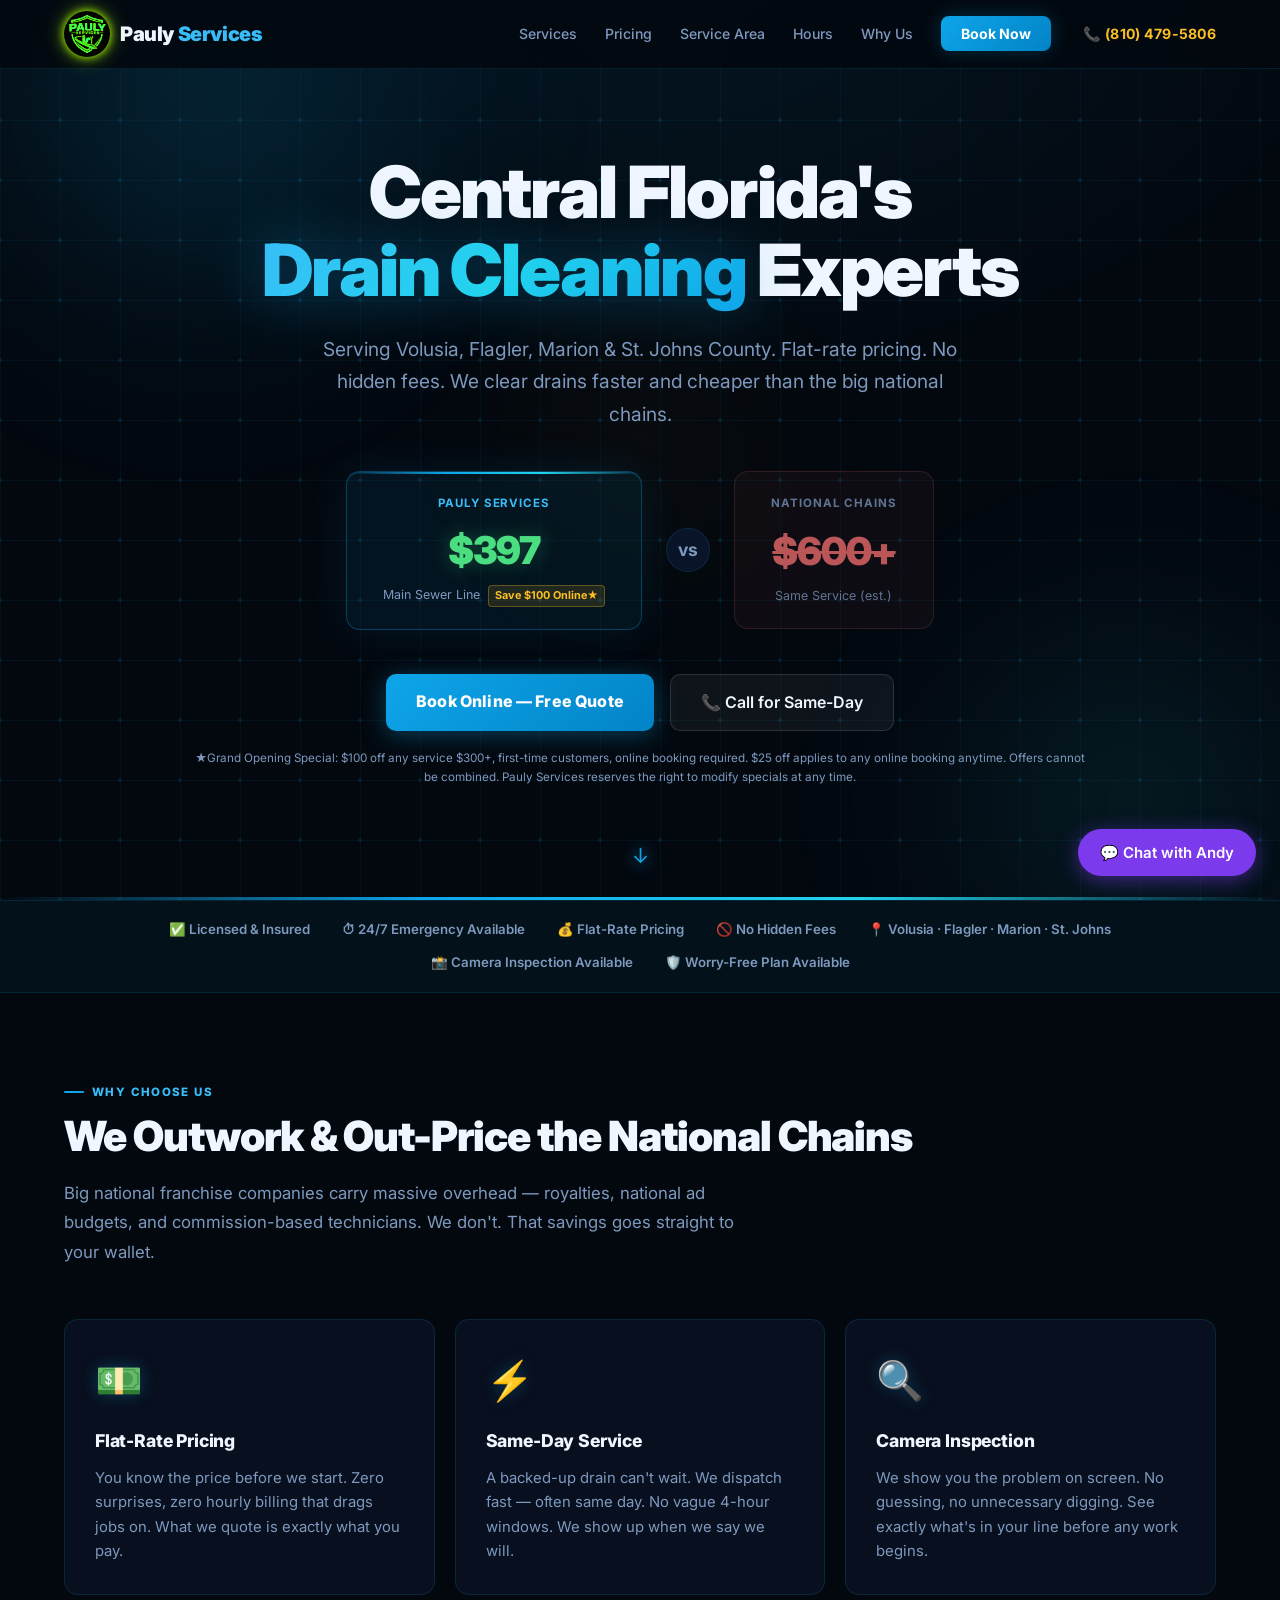
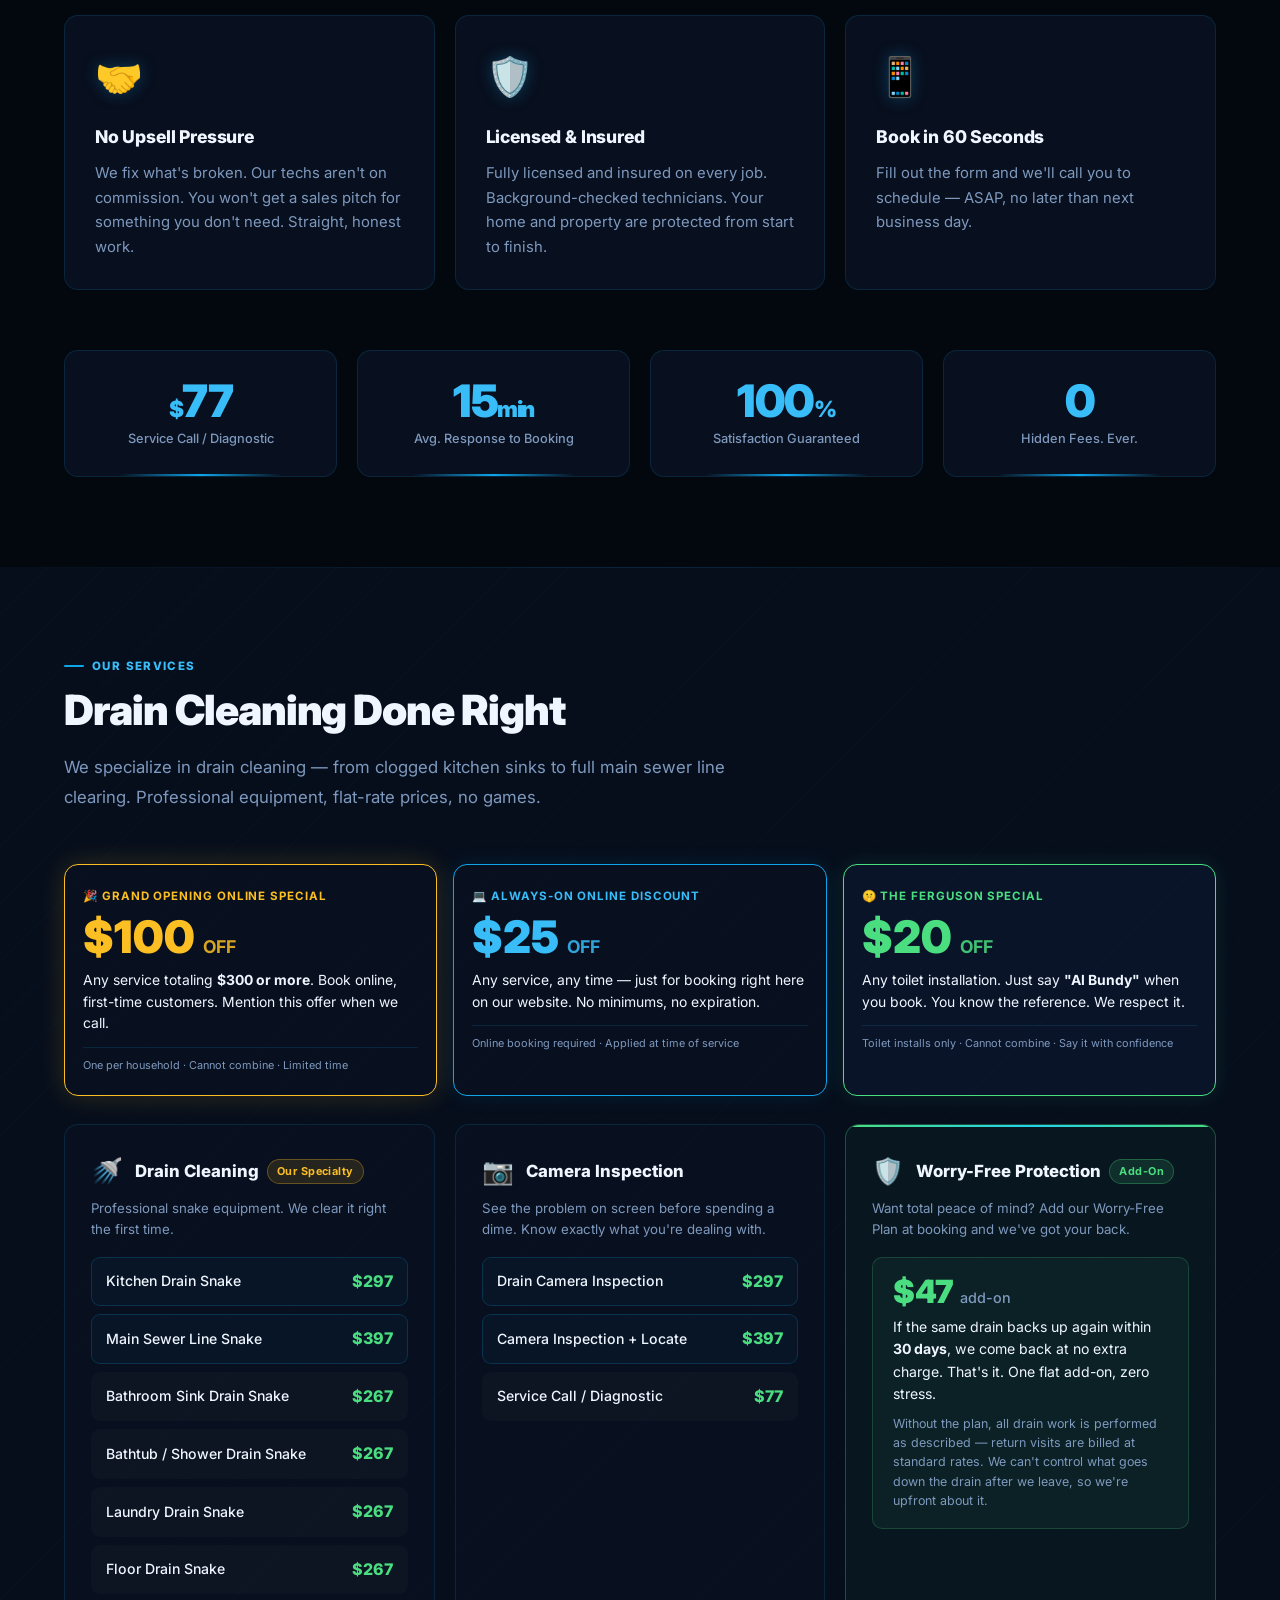
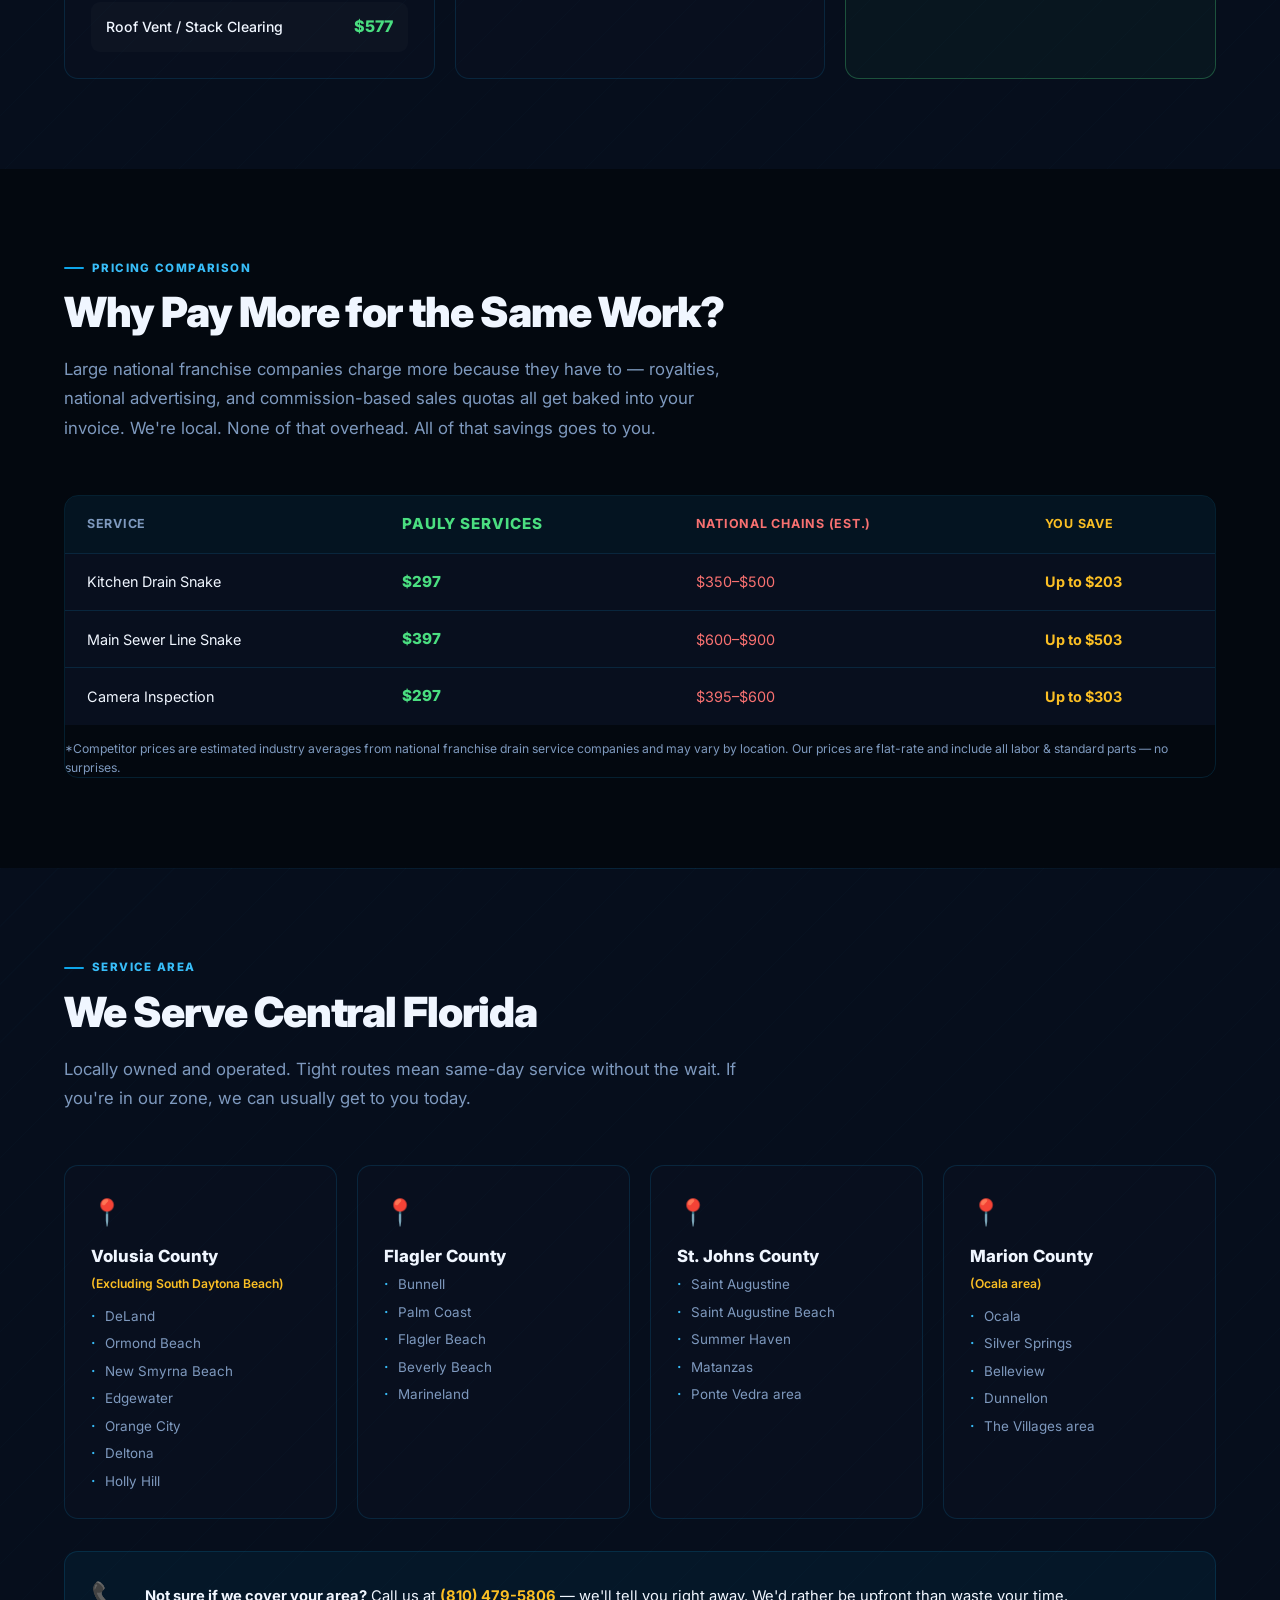
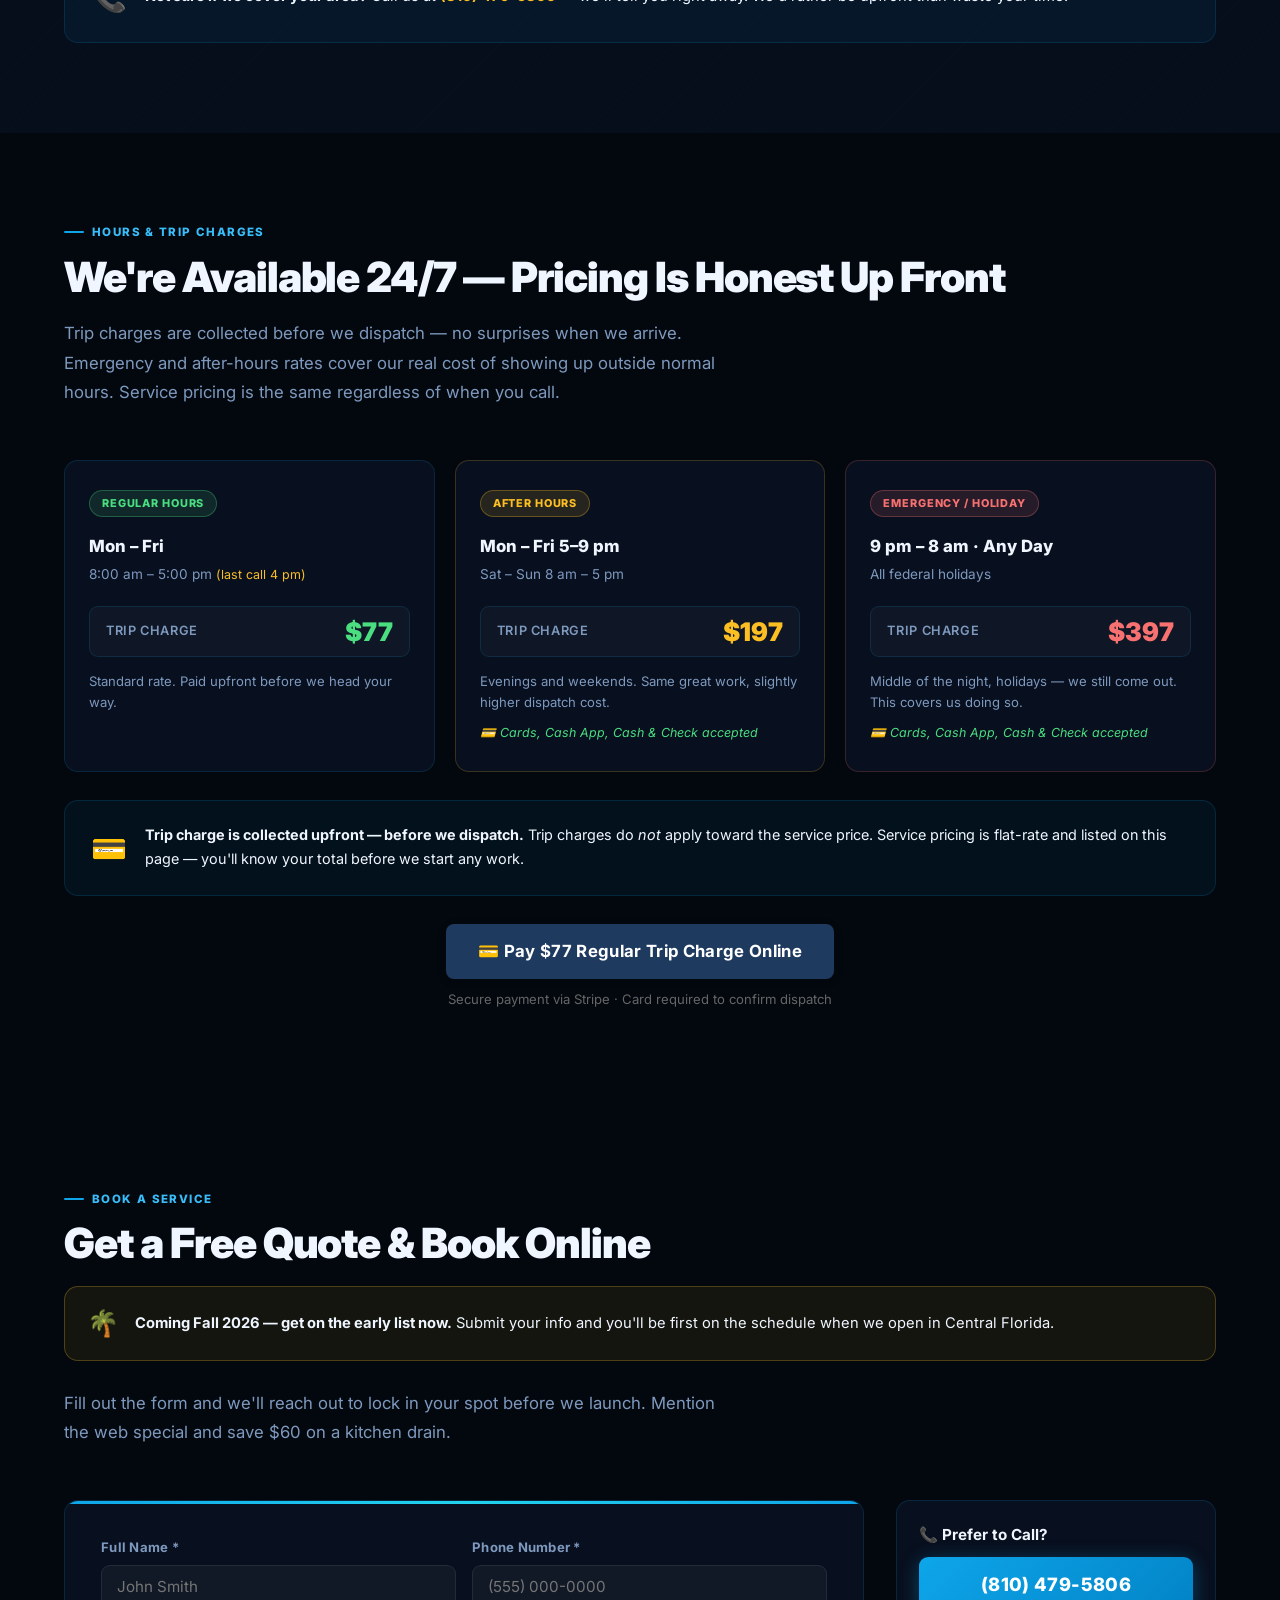
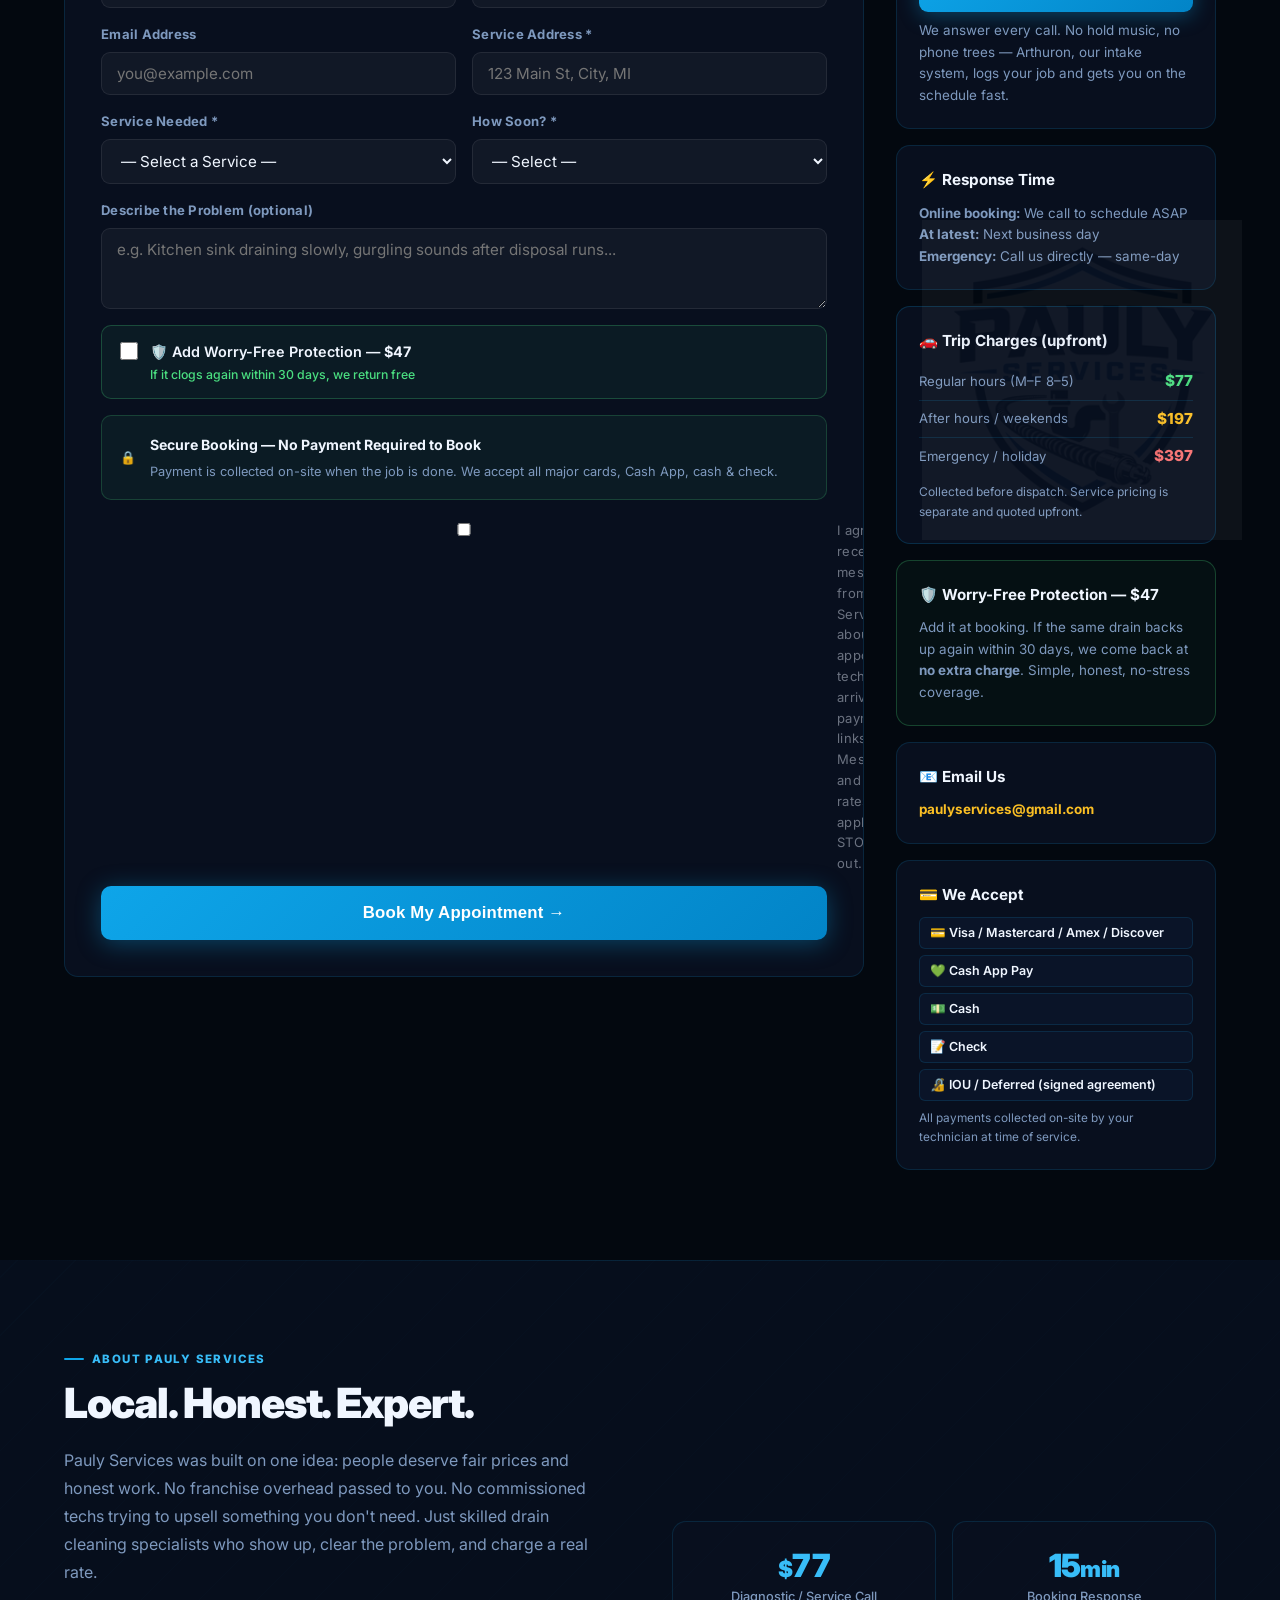
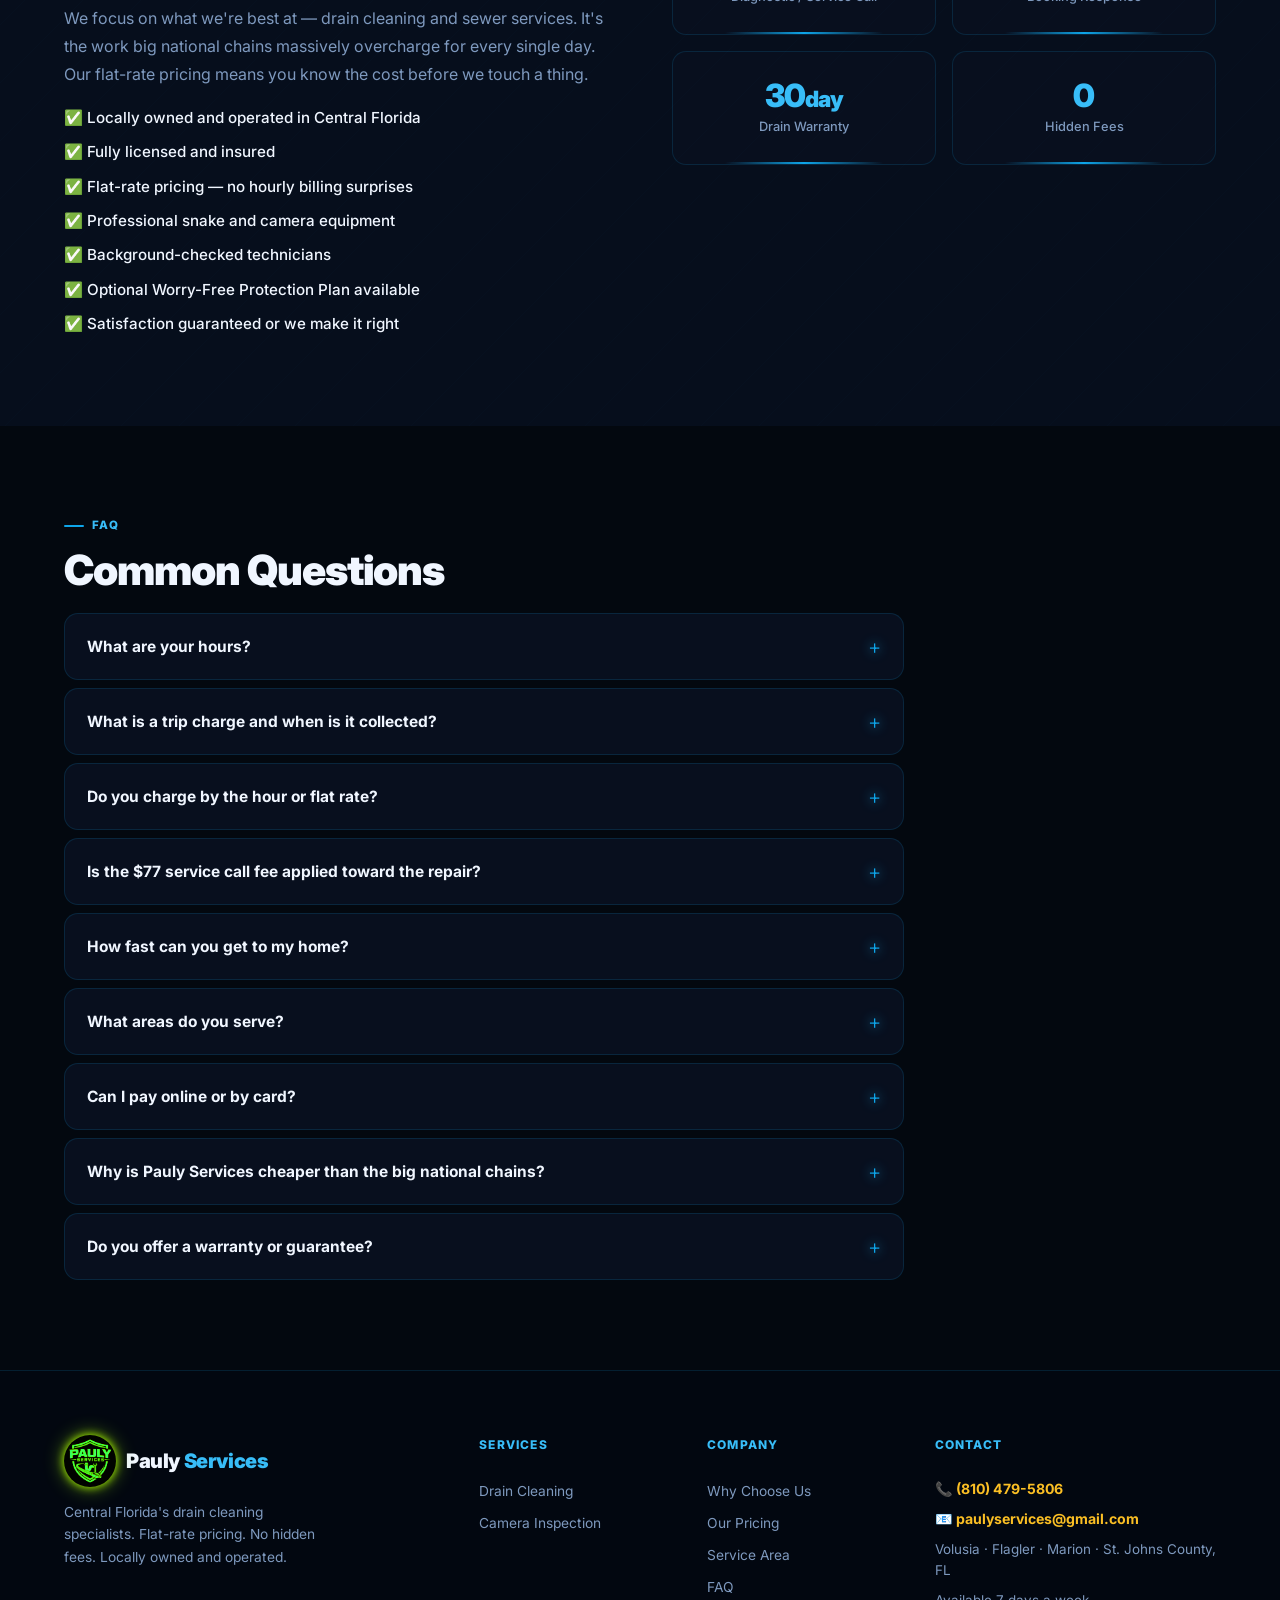
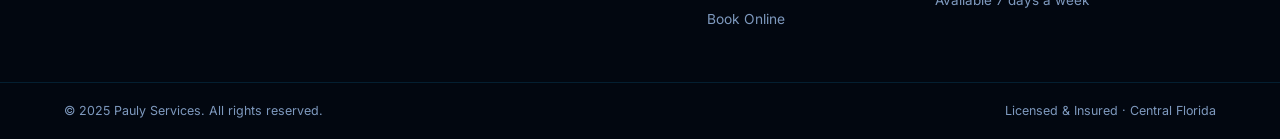
==== index.html @ e1c80b83 "feat: add SMS consent checkbox for Twilio A2P compliance" ====
<!DOCTYPE html>
<html lang="en">
<head>
  <meta charset="UTF-8" />
  <meta name="viewport" content="width=device-width, initial-scale=1.0" />
  <title>Pauly Services | Drain Cleaning Specialists — Volusia &amp; Flagler County FL</title>
  <meta name="description" content="Pauly Services — Central Florida's drain cleaning specialists. Serving Volusia, Flagler, Marion &amp; St. Johns County. Flat-rate pricing. No hidden fees. Same-day available." />
  <link rel="preconnect" href="https://fonts.googleapis.com" />
  <link href="https://fonts.googleapis.com/css2?family=Inter:wght@400;500;600;700;800;900&display=swap" rel="stylesheet" />
  <link rel="stylesheet" href="css/style.css" />
</head>
<body>

<!-- ===== NAV ===== -->
<nav class="nav" id="nav">
  <div class="nav-inner">
    <div class="logo">
      <span class="logo-img-wrap">
        <img src="pauly-logo.png" alt="Pauly Services" class="logo-img" />
      </span>
      <span class="logo-text">Pauly <span class="logo-accent">Services</span></span>
    </div>
    <ul class="nav-links">
      <li><a href="#services">Services</a></li>
      <li><a href="#pricing">Pricing</a></li>
      <li><a href="#service-area">Service Area</a></li>
      <li><a href="#hours">Hours</a></li>
      <li><a href="#why-us">Why Us</a></li>
      <li><a href="#booking" class="nav-cta">Book Now</a></li>
    </ul>
    <a href="tel:+18104795806" class="nav-phone">📞 (810) 479-5806</a>
    <button class="hamburger" id="hamburger" aria-label="Menu">&#9776;</button>
  </div>
  <div class="mobile-menu" id="mobile-menu">
    <a href="#services">Services</a>
    <a href="#pricing">Pricing</a>
    <a href="#service-area">Service Area</a>
    <a href="#hours">Hours</a>
    <a href="#why-us">Why Us</a>
    <a href="#booking">Book Now</a>
    <a href="tel:+18104795806" class="mobile-phone">📞 (810) 479-5806</a>
  </div>
</nav>

<!-- ===== HERO ===== -->
<section class="hero" id="home">
  <div class="hero-bg"></div>
  <div class="hero-orb hero-orb-1"></div>
  <div class="hero-orb hero-orb-2"></div>
  <div class="hero-orb hero-orb-3"></div>
  <div class="hero-grid"></div>

  <div class="container hero-content">
    <div class="bubbles" aria-hidden="true">
      <span class="bub bub-1"></span><span class="bub bub-2"></span><span class="bub bub-3"></span>
      <span class="bub bub-4"></span><span class="bub bub-5"></span><span class="bub bub-6"></span>
      <span class="bub bub-7"></span><span class="bub bub-8"></span>
    </div>
    <h1>Central Florida's<br /><span class="gradient-text">Drain Cleaning</span> Experts</h1>
    <p class="hero-sub">Serving Volusia, Flagler, Marion &amp; St. Johns County. Flat-rate pricing. No hidden fees. We clear drains faster and cheaper than the big national chains.</p>

    <div class="hero-compare">
      <div class="compare-card ours">
        <div class="compare-label">Pauly Services</div>
        <div class="compare-price">$397</div>
        <div class="compare-service">Main Sewer Line <span class="compare-special-badge">Save $100 Online★</span></div>
      </div>
      <div class="compare-vs">vs</div>
      <div class="compare-card theirs">
        <div class="compare-label">National Chains</div>
        <div class="compare-price">$600+</div>
        <div class="compare-service">Same Service (est.)</div>
      </div>
    </div>

    <div class="hero-actions">
      <a href="#booking" class="btn-primary">Book Online — Free Quote</a>
      <a href="tel:+18104795806" class="btn-secondary">📞 Call for Same-Day</a>
    </div>
    <p class="hero-note">★Grand Opening Special: $100 off any service $300+, first-time customers, online booking required. $25 off applies to any online booking anytime. Offers cannot be combined. Pauly Services reserves the right to modify specials at any time.</p>
  </div>
  <div class="hero-scroll">↓</div>
  <div class="pipe-line"></div>
</section>

<!-- ===== TRUST BAR ===== -->
<div class="trust-bar">
  <div class="container trust-inner">
    <div class="trust-item">✅ Licensed &amp; Insured</div>
    <div class="trust-item">⏱ 24/7 Emergency Available</div>
    <div class="trust-item">💰 Flat-Rate Pricing</div>
    <div class="trust-item">🚫 No Hidden Fees</div>
    <div class="trust-item">📍 Volusia · Flagler · Marion · St. Johns</div>
    <div class="trust-item">📸 Camera Inspection Available</div>
    <div class="trust-item">🛡️ Worry-Free Plan Available</div>
  </div>
</div>

<!-- ===== WHY US ===== -->
<section class="section" id="why-us">
  <div class="container">
    <div class="section-label">Why Choose Us</div>
    <h2 class="section-title">We Outwork &amp; Out-Price the National Chains</h2>
    <p class="section-sub">Big national franchise companies carry massive overhead — royalties, national ad budgets, and commission-based technicians. We don't. That savings goes straight to your wallet.</p>
    <div class="cards-grid">
      <div class="card">
        <div class="card-icon">💵</div>
        <h3>Flat-Rate Pricing</h3>
        <p>You know the price before we start. Zero surprises, zero hourly billing that drags jobs on. What we quote is exactly what you pay.</p>
      </div>
      <div class="card">
        <div class="card-icon">⚡</div>
        <h3>Same-Day Service</h3>
        <p>A backed-up drain can't wait. We dispatch fast — often same day. No vague 4-hour windows. We show up when we say we will.</p>
      </div>
      <div class="card">
        <div class="card-icon">🔍</div>
        <h3>Camera Inspection</h3>
        <p>We show you the problem on screen. No guessing, no unnecessary digging. See exactly what's in your line before any work begins.</p>
      </div>
      <div class="card">
        <div class="card-icon">🤝</div>
        <h3>No Upsell Pressure</h3>
        <p>We fix what's broken. Our techs aren't on commission. You won't get a sales pitch for something you don't need. Straight, honest work.</p>
      </div>
      <div class="card">
        <div class="card-icon">🛡️</div>
        <h3>Licensed &amp; Insured</h3>
        <p>Fully licensed and insured on every job. Background-checked technicians. Your home and property are protected from start to finish.</p>
      </div>
      <div class="card">
        <div class="card-icon">📱</div>
        <h3>Book in 60 Seconds</h3>
        <p>Fill out the form and we'll call you to schedule — ASAP, no later than next business day.</p>
      </div>
    </div>

    <div class="stats-row">
      <div class="stat-box">
        <div class="stat-num" data-target="77" data-pb-name="Service Call / Diagnostic"><span class="unit">$</span><span class="count">0</span></div>
        <div class="stat-label">Service Call / Diagnostic</div>
      </div>
      <div class="stat-box">
        <div class="stat-num"><span class="count" data-target="15">0</span><span class="unit">min</span></div>
        <div class="stat-label">Avg. Response to Booking</div>
      </div>
      <div class="stat-box">
        <div class="stat-num"><span class="count" data-target="100">0</span><span class="unit">%</span></div>
        <div class="stat-label">Satisfaction Guaranteed</div>
      </div>
      <div class="stat-box">
        <div class="stat-num"><span class="count" data-target="0">0</span></div>
        <div class="stat-label">Hidden Fees. Ever.</div>
      </div>
    </div>
  </div>
</section>

<!-- ===== SERVICES ===== -->
<section class="section section-dark" id="services">
  <div class="container">
    <div class="section-label">Our Services</div>
    <h2 class="section-title">Drain Cleaning Done Right</h2>
    <p class="section-sub">We specialize in drain cleaning — from clogged kitchen sinks to full main sewer line clearing. Professional equipment, flat-rate prices, no games.</p>

    <!-- Specials Grid -->
    <div class="specials-grid">
      <div class="special-card grand-opening">
        <div class="special-eyebrow">🎉 Grand Opening Online Special</div>
        <div class="special-amount">$100 <span class="special-off">OFF</span></div>
        <p class="special-desc">Any service totaling <strong>$300 or more</strong>. Book online, first-time customers. Mention this offer when we call.</p>
        <div class="special-fine">One per household · Cannot combine · Limited time</div>
      </div>
      <div class="special-card always-on">
        <div class="special-eyebrow">💻 Always-On Online Discount</div>
        <div class="special-amount">$25 <span class="special-off">OFF</span></div>
        <p class="special-desc">Any service, any time — just for booking right here on our website. No minimums, no expiration.</p>
        <div class="special-fine">Online booking required · Applied at time of service</div>
      </div>
      <div class="special-card ferguson">
        <div class="special-eyebrow">🤫 The Ferguson Special</div>
        <div class="special-amount">$20 <span class="special-off">OFF</span></div>
        <p class="special-desc">Any toilet installation. Just say <strong>"Al Bundy"</strong> when you book. You know the reference. We respect it.</p>
        <div class="special-fine">Toilet installs only · Cannot combine · Say it with confidence</div>
      </div>
    </div>

    <div class="service-categories">

      <!-- DRAIN CLEANING — FEATURED -->
      <div class="service-cat">
        <div class="cat-header">
          <span class="cat-icon">🚿</span>
          <h3>Drain Cleaning <span class="cat-badge">Our Specialty</span></h3>
        </div>
        <p class="cat-desc">Professional snake equipment. We clear it right the first time.</p>
        <div class="service-list">
          <div class="service-item featured">
            <span class="service-name">Kitchen Drain Snake</span>
            <span class="service-price">$297</span>
          </div>
          <div class="service-item featured">
            <span class="service-name">Main Sewer Line Snake</span>
            <span class="service-price">$397</span>
          </div>
          <div class="service-item">
            <span class="service-name">Bathroom Sink Drain Snake</span>
            <span class="service-price">$267</span>
          </div>
          <div class="service-item">
            <span class="service-name">Bathtub / Shower Drain Snake</span>
            <span class="service-price">$267</span>
          </div>
          <div class="service-item">
            <span class="service-name">Laundry Drain Snake</span>
            <span class="service-price">$267</span>
          </div>
          <div class="service-item">
            <span class="service-name">Floor Drain Snake</span>
            <span class="service-price">$267</span>
          </div>
          <div class="service-item">
            <span class="service-name">Roof Vent / Stack Clearing</span>
            <span class="service-price">$577</span>
          </div>
        </div>
      </div>

      <!-- CAMERA -->
      <div class="service-cat">
        <div class="cat-header">
          <span class="cat-icon">📷</span>
          <h3>Camera Inspection</h3>
        </div>
        <p class="cat-desc">See the problem on screen before spending a dime. Know exactly what you're dealing with.</p>
        <div class="service-list">
          <div class="service-item featured">
            <span class="service-name">Drain Camera Inspection</span>
            <span class="service-price">$297</span>
          </div>
          <div class="service-item featured">
            <span class="service-name">Camera Inspection + Locate</span>
            <span class="service-price">$397</span>
          </div>
          <div class="service-item">
            <span class="service-name">Service Call / Diagnostic</span>
            <span class="service-price">$77</span>
          </div>
        </div>
      </div>

      <!-- WORRY-FREE ADD-ON -->
      <div class="service-cat worry-free-cat">
        <div class="cat-header">
          <span class="cat-icon">🛡️</span>
          <h3>Worry-Free Protection <span class="cat-badge special">Add-On</span></h3>
        </div>
        <p class="cat-desc">Want total peace of mind? Add our Worry-Free Plan at booking and we've got your back.</p>
        <div class="worry-free-box">
          <div class="wf-price">$47 <span class="wf-per">add-on</span></div>
          <p class="wf-desc">If the same drain backs up again within <strong>30 days</strong>, we come back at no extra charge. That's it. One flat add-on, zero stress.</p>
          <p class="wf-note">Without the plan, all drain work is performed as described — return visits are billed at standard rates. We can't control what goes down the drain after we leave, so we're upfront about it.</p>
        </div>
      </div>

    </div>
  </div>
</section>

<!-- ===== PRICE COMPARISON ===== -->
<section class="section" id="pricing">
  <div class="container">
    <div class="section-label">Pricing Comparison</div>
    <h2 class="section-title">Why Pay More for the Same Work?</h2>
    <p class="section-sub">Large national franchise companies charge more because they have to — royalties, national advertising, and commission-based sales quotas all get baked into your invoice. We're local. None of that overhead. All of that savings goes to you.</p>
    <div class="compare-table-wrap">
      <table class="compare-table">
        <thead>
          <tr>
            <th>Service</th>
            <th class="col-ours">Pauly Services</th>
            <th class="col-them">National Chains (est.)</th>
            <th class="col-save">You Save</th>
          </tr>
        </thead>
        <tbody>
          <tr>
            <td>Kitchen Drain Snake</td>
            <td class="col-ours">$297</td>
            <td class="col-them">$350–$500</td>
            <td class="col-save">Up to $203</td>
          </tr>
          <tr>
            <td>Main Sewer Line Snake</td>
            <td class="col-ours">$397</td>
            <td class="col-them">$600–$900</td>
            <td class="col-save">Up to $503</td>
          </tr>
          <tr>
            <td>Camera Inspection</td>
            <td class="col-ours">$297</td>
            <td class="col-them">$395–$600</td>
            <td class="col-save">Up to $303</td>
          </tr>
        </tbody>
      </table>
      <p class="compare-note">*Competitor prices are estimated industry averages from national franchise drain service companies and may vary by location. Our prices are flat-rate and include all labor &amp; standard parts — no surprises.</p>
    </div>
  </div>
</section>

<!-- ===== SERVICE AREA ===== -->
<section class="section section-dark" id="service-area">
  <div class="container">
    <div class="section-label">Service Area</div>
    <h2 class="section-title">We Serve Central Florida</h2>
    <p class="section-sub">Locally owned and operated. Tight routes mean same-day service without the wait. If you're in our zone, we can usually get to you today.</p>
    <div class="area-grid">
      <div class="area-card">
        <div class="area-icon">📍</div>
        <h3>Volusia County</h3>
        <p class="area-note-text">(Excluding South Daytona Beach)</p>
        <ul class="area-list">
          <li>DeLand</li>
          <li>Ormond Beach</li>
          <li>New Smyrna Beach</li>
          <li>Edgewater</li>
          <li>Orange City</li>
          <li>Deltona</li>
          <li>Holly Hill</li>
        </ul>
      </div>
      <div class="area-card">
        <div class="area-icon">📍</div>
        <h3>Flagler County</h3>
        <ul class="area-list">
          <li>Bunnell</li>
          <li>Palm Coast</li>
          <li>Flagler Beach</li>
          <li>Beverly Beach</li>
          <li>Marineland</li>
        </ul>
      </div>
      <div class="area-card">
        <div class="area-icon">📍</div>
        <h3>St. Johns County</h3>
        <ul class="area-list">
          <li>Saint Augustine</li>
          <li>Saint Augustine Beach</li>
          <li>Summer Haven</li>
          <li>Matanzas</li>
          <li>Ponte Vedra area</li>
        </ul>
      </div>
      <div class="area-card">
        <div class="area-icon">📍</div>
        <h3>Marion County</h3>
        <p class="area-note-text">(Ocala area)</p>
        <ul class="area-list">
          <li>Ocala</li>
          <li>Silver Springs</li>
          <li>Belleview</li>
          <li>Dunnellon</li>
          <li>The Villages area</li>
        </ul>
      </div>
    </div>
    <div class="area-note-box">
      <span>📞</span>
      <div>
        <strong>Not sure if we cover your area?</strong> Call us at <a href="tel:+18104795806">(810) 479-5806</a> — we'll tell you right away. We'd rather be upfront than waste your time.
      </div>
    </div>
  </div>
</section>

<!-- ===== HOURS & TRIP CHARGES ===== -->
<section class="section" id="hours">
  <div class="container">
    <div class="section-label">Hours &amp; Trip Charges</div>
    <h2 class="section-title">We're Available 24/7 — Pricing Is Honest Up Front</h2>
    <p class="section-sub">Trip charges are collected before we dispatch — no surprises when we arrive. Emergency and after-hours rates cover our real cost of showing up outside normal hours. Service pricing is the same regardless of when you call.</p>

    <div class="hours-grid">

      <div class="hours-card">
        <div class="hours-badge regular-badge">Regular Hours</div>
        <div class="hours-time">Mon – Fri</div>
        <div class="hours-time-detail">8:00 am – 5:00 pm <span class="hours-note">(last call 4 pm)</span></div>
        <div class="trip-charge-row">
          <span class="trip-label">Trip Charge</span>
          <span class="trip-price regular-price">$77</span>
        </div>
        <p class="hours-desc">Standard rate. Paid upfront before we head your way.</p>
      </div>

      <div class="hours-card afterhours-card">
        <div class="hours-badge afterhours-badge">After Hours</div>
        <div class="hours-time">Mon – Fri 5–9 pm</div>
        <div class="hours-time-detail">Sat – Sun 8 am – 5 pm</div>
        <div class="trip-charge-row">
          <span class="trip-label">Trip Charge</span>
          <span class="trip-price afterhours-price">$197</span>
        </div>
        <p class="hours-desc">Evenings and weekends. Same great work, slightly higher dispatch cost.</p>
        <p style="margin-top:10px;font-size:.78rem;color:var(--green);font-style:italic">💳 Cards, Cash App, Cash &amp; Check accepted</p>
      </div>

      <div class="hours-card emergency-card">
        <div class="hours-badge emergency-badge">Emergency / Holiday</div>
        <div class="hours-time">9 pm – 8 am · Any Day</div>
        <div class="hours-time-detail">All federal holidays</div>
        <div class="trip-charge-row">
          <span class="trip-label">Trip Charge</span>
          <span class="trip-price emergency-price">$397</span>
        </div>
        <p class="hours-desc">Middle of the night, holidays — we still come out. This covers us doing so.</p>
        <p style="margin-top:10px;font-size:.78rem;color:var(--green);font-style:italic">💳 Cards, Cash App, Cash &amp; Check accepted</p>
      </div>

    </div>

    <div class="trip-note-box">
      <span>💳</span>
      <div>
        <strong>Trip charge is collected upfront — before we dispatch.</strong>
        Trip charges do <em>not</em> apply toward the service price. Service pricing is flat-rate and listed on this page — you'll know your total before we start any work.
      </div>
    </div>

    <div style="text-align:center;margin-top:28px">
      <a href="https://buy.stripe.com/9B6fZg90k4Bl85J8NS5c400" target="_blank" rel="noopener"
         style="display:inline-block;background:#1e3a5f;color:#fff;font-size:1.05rem;font-weight:700;padding:14px 32px;border-radius:8px;text-decoration:none;letter-spacing:.02em;box-shadow:0 2px 8px rgba(0,0,0,.18)">
        💳 Pay $77 Regular Trip Charge Online
      </a>
      <p style="margin-top:10px;font-size:.82rem;color:#666">Secure payment via Stripe · Card required to confirm dispatch</p>
    </div>
  </div>
</section>

<!-- ===== BOOKING ===== -->
<section class="section booking-section" id="booking">
  <img src="pauly-logo.png" alt="" class="booking-watermark" aria-hidden="true" />
  <div class="container">
    <div class="section-label">Book a Service</div>
    <h2 class="section-title">Get a Free Quote &amp; Book Online</h2>
    <div class="open-date-callout coming-callout">
      <span class="odc-icon">🌴</span>
      <div><strong>Coming Fall 2026 — get on the early list now.</strong> Submit your info and you'll be first on the schedule when we open in Central Florida.</div>
    </div>
    <p class="section-sub">Fill out the form and we'll reach out to lock in your spot before we launch. Mention the web special and save $60 on a kitchen drain.</p>

    <div class="booking-wrap">
      <form class="booking-form" id="booking-form">
        <!-- Web3Forms key — get yours free at https://web3forms.com (enter paulyservices@gmail.com) -->
        <input type="hidden" id="w3f-key" value="66dcbcda-24cd-4d22-8c49-87438db9e6a2" />
        <div class="form-row">
          <div class="form-group">
            <label for="name">Full Name *</label>
            <input type="text" id="name" name="name" placeholder="John Smith" required />
          </div>
          <div class="form-group">
            <label for="phone">Phone Number *</label>
            <input type="tel" id="phone" name="phone" placeholder="(555) 000-0000" required />
          </div>
        </div>
        <div class="form-row">
          <div class="form-group">
            <label for="email">Email Address</label>
            <input type="email" id="email" name="email" placeholder="you@example.com" />
          </div>
          <div class="form-group">
            <label for="address">Service Address *</label>
            <input type="text" id="address" name="address" placeholder="123 Main St, City, MI" required />
          </div>
        </div>
        <div class="form-row">
          <div class="form-group">
            <label for="service">Service Needed *</label>
            <select id="service" name="service" required>
              <option value="">— Select a Service —</option>
              <optgroup label="Drain Cleaning">
              <option value="Kitchen Drain Snake — $297">Kitchen Drain Snake — $297</option>
                <option value="Main Sewer Line Snake — $397">Main Sewer Line Snake — $397</option>
                <option value="Bathroom Sink Drain Snake — $267">Bathroom Sink Drain Snake — $267</option>
                <option value="Bathtub / Shower Drain — $267">Bathtub / Shower Drain — $267</option>
                <option value="Laundry Drain — $267">Laundry Drain — $267</option>
                <option value="Floor Drain — $267">Floor Drain — $267</option>
                <option value="Roof Vent / Stack Clearing — $577">Roof Vent / Stack Clearing — $577</option>
              </optgroup>
              <optgroup label="Camera Inspection">
                <option value="Drain Camera Inspection — $297">Drain Camera Inspection — $297</option>
                <option value="Camera Inspection + Locate — $397">Camera Inspection + Locate — $397</option>
                <option value="Service Call / Diagnostic — $77">Service Call / Diagnostic — $77</option>
              </optgroup>
              <optgroup label="Other">
                <option value="Not sure — need diagnosis">Not sure — need diagnosis</option>
              </optgroup>
            </select>
          </div>
          <div class="form-group">
            <label for="urgency">How Soon? *</label>
            <select id="urgency" name="urgency" required>
              <option value="">— Select —</option>
              <option value="Emergency — ASAP">🚨 Emergency / After Hours — ASAP</option>
              <option value="Same Day">⚡ Same Day (regular hours)</option>
              <option value="This Week">📅 This Week</option>
              <option value="Schedule for Later">🗓 Schedule for Later</option>
            </select>
            <div id="trip-charge-hint" class="trip-hint" style="display:none"></div>
          </div>
        </div>
        <div class="form-group full">
          <label for="notes">Describe the Problem (optional)</label>
          <textarea id="notes" name="notes" rows="3" placeholder="e.g. Kitchen sink draining slowly, gurgling sounds after disposal runs..."></textarea>
        </div>

        <div class="worry-free-check">
          <label class="wf-label">
            <input type="checkbox" name="worry_free" value="yes" />
            <span class="wf-check-text">🛡️ Add Worry-Free Protection — <strong>$47</strong> &nbsp;<span class="wf-tag">If it clogs again within 30 days, we return free</span></span>
          </label>
        </div>

        <div class="payment-notice">
          <span class="payment-icon">🔒</span>
          <div>
            <strong>Secure Booking — No Payment Required to Book</strong><br />
            <span>Payment is collected on-site when the job is done. We accept all major cards, Cash App, cash &amp; check.</span>
          </div>
        </div>

        <div class="form-group" style="margin-bottom:12px">
          <label style="display:flex;align-items:flex-start;gap:10px;font-size:13px;color:#6b7280;cursor:pointer;font-weight:400">
            <input type="checkbox" name="sms_consent" id="sms_consent" required style="margin-top:3px;flex-shrink:0" />
            I agree to receive text messages from Pauly Services about my appointment, technician arrival, and payment links. Message and data rates may apply. Reply STOP to opt out.
          </label>
        </div>
        <button type="submit" class="btn-primary btn-full" id="submit-btn">
          <span id="btn-text">Book My Appointment →</span>
          <span id="btn-loading" style="display:none">Sending...</span>
        </button>
      </form>

      <div class="booking-sidebar">
        <div class="sidebar-card">
          <h4>📞 Prefer to Call?</h4>
          <a href="tel:+18104795806" class="sidebar-phone">(810) 479-5806</a>
          <p>We answer every call. No hold music, no phone trees &#8212; Arthuron, our intake system, logs your job and gets you on the schedule fast.</p>
        </div>
        <div class="sidebar-card">
          <h4>⚡ Response Time</h4>
          <p><strong>Online booking:</strong> We call to schedule ASAP<br />
          <strong>At latest:</strong> Next business day<br />
          <strong>Emergency:</strong> Call us directly — same-day</p>
        </div>
        <div class="sidebar-card trip-sidebar-card">
          <h4>🚗 Trip Charges (upfront)</h4>
          <div class="trip-sidebar-row"><span>Regular hours (M–F 8–5)</span><span class="trip-sidebar-price regular-price">$77</span></div>
          <div class="trip-sidebar-row"><span>After hours / weekends</span><span class="trip-sidebar-price afterhours-price">$197</span></div>
          <div class="trip-sidebar-row"><span>Emergency / holiday</span><span class="trip-sidebar-price emergency-price">$397</span></div>
          <p style="font-size:0.75rem;color:var(--muted);margin-top:8px">Collected before dispatch. Service pricing is separate and quoted upfront.</p>
        </div>
        <div class="sidebar-card guarantee">
          <h4>🛡️ Worry-Free Protection — $47</h4>
          <p>Add it at booking. If the same drain backs up again within 30 days, we come back at <strong>no extra charge</strong>. Simple, honest, no-stress coverage.</p>
        </div>
        <div class="sidebar-card">
          <h4>📧 Email Us</h4>
          <p><a href="mailto:paulyservices@gmail.com" style="color:var(--gold);font-weight:700">paulyservices@gmail.com</a></p>
        </div>
        <div class="sidebar-card">
          <h4>💳 We Accept</h4>
          <div class="pay-methods">
            <span class="pay-badge">💳 Visa / Mastercard / Amex / Discover</span>
            <span class="pay-badge">💚 Cash App Pay</span>
            <span class="pay-badge">💵 Cash</span>
            <span class="pay-badge">📝 Check</span>
            <span class="pay-badge">🔏 IOU / Deferred (signed agreement)</span>
          </div>
          <p style="font-size:0.74rem;color:var(--muted);margin-top:8px">All payments collected on-site by your technician at time of service.</p>
        </div>
      </div>
    </div>

    <div class="booking-success" id="booking-success" style="display:none">
      <div class="success-icon">✅</div>
      <h3>Booking Request Received!</h3>
      <p>Your request is in — we'll call you to schedule ASAP, no later than next business day.<br />Need it sooner? Call us directly: <a href="tel:+18104795806" style="color:var(--gold)">(810) 479-5806</a>.</p>
    </div>
  </div>
</section>

<!-- ===== ABOUT ===== -->
<section class="section section-dark" id="about">
  <div class="container about-wrap">
    <div class="about-text">
      <div class="section-label">About Pauly Services</div>
      <h2 class="section-title">Local. Honest. Expert.</h2>
      <p>Pauly Services was built on one idea: people deserve fair prices and honest work. No franchise overhead passed to you. No commissioned techs trying to upsell something you don't need. Just skilled drain cleaning specialists who show up, clear the problem, and charge a real rate.</p>
      <p>We focus on what we're best at — drain cleaning and sewer services. It's the work big national chains massively overcharge for every single day. Our flat-rate pricing means you know the cost before we touch a thing.</p>
      <ul class="about-list">
        <li>✅ Locally owned and operated in Central Florida</li>
        <li>✅ Fully licensed and insured</li>
        <li>✅ Flat-rate pricing — no hourly billing surprises</li>
        <li>✅ Professional snake and camera equipment</li>
        <li>✅ Background-checked technicians</li>
        <li>✅ Optional Worry-Free Protection Plan available</li>
        <li>✅ Satisfaction guaranteed or we make it right</li>
      </ul>
    </div>
    <div style="display:grid;grid-template-columns:1fr 1fr;gap:16px;">
      <div class="stat-box">
        <div class="stat-num" style="font-size:2rem" data-pb-name="Service Call / Diagnostic"><span class="unit">$</span><span class="pb-price">77</span></div>
        <div class="stat-label">Diagnostic / Service Call</div>
      </div>
      <div class="stat-box">
        <div class="stat-num" style="font-size:2rem">15<span class="unit">min</span></div>
        <div class="stat-label">Booking Response</div>
      </div>
      <div class="stat-box">
        <div class="stat-num" style="font-size:2rem">30<span class="unit">day</span></div>
        <div class="stat-label">Drain Warranty</div>
      </div>
      <div class="stat-box">
        <div class="stat-num" style="font-size:2rem">0</div>
        <div class="stat-label">Hidden Fees</div>
      </div>
    </div>
  </div>
</section>

<!-- ===== FAQ ===== -->
<section class="section" id="faq">
  <div class="container">
    <div class="section-label">FAQ</div>
    <h2 class="section-title">Common Questions</h2>
    <div class="faq-list">
      <div class="faq-item">
        <button class="faq-q">What are your hours?</button>
        <div class="faq-a">Regular hours are Monday–Friday, 8 am to 5 pm (last call at 4 pm). We're also available evenings, weekends, and holidays — those slots carry a higher trip charge. True emergencies (middle of the night, etc.) — just call us directly at (810) 479-5806.</div>
      </div>
      <div class="faq-item">
        <button class="faq-q">What is a trip charge and when is it collected?</button>
        <div class="faq-a">A trip charge covers the cost of dispatching to your location and is collected <strong>upfront before we head your way</strong>. Regular hours (M–F 8–5): $87. After hours / weekends: $197. Emergency, late night, or holiday: $397. Trip charges are separate from service pricing — your flat-rate service cost is quoted before any work begins.</div>
      </div>
      <div class="faq-item">
        <button class="faq-q">Do you charge by the hour or flat rate?</button>
        <div class="faq-a">Flat rate, every time. Every service has a fixed price listed right on our site. You'll know the exact cost before we start — no meter running while we work.</div>
      </div>
      <div class="faq-item">
        <button class="faq-q">Is the $77 service call fee applied toward the repair?</button>
        <div class="faq-a">Yes. The $77 diagnostic fee is credited toward any service we perform on the same visit.</div>
      </div>
      <div class="faq-item">
        <button class="faq-q">How fast can you get to my home?</button>
        <div class="faq-a">We offer same-day service in most cases. Emergency calls — call us directly at (810) 479-5806. For online bookings, we'll call you to schedule ASAP — no later than next business day.</div>
      </div>
      <div class="faq-item">
        <button class="faq-q">What areas do you serve?</button>
        <div class="faq-a">We serve Volusia County (excluding South Daytona Beach), Flagler County, the St. Augustine / St. Johns County area, and the Ocala / Marion County area. If you're not sure, just call — (810) 479-5806.</div>
      </div>
      <div class="faq-item">
        <button class="faq-q">Can I pay online or by card?</button>
        <div class="faq-a">We accept all major credit and debit cards (Visa, Mastercard, Amex, Discover), Cash App Pay, cash, and check — all collected on-site by your technician when the job is done. No payment is required to book.</div>
      </div>
      <div class="faq-item">
        <button class="faq-q">Why is Pauly Services cheaper than the big national chains?</button>
        <div class="faq-a">National franchise companies pay royalties, national advertising fees, and run commission-based pricing that incentivizes upselling. We're local — none of that overhead. Lower costs for us means lower prices for you.</div>
      </div>
      <div class="faq-item">
        <button class="faq-q">Do you offer a warranty or guarantee?</button>
        <div class="faq-a">We offer our optional <strong>Worry-Free Protection Plan</strong> for just $47, added at booking. If the same drain backs up within 30 days, we return at no charge — no questions asked. Without the plan, all drain cleaning is completed as described, but return visits are billed at standard rates. We're upfront about it because we can't control what goes down the drain after we leave.</div>
      </div>
    </div>
  </div>
</section>

<!-- ===== FOOTER ===== -->
<footer class="footer">
  <div class="container footer-inner">
    <div class="footer-brand">
      <div class="logo">
        <span class="logo-img-wrap">
          <img src="pauly-logo.png" alt="Pauly Services" class="logo-img" />
        </span>
        <span class="logo-text">Pauly <span class="logo-accent">Services</span></span>
      </div>
      <p>Central Florida's drain cleaning specialists. Flat-rate pricing. No hidden fees. Locally owned and operated.</p>
    </div>
    <div class="footer-links">
      <h4>Services</h4>
      <a href="#services">Drain Cleaning</a>
      <a href="#services">Camera Inspection</a>
    </div>
    <div class="footer-links">
      <h4>Company</h4>
      <a href="#why-us">Why Choose Us</a>
      <a href="#pricing">Our Pricing</a>
      <a href="#service-area">Service Area</a>
      <a href="#faq">FAQ</a>
      <a href="#booking">Book Online</a>
    </div>
    <div class="footer-contact">
      <h4>Contact</h4>
      <a href="tel:+18104795806">📞 (810) 479-5806</a>
      <a href="mailto:paulyservices@gmail.com">📧 paulyservices@gmail.com</a>
      <p>Volusia · Flagler · Marion · St. Johns County, FL</p>
      <p>Available 7 days a week</p>
    </div>
  </div>
  <div class="footer-bottom">
    <div class="container">
      <span>© 2025 Pauly Services. All rights reserved.</span>
      <span>Licensed &amp; Insured · Central Florida</span>
    </div>
  </div>
</footer>

<script src="js/main.js"></script>
<script src="js/chat-widget.js"></script>
</body>
</html>
---- css/style.css ----
/* ===== RESET & BASE ===== */
*, *::before, *::after { box-sizing: border-box; margin: 0; padding: 0; }

:root {
  --bg:      #03080f;
  --bg2:     #060e1c;
  --card:    #080f1e;
  --card2:   #0a1428;
  --blue:    #0ea5e9;
  --blue2:   #38bdf8;
  --cyan:    #22d3ee;
  --gold:    #fbbf24;
  --green:   #4ade80;
  --red:     #f87171;
  --text:    #f0f6ff;
  --muted:   #7e99be;
  --border:  rgba(14,165,233,0.15);
  --glow:    rgba(14,165,233,0.3);
  --radius:  14px;
}

html { scroll-behavior: smooth; }

body {
  font-family: 'Inter', -apple-system, BlinkMacSystemFont, sans-serif;
  background: var(--bg);
  color: var(--text);
  line-height: 1.6;
  overflow-x: hidden;
}

.container { max-width: 1200px; margin: 0 auto; padding: 0 24px; }
a { text-decoration: none; color: inherit; }

/* ===== NAV ===== */
.nav {
  position: fixed;
  top: 0; left: 0; right: 0;
  z-index: 100;
  background: rgba(3,8,15,0.9);
  backdrop-filter: blur(20px);
  -webkit-backdrop-filter: blur(20px);
  border-bottom: 1px solid var(--border);
  transition: box-shadow 0.3s;
}
.nav.scrolled { box-shadow: 0 4px 40px rgba(14,165,233,0.1); }

.nav-inner {
  max-width: 1200px;
  margin: 0 auto;
  padding: 0 24px;
  height: 68px;
  display: flex;
  align-items: center;
  gap: 32px;
}

.logo {
  display: flex;
  align-items: center;
  gap: 10px;
  font-weight: 900;
  font-size: 1.25rem;
  white-space: nowrap;
  letter-spacing: -0.02em;
}
.logo-icon { font-size: 1.5rem; filter: drop-shadow(0 0 8px var(--blue)); }
.logo-accent { color: var(--blue2); }

/* ── Real logo image — neon circular stamp ── */
.logo-img-wrap {
  display: inline-flex;
  border-radius: 50%;
  overflow: hidden;
  flex-shrink: 0;
  filter: drop-shadow(0 0 4px #aaff00) drop-shadow(0 0 9px rgba(170,255,0,0.45));
}
.logo-img {
  display: block;
  height: 46px;
  width: 46px;
  object-fit: contain;
  filter: invert(1) sepia(1) saturate(6) hue-rotate(55deg);
  mix-blend-mode: screen;
}
.footer-brand .logo-img { height: 52px; width: 52px; }

/* ── Payment method badges ── */
.pay-methods { display: flex; flex-direction: column; gap: 6px; margin-top: 8px; }
.pay-badge {
  display: inline-block;
  font-size: 0.78rem;
  font-weight: 600;
  color: var(--text);
  background: var(--card2);
  border: 1px solid var(--border);
  border-radius: 6px;
  padding: 5px 10px;
}

/* ── Booking section watermark ── */
.booking-section { position: relative; overflow: hidden; }
.booking-watermark {
  position: absolute;
  right: 3%;
  top: 50%;
  transform: translateY(-50%);
  width: 320px;
  height: 320px;
  object-fit: contain;
  opacity: 0.045;
  pointer-events: none;
  z-index: 0;
}

.nav-links { display: flex; list-style: none; gap: 28px; margin-left: auto; }
.nav-links a { font-size: 0.88rem; font-weight: 500; color: var(--muted); transition: color 0.2s; }
.nav-links a:hover { color: var(--text); }

.nav-cta {
  background: linear-gradient(135deg, var(--blue), #0284c7) !important;
  color: white !important;
  padding: 9px 20px !important;
  border-radius: 8px !important;
  font-weight: 700 !important;
  box-shadow: 0 0 20px rgba(14,165,233,0.25);
  transition: box-shadow 0.2s, transform 0.2s !important;
}
.nav-cta:hover { box-shadow: 0 0 30px rgba(14,165,233,0.5) !important; transform: translateY(-1px); }

.nav-phone { font-size: 0.88rem; font-weight: 700; color: var(--gold); white-space: nowrap; letter-spacing: 0.02em; transition: text-shadow 0.2s; }
.nav-phone:hover { text-shadow: 0 0 12px rgba(251,191,36,0.6); }

.hamburger { display: none; background: none; border: none; color: var(--text); font-size: 1.4rem; cursor: pointer; margin-left: auto; }

.mobile-menu { display: none; flex-direction: column; padding: 12px 24px 20px; gap: 14px; border-top: 1px solid var(--border); background: var(--bg2); }
.mobile-menu a { font-size: 1rem; padding: 4px 0; color: var(--text); }
.mobile-menu.open { display: flex; }
.mobile-phone { color: var(--gold) !important; font-weight: 700; }

/* ===== HERO ===== */
.hero {
  min-height: 100vh;
  display: flex;
  flex-direction: column;
  align-items: center;
  justify-content: center;
  position: relative;
  padding: 120px 24px 80px;
  overflow: hidden;
}

.hero-bg {
  position: absolute;
  inset: 0;
  background: radial-gradient(ellipse 80% 60% at 50% 0%, rgba(14,165,233,0.09) 0%, var(--bg) 70%);
}
.hero-orb {
  position: absolute;
  border-radius: 50%;
  filter: blur(80px);
  animation: drift 12s ease-in-out infinite;
  pointer-events: none;
}
.hero-orb-1 {
  width: 600px; height: 600px;
  top: -200px; left: -100px;
  background: radial-gradient(circle, rgba(14,165,233,0.18) 0%, transparent 70%);
  animation-delay: 0s;
}
.hero-orb-2 {
  width: 500px; height: 500px;
  bottom: -150px; right: -100px;
  background: radial-gradient(circle, rgba(34,211,238,0.12) 0%, transparent 70%);
  animation-delay: -6s;
}
.hero-orb-3 {
  width: 300px; height: 300px;
  top: 50%; left: 50%;
  transform: translate(-50%, -50%);
  background: radial-gradient(circle, rgba(251,191,36,0.06) 0%, transparent 70%);
  animation-delay: -3s;
}
@keyframes drift {
  0%, 100% { transform: translate(0, 0) scale(1); }
  33% { transform: translate(30px, -20px) scale(1.05); }
  66% { transform: translate(-20px, 30px) scale(0.97); }
}

/* Grid pattern overlay — blueprint pipe grid */
.hero-grid {
  position: absolute;
  inset: 0;
  background-image:
    linear-gradient(rgba(14,165,233,0.06) 1px, transparent 1px),
    linear-gradient(90deg, rgba(14,165,233,0.06) 1px, transparent 1px),
    radial-gradient(circle, rgba(14,165,233,0.12) 2px, transparent 2px);
  background-size: 60px 60px, 60px 60px, 60px 60px;
  background-position: 0 0, 0 0, 30px 30px;
}

/* Animated water bubbles */
.bubbles {
  position: absolute;
  inset: 0;
  pointer-events: none;
  overflow: hidden;
  z-index: 0;
}
.bub {
  position: absolute;
  bottom: -60px;
  border-radius: 50%;
  background: radial-gradient(circle at 30% 30%, rgba(34,211,238,0.35), rgba(14,165,233,0.08));
  border: 1px solid rgba(34,211,238,0.2);
  animation: bubble-rise linear infinite;
}
.bub-1  { width:18px;height:18px;left:8%;  animation-duration:9s; animation-delay:0s;   }
.bub-2  { width:30px;height:30px;left:18%; animation-duration:13s;animation-delay:-3s;  }
.bub-3  { width:12px;height:12px;left:32%; animation-duration:8s; animation-delay:-6s;  }
.bub-4  { width:24px;height:24px;left:47%; animation-duration:11s;animation-delay:-1.5s;}
.bub-5  { width:16px;height:16px;left:60%; animation-duration:10s;animation-delay:-8s;  }
.bub-6  { width:36px;height:36px;left:72%; animation-duration:14s;animation-delay:-4s;  }
.bub-7  { width:10px;height:10px;left:83%; animation-duration:7s; animation-delay:-2s;  }
.bub-8  { width:20px;height:20px;left:92%; animation-duration:12s;animation-delay:-7s;  }
@keyframes bubble-rise {
  0%   { transform:translateY(0) scale(0.6); opacity:0; }
  10%  { opacity:0.7; }
  85%  { opacity:0.3; }
  100% { transform:translateY(-110vh) scale(1.1); opacity:0; }
}

/* Pipe flow animation across bottom */
.pipe-line {
  position: absolute;
  bottom: 0; left: 0; right: 0;
  height: 3px;
  background: linear-gradient(90deg, transparent, var(--blue), var(--cyan), transparent);
  animation: flow 3s linear infinite;
}
@keyframes flow {
  0% { transform: translateX(-100%); }
  100% { transform: translateX(100%); }
}

.hero-content {
  position: relative;
  text-align: center;
  max-width: 940px;
  z-index: 1;
}

.badge {
  display: inline-flex;
  align-items: center;
  gap: 8px;
  background: rgba(74,222,128,0.1);
  border: 1px solid rgba(74,222,128,0.3);
  color: var(--green);
  padding: 8px 18px;
  border-radius: 999px;
  font-size: 0.82rem;
  font-weight: 700;
  margin-bottom: 28px;
  letter-spacing: 0.03em;
  animation: pulse-badge 2s ease-in-out infinite;
}
@keyframes pulse-badge {
  0%, 100% { box-shadow: 0 0 0 0 rgba(74,222,128,0.2); }
  50% { box-shadow: 0 0 0 8px rgba(74,222,128,0); }
}

.hero h1 {
  font-size: clamp(2.4rem, 6.5vw, 4.5rem);
  font-weight: 900;
  line-height: 1.08;
  margin-bottom: 24px;
  letter-spacing: -0.03em;
}

.gradient-text {
  background: linear-gradient(135deg, var(--blue2) 0%, var(--cyan) 50%, var(--blue) 100%);
  -webkit-background-clip: text;
  -webkit-text-fill-color: transparent;
  background-clip: text;
  filter: drop-shadow(0 0 30px rgba(14,165,233,0.4));
}

.hero-sub {
  font-size: clamp(1rem, 2.5vw, 1.2rem);
  color: var(--muted);
  max-width: 660px;
  margin: 0 auto 40px;
  line-height: 1.7;
}

/* Compare price cards */
.hero-compare {
  display: flex;
  align-items: center;
  justify-content: center;
  gap: 24px;
  margin-bottom: 44px;
  flex-wrap: wrap;
}

.compare-card {
  border-radius: var(--radius);
  padding: 22px 36px;
  min-width: 170px;
  position: relative;
  overflow: hidden;
}
.compare-card.ours {
  background: rgba(14,165,233,0.08);
  border: 1px solid rgba(14,165,233,0.3);
  box-shadow: 0 0 40px rgba(14,165,233,0.1), inset 0 1px 0 rgba(14,165,233,0.2);
}
.compare-card.ours::before {
  content: '';
  position: absolute;
  top: 0; left: 0; right: 0; height: 2px;
  background: linear-gradient(90deg, transparent, var(--blue), var(--cyan), transparent);
}
.compare-card.theirs {
  background: rgba(248,113,113,0.06);
  border: 1px solid rgba(248,113,113,0.2);
  opacity: 0.75;
}
.compare-label { font-size: 0.72rem; font-weight: 700; text-transform: uppercase; letter-spacing: 0.08em; color: var(--muted); margin-bottom: 8px; }
.ours .compare-label { color: var(--blue2); }
.compare-price { font-size: 2.4rem; font-weight: 900; letter-spacing: -0.03em; }
.ours .compare-price { color: var(--green); text-shadow: 0 0 20px rgba(74,222,128,0.3); }
.theirs .compare-price { color: var(--red); text-decoration: line-through; }
.compare-service { font-size: 0.78rem; color: var(--muted); margin-top: 4px; }
.compare-vs {
  font-size: 1.1rem;
  font-weight: 700;
  color: var(--muted);
  background: var(--card2);
  border: 1px solid var(--border);
  border-radius: 50%;
  width: 44px; height: 44px;
  display: flex; align-items: center; justify-content: center;
}

.hero-actions { display: flex; gap: 16px; justify-content: center; flex-wrap: wrap; }
.hero-note { margin-top: 18px; font-size: 0.73rem; color: var(--muted); }

.hero-scroll {
  position: absolute;
  bottom: 28px;
  left: 50%;
  transform: translateX(-50%);
  color: var(--blue);
  font-size: 1.3rem;
  animation: bounce 2s infinite;
  filter: drop-shadow(0 0 8px var(--blue));
}
@keyframes bounce {
  0%,100%{transform:translateX(-50%) translateY(0)}
  50%{transform:translateX(-50%) translateY(10px)}
}

/* ===== BUTTONS ===== */
.btn-primary {
  background: linear-gradient(135deg, var(--blue) 0%, #0284c7 100%);
  color: white;
  padding: 15px 30px;
  border-radius: 10px;
  font-weight: 800;
  font-size: 1rem;
  border: none;
  cursor: pointer;
  transition: transform 0.2s, box-shadow 0.2s;
  display: inline-block;
  letter-spacing: 0.01em;
  box-shadow: 0 4px 24px rgba(14,165,233,0.35);
}
.btn-primary:hover {
  transform: translateY(-3px);
  box-shadow: 0 8px 40px rgba(14,165,233,0.55);
}

.btn-secondary {
  background: rgba(255,255,255,0.05);
  border: 1px solid rgba(255,255,255,0.12);
  color: var(--text);
  padding: 15px 30px;
  border-radius: 10px;
  font-weight: 600;
  font-size: 1rem;
  cursor: pointer;
  transition: background 0.2s, border-color 0.2s;
  display: inline-block;
}
.btn-secondary:hover { background: rgba(255,255,255,0.09); border-color: rgba(14,165,233,0.3); }
.btn-full { width: 100%; text-align: center; padding: 17px; font-size: 1.05rem; }

/* ===== TRUST BAR ===== */
.trust-bar {
  background: rgba(14,165,233,0.05);
  border-top: 1px solid var(--border);
  border-bottom: 1px solid var(--border);
  padding: 18px 24px;
}
.trust-inner { display: flex; flex-wrap: wrap; gap: 12px 32px; justify-content: center; }
.trust-item { font-size: 0.83rem; font-weight: 600; color: var(--muted); white-space: nowrap; transition: color 0.2s; }
.trust-item:hover { color: var(--text); }

/* ===== SECTIONS ===== */
.section { padding: 90px 0; }
.section-dark {
  background: var(--bg2);
  position: relative;
}
.section-dark::before {
  content: '';
  position: absolute;
  top: 0; left: 0; right: 0;
  height: 1px;
  background: linear-gradient(90deg, transparent, var(--border), transparent);
}
.section-dark::after {
  content: '';
  position: absolute;
  inset: 0;
  background-image: repeating-linear-gradient(
    -45deg,
    transparent,
    transparent 40px,
    rgba(14,165,233,0.015) 40px,
    rgba(14,165,233,0.015) 41px
  );
  pointer-events: none;
}

.section-label {
  font-size: 0.72rem;
  font-weight: 800;
  text-transform: uppercase;
  letter-spacing: 0.12em;
  color: var(--blue2);
  margin-bottom: 12px;
  display: flex;
  align-items: center;
  gap: 8px;
}
.section-label::before { content: ''; display: block; width: 20px; height: 2px; background: var(--blue); border-radius: 2px; }
.section-title {
  font-size: clamp(1.7rem, 4vw, 2.6rem);
  font-weight: 900;
  margin-bottom: 18px;
  letter-spacing: -0.025em;
  line-height: 1.15;
}
.section-sub {
  color: var(--muted);
  max-width: 680px;
  margin-bottom: 52px;
  font-size: 1.05rem;
  line-height: 1.75;
}

/* ===== WHY US CARDS ===== */
.cards-grid {
  display: grid;
  grid-template-columns: repeat(auto-fill, minmax(310px, 1fr));
  gap: 20px;
}

.card {
  background: var(--card);
  border: 1px solid var(--border);
  border-radius: var(--radius);
  padding: 30px;
  position: relative;
  overflow: hidden;
  transition: border-color 0.3s, transform 0.3s, box-shadow 0.3s;
}
.card::before {
  content: '';
  position: absolute;
  top: 0; left: 0; right: 0; height: 2px;
  background: linear-gradient(90deg, transparent, var(--blue), transparent);
  opacity: 0;
  transition: opacity 0.3s;
}
.card:hover {
  border-color: rgba(14,165,233,0.35);
  transform: translateY(-5px);
  box-shadow: 0 20px 60px rgba(14,165,233,0.1);
}
.card:hover::before { opacity: 1; }

.card-icon { font-size: 2.4rem; margin-bottom: 16px; filter: drop-shadow(0 0 8px rgba(14,165,233,0.3)); }
.card h3 { font-size: 1.1rem; font-weight: 800; margin-bottom: 10px; letter-spacing: -0.01em; }
.card p { color: var(--muted); font-size: 0.93rem; line-height: 1.65; }

/* ===== SERVICES ===== */
.service-categories {
  display: grid;
  grid-template-columns: repeat(auto-fill, minmax(340px, 1fr));
  gap: 20px;
}

.service-cat {
  background: var(--card);
  border: 1px solid var(--border);
  border-radius: var(--radius);
  padding: 26px;
  transition: border-color 0.3s, transform 0.3s;
}
.service-cat:hover { border-color: rgba(14,165,233,0.3); transform: translateY(-3px); }

.cat-header { display: flex; align-items: center; gap: 12px; margin-bottom: 6px; }
.cat-icon { font-size: 1.6rem; }
.cat-header h3 { font-size: 1.05rem; font-weight: 800; display: flex; align-items: center; gap: 8px; flex-wrap: wrap; }
.cat-badge {
  background: rgba(251,191,36,0.12);
  color: var(--gold);
  border: 1px solid rgba(251,191,36,0.3);
  font-size: 0.68rem;
  padding: 3px 9px;
  border-radius: 999px;
  font-weight: 700;
  letter-spacing: 0.04em;
}
.cat-badge.special {
  background: rgba(74,222,128,0.12);
  color: var(--green);
  border-color: rgba(74,222,128,0.3);
  animation: pulse-badge 2s ease-in-out infinite;
}
.cat-desc { font-size: 0.83rem; color: var(--muted); margin-bottom: 16px; }

.service-list { display: flex; flex-direction: column; gap: 8px; }

.service-item {
  display: flex;
  justify-content: space-between;
  align-items: center;
  padding: 11px 14px;
  background: rgba(255,255,255,0.02);
  border-radius: 9px;
  border: 1px solid transparent;
  transition: border-color 0.2s, background 0.2s;
}
.service-item:hover { border-color: var(--border); background: rgba(14,165,233,0.04); }
.service-item.featured {
  border-color: rgba(14,165,233,0.2);
  background: rgba(14,165,233,0.04);
}

.service-name { font-size: 0.88rem; font-weight: 500; }
.service-price { font-size: 1rem; font-weight: 800; color: var(--green); white-space: nowrap; margin-left: 12px; }
.service-price-wrap { display: flex; flex-direction: column; align-items: flex-end; gap: 1px; }
.price-regular { font-size: 0.75rem; color: var(--muted); text-decoration: line-through; }
.price-special { font-size: 1rem; font-weight: 800; color: var(--gold); white-space: nowrap; }

/* ── Specials Grid ── */
.specials-grid {
  display: grid;
  grid-template-columns: repeat(3, 1fr);
  gap: 16px;
  margin: 28px 0;
}
@media (max-width: 768px) {
  .specials-grid { grid-template-columns: 1fr; }
}
.special-card {
  background: var(--card);
  border: 1px solid var(--border);
  border-radius: var(--radius);
  padding: 22px 18px;
  position: relative;
  overflow: hidden;
}
.special-card.grand-opening {
  border-color: var(--gold);
  box-shadow: 0 0 28px rgba(251,191,36,0.18);
}
.special-card.always-on {
  border-color: var(--blue);
  box-shadow: 0 0 20px rgba(14,165,233,0.12);
}
.special-card.ferguson {
  border-color: var(--green);
  box-shadow: 0 0 20px rgba(74,222,128,0.12);
  background: var(--card2);
}
.special-eyebrow {
  font-size: 0.72rem;
  font-weight: 700;
  text-transform: uppercase;
  letter-spacing: 0.08em;
  color: var(--muted);
  margin-bottom: 10px;
}
.grand-opening .special-eyebrow { color: var(--gold); }
.always-on .special-eyebrow { color: var(--blue2); }
.ferguson .special-eyebrow { color: var(--green); }
.special-amount {
  font-size: 2.8rem;
  font-weight: 900;
  line-height: 1;
  margin-bottom: 10px;
}
.grand-opening .special-amount { color: var(--gold); }
.always-on .special-amount { color: var(--blue2); }
.ferguson .special-amount { color: var(--green); }
.special-off {
  font-size: 1.1rem;
  font-weight: 700;
  opacity: 0.85;
}
.special-desc {
  font-size: 0.87rem;
  color: var(--text);
  line-height: 1.55;
  margin-bottom: 12px;
}
.special-fine {
  font-size: 0.68rem;
  color: var(--muted);
  line-height: 1.4;
  padding-top: 10px;
  border-top: 1px solid var(--border);
}
.compare-special-badge {
  display: inline-block;
  font-size: 0.68rem;
  font-weight: 700;
  color: var(--gold);
  background: rgba(251,191,36,0.12);
  border: 1px solid rgba(251,191,36,0.3);
  border-radius: 4px;
  padding: 1px 6px;
  margin-left: 4px;
  white-space: nowrap;
}

/* ===== SPECIAL PROMO BANNER ===== */
.promo-banner {
  background: linear-gradient(135deg, rgba(251,191,36,0.1) 0%, rgba(14,165,233,0.08) 100%);
  border: 1px solid rgba(251,191,36,0.3);
  border-radius: var(--radius);
  padding: 20px 28px;
  display: flex;
  align-items: center;
  gap: 20px;
  margin-bottom: 36px;
  position: relative;
  overflow: hidden;
}
.promo-banner::before {
  content: '';
  position: absolute;
  top: 0; left: 0; right: 0; height: 2px;
  background: linear-gradient(90deg, var(--gold), var(--blue), var(--gold));
  animation: shimmer 3s linear infinite;
}
@keyframes shimmer { 0%{background-position:0%} 100%{background-position:200%} }
.promo-icon { font-size: 2rem; flex-shrink: 0; }
.promo-text strong { color: var(--gold); font-size: 1rem; }
.promo-text p { font-size: 0.85rem; color: var(--muted); margin-top: 2px; }
.promo-price { margin-left: auto; text-align: right; flex-shrink: 0; }
.promo-price .was { font-size: 0.8rem; color: var(--muted); text-decoration: line-through; }
.promo-price .now { font-size: 1.8rem; font-weight: 900; color: var(--gold); line-height: 1; }
.promo-price .label { font-size: 0.7rem; color: var(--muted); }

/* ===== WORRY-FREE ADD-ON CARD ===== */
.worry-free-cat {
  border-color: rgba(74,222,128,0.3) !important;
  background: rgba(74,222,128,0.04) !important;
  position: relative;
  overflow: hidden;
}
.worry-free-cat::before {
  content: '';
  position: absolute;
  top: 0; left: 0; right: 0; height: 2px;
  background: linear-gradient(90deg, var(--green), var(--cyan), var(--green));
  animation: shimmer 3s linear infinite;
}
.worry-free-box {
  background: rgba(74,222,128,0.06);
  border: 1px solid rgba(74,222,128,0.2);
  border-radius: 10px;
  padding: 18px 20px;
}
.wf-price {
  font-size: 2rem;
  font-weight: 900;
  color: var(--green);
  margin-bottom: 8px;
  line-height: 1;
}
.wf-per { font-size: 0.9rem; font-weight: 500; color: var(--muted); }
.wf-desc { font-size: 0.88rem; color: var(--text); margin-bottom: 8px; line-height: 1.6; }
.wf-note { font-size: 0.78rem; color: var(--muted); line-height: 1.55; }

/* Worry-Free checkbox in booking form */
.worry-free-check {
  background: rgba(74,222,128,0.06);
  border: 1px solid rgba(74,222,128,0.25);
  border-radius: 10px;
  padding: 14px 18px;
  margin-bottom: 16px;
}
.wf-label {
  display: flex;
  align-items: flex-start;
  gap: 12px;
  cursor: pointer;
  font-size: 0.9rem;
  font-weight: 600;
  color: var(--text) !important;
  letter-spacing: 0 !important;
}
.wf-label input[type="checkbox"] {
  width: 18px; height: 18px;
  flex-shrink: 0;
  margin-top: 2px;
  accent-color: var(--green);
}
.wf-tag {
  font-size: 0.77rem;
  color: var(--green);
  font-weight: 500;
  display: block;
  margin-top: 2px;
}

/* ===== PRICE COMPARISON TABLE ===== */
.compare-table-wrap { overflow-x: auto; border-radius: var(--radius); border: 1px solid var(--border); }

.compare-table { width: 100%; border-collapse: collapse; }

.compare-table th, .compare-table td {
  padding: 16px 22px;
  text-align: left;
  border-bottom: 1px solid var(--border);
}
.compare-table tbody tr:last-child td { border-bottom: none; }

.compare-table thead tr { background: rgba(14,165,233,0.08); }
.compare-table thead th { font-size: 0.78rem; font-weight: 700; text-transform: uppercase; letter-spacing: 0.06em; color: var(--muted); }

.compare-table tbody tr { background: var(--card); transition: background 0.15s; }
.compare-table tbody tr:hover { background: rgba(14,165,233,0.04); }
.compare-table td { font-size: 0.9rem; }

.col-ours { color: var(--green) !important; font-weight: 800 !important; font-size: 0.95rem !important; }
.col-them { color: var(--red) !important; }
.col-save { color: var(--gold) !important; font-weight: 700 !important; }

.compare-note { margin-top: 14px; font-size: 0.76rem; color: var(--muted); }

/* ===== STATS ROW ===== */
.stats-row {
  display: grid;
  grid-template-columns: repeat(4, 1fr);
  gap: 20px;
  margin: 60px 0 0;
}
.stat-box {
  text-align: center;
  padding: 28px 20px;
  background: var(--card);
  border: 1px solid var(--border);
  border-radius: var(--radius);
  position: relative;
  overflow: hidden;
}
.stat-box::after {
  content: '';
  position: absolute;
  bottom: 0; left: 20%; right: 20%; height: 2px;
  background: linear-gradient(90deg, transparent, var(--blue), transparent);
  border-radius: 2px;
}
.stat-num { font-size: 2.8rem; font-weight: 900; color: var(--blue2); line-height: 1; margin-bottom: 6px; letter-spacing: -0.03em; }
.stat-num .unit { font-size: 1.4rem; }
.stat-label { font-size: 0.8rem; color: var(--muted); font-weight: 500; line-height: 1.4; }

/* ===== OPEN DATE CALLOUT ===== */
.open-date-callout {
  display: flex;
  align-items: center;
  gap: 16px;
  background: rgba(74,222,128,0.07);
  border: 1px solid rgba(74,222,128,0.25);
  border-radius: var(--radius);
  padding: 16px 22px;
  margin-bottom: 28px;
  font-size: 0.92rem;
  line-height: 1.6;
}
.coming-callout {
  background: rgba(251,191,36,0.07);
  border-color: rgba(251,191,36,0.25);
}
.odc-icon { font-size: 1.6rem; flex-shrink: 0; }

/* ===== BOOKING ===== */
.booking-wrap {
  display: grid;
  grid-template-columns: 1fr 320px;
  gap: 32px;
  align-items: start;
}

.booking-form {
  background: var(--card);
  border: 1px solid var(--border);
  border-radius: var(--radius);
  padding: 36px;
  position: relative;
  overflow: hidden;
}
.booking-form::before {
  content: '';
  position: absolute;
  top: 0; left: 0; right: 0; height: 3px;
  background: linear-gradient(90deg, var(--blue), var(--cyan), var(--blue));
}

.form-row { display: grid; grid-template-columns: 1fr 1fr; gap: 16px; margin-bottom: 16px; }
.form-group { display: flex; flex-direction: column; gap: 7px; }
.form-group.full { margin-bottom: 16px; }

label { font-size: 0.82rem; font-weight: 700; color: var(--muted); letter-spacing: 0.02em; }

input, select, textarea {
  background: rgba(255,255,255,0.04);
  border: 1px solid rgba(255,255,255,0.08);
  border-radius: 9px;
  padding: 11px 15px;
  color: var(--text);
  font-size: 0.95rem;
  font-family: inherit;
  width: 100%;
  transition: border-color 0.2s, background 0.2s, box-shadow 0.2s;
}
input:focus, select:focus, textarea:focus {
  outline: none;
  border-color: var(--blue);
  background: rgba(14,165,233,0.05);
  box-shadow: 0 0 0 3px rgba(14,165,233,0.12);
}
select option { background: #0a1428; color: var(--text); }
textarea { resize: vertical; }

.payment-notice {
  display: flex;
  align-items: center;
  gap: 14px;
  background: rgba(74,222,128,0.06);
  border: 1px solid rgba(74,222,128,0.2);
  border-radius: 10px;
  padding: 16px 18px;
  margin-bottom: 20px;
  margin-top: 8px;
}
.payment-icon { font-size: 1.6rem; flex-shrink: 0; }
.payment-notice strong { font-size: 0.88rem; }
.payment-notice span { font-size: 0.8rem; color: var(--muted); }

.booking-sidebar { display: flex; flex-direction: column; gap: 16px; }

.sidebar-card {
  background: var(--card);
  border: 1px solid var(--border);
  border-radius: var(--radius);
  padding: 22px;
}
.sidebar-card h4 { font-size: 0.95rem; margin-bottom: 10px; font-weight: 700; }
.sidebar-card p { font-size: 0.84rem; color: var(--muted); line-height: 1.6; }

.sidebar-phone {
  display: block;
  text-align: center;
  background: linear-gradient(135deg, var(--blue) 0%, #0284c7 100%);
  color: white;
  padding: 13px;
  border-radius: 9px;
  font-weight: 800;
  margin-bottom: 8px;
  font-size: 1.15rem;
  letter-spacing: 0.02em;
  box-shadow: 0 4px 20px rgba(14,165,233,0.35);
  transition: box-shadow 0.2s, transform 0.2s;
}
.sidebar-phone:hover { box-shadow: 0 6px 30px rgba(14,165,233,0.5); transform: translateY(-2px); }

.sidebar-card.guarantee {
  border-color: rgba(74,222,128,0.25);
  background: rgba(74,222,128,0.04);
}

.booking-success {
  text-align: center;
  background: rgba(74,222,128,0.07);
  border: 1px solid rgba(74,222,128,0.3);
  border-radius: var(--radius);
  padding: 60px 32px;
}
.success-icon { font-size: 3.5rem; margin-bottom: 20px; }
.booking-success h3 { font-size: 1.6rem; margin-bottom: 12px; }
.booking-success p { color: var(--muted); }

/* ===== SERVICE AREA ===== */
.area-grid {
  display: grid;
  grid-template-columns: repeat(auto-fill, minmax(260px, 1fr));
  gap: 20px;
  margin-bottom: 32px;
}
.area-card {
  background: var(--card);
  border: 1px solid var(--border);
  border-radius: var(--radius);
  padding: 26px;
  transition: border-color 0.3s, transform 0.3s;
}
.area-card:hover { border-color: rgba(14,165,233,0.3); transform: translateY(-4px); }
.area-card-gp {
  border-color: rgba(251,191,36,0.25);
  background: rgba(251,191,36,0.03);
}
.area-icon { font-size: 1.6rem; margin-bottom: 10px; }
.area-card h3 { font-size: 1.05rem; font-weight: 800; margin-bottom: 4px; }
.area-note-text { font-size: 0.76rem; color: var(--gold); margin-bottom: 12px; font-weight: 600; }
.area-list { list-style: none; display: flex; flex-direction: column; gap: 6px; }
.area-list li {
  font-size: 0.84rem;
  color: var(--muted);
  padding-left: 14px;
  position: relative;
}
.area-list li::before { content: '·'; position: absolute; left: 0; color: var(--blue2); font-weight: 700; }

.area-note-box {
  display: flex;
  align-items: center;
  gap: 18px;
  background: rgba(14,165,233,0.06);
  border: 1px solid var(--border);
  border-radius: var(--radius);
  padding: 22px 26px;
  font-size: 0.92rem;
}
.area-note-box span { font-size: 1.8rem; flex-shrink: 0; }
.area-note-box a { color: var(--gold); font-weight: 700; }

/* ===== ABOUT ===== */
.about-wrap { display: grid; grid-template-columns: 1fr 1fr; gap: 64px; align-items: center; }
.about-text p { color: var(--muted); margin-bottom: 18px; line-height: 1.75; }
.about-list { list-style: none; display: flex; flex-direction: column; gap: 10px; }
.about-list li { font-size: 0.95rem; font-weight: 500; }

/* ===== FAQ ===== */
.faq-list { display: flex; flex-direction: column; gap: 8px; max-width: 840px; }

.faq-item {
  background: var(--card);
  border: 1px solid var(--border);
  border-radius: var(--radius);
  overflow: hidden;
  transition: border-color 0.2s;
}
.faq-item:hover { border-color: rgba(14,165,233,0.25); }

.faq-q {
  width: 100%;
  text-align: left;
  background: none;
  border: none;
  color: var(--text);
  font-size: 0.97rem;
  font-weight: 700;
  padding: 20px 22px;
  cursor: pointer;
  display: flex;
  justify-content: space-between;
  align-items: center;
  font-family: inherit;
}
.faq-q:hover { color: var(--blue2); }
.faq-q::after {
  content: '+';
  font-size: 1.3rem;
  color: var(--blue);
  font-weight: 300;
  transition: transform 0.25s;
  flex-shrink: 0;
  margin-left: 12px;
  filter: drop-shadow(0 0 6px var(--blue));
}
.faq-item.open .faq-q::after { transform: rotate(45deg); }

.faq-a {
  max-height: 0;
  overflow: hidden;
  transition: max-height 0.35s ease, padding 0.35s ease;
  padding: 0 22px;
  color: var(--muted);
  font-size: 0.9rem;
  line-height: 1.75;
}
.faq-item.open .faq-a { max-height: 300px; padding: 0 22px 20px; }

/* ===== FOOTER ===== */
.footer {
  background: #020710;
  border-top: 1px solid var(--border);
  padding: 64px 0 0;
}
.footer-inner {
  display: grid;
  grid-template-columns: 2fr 1fr 1fr 1.5fr;
  gap: 40px;
  padding-bottom: 52px;
}
.footer-brand .logo { margin-bottom: 14px; }
.footer-brand p { color: var(--muted); font-size: 0.86rem; max-width: 260px; line-height: 1.65; }

.footer-links h4, .footer-contact h4 {
  font-size: 0.75rem;
  font-weight: 800;
  text-transform: uppercase;
  letter-spacing: 0.1em;
  color: var(--blue2);
  margin-bottom: 16px;
}
.footer-links { display: flex; flex-direction: column; gap: 10px; }
.footer-links a { font-size: 0.86rem; color: var(--muted); transition: color 0.2s; }
.footer-links a:hover { color: var(--text); }

.footer-contact { display: flex; flex-direction: column; gap: 8px; }
.footer-contact a { font-size: 0.88rem; color: var(--gold); font-weight: 700; transition: text-shadow 0.2s; }
.footer-contact a:hover { text-shadow: 0 0 12px rgba(251,191,36,0.5); }
.footer-contact p { font-size: 0.84rem; color: var(--muted); }

.footer-bottom {
  border-top: 1px solid var(--border);
  padding: 18px 0;
}
.footer-bottom .container {
  display: flex;
  justify-content: space-between;
  align-items: center;
  font-size: 0.78rem;
  color: var(--muted);
}

/* ===== HOURS & TRIP CHARGES ===== */
.hours-grid {
  display: grid;
  grid-template-columns: repeat(3, 1fr);
  gap: 20px;
  margin-bottom: 28px;
}
.hours-card {
  background: var(--card);
  border: 1px solid var(--border);
  border-radius: var(--radius);
  padding: 28px 24px;
  position: relative;
  overflow: hidden;
  transition: transform 0.3s, border-color 0.3s;
}
.hours-card:hover { transform: translateY(-4px); }

.hours-badge {
  display: inline-block;
  font-size: 0.68rem;
  font-weight: 800;
  text-transform: uppercase;
  letter-spacing: 0.08em;
  padding: 4px 12px;
  border-radius: 999px;
  margin-bottom: 16px;
}
.regular-badge   { background: rgba(74,222,128,0.12);  color: var(--green); border: 1px solid rgba(74,222,128,0.3); }
.afterhours-badge{ background: rgba(251,191,36,0.12);  color: var(--gold);  border: 1px solid rgba(251,191,36,0.3); }
.emergency-badge { background: rgba(248,113,113,0.12); color: var(--red);   border: 1px solid rgba(248,113,113,0.3); }

.hours-card.afterhours-card { border-color: rgba(251,191,36,0.2); }
.hours-card.emergency-card  { border-color: rgba(248,113,113,0.2); }

.hours-time        { font-size: 1.05rem; font-weight: 800; margin-bottom: 4px; }
.hours-time-detail { font-size: 0.85rem; color: var(--muted); margin-bottom: 20px; }
.hours-note        { font-size: 0.78rem; color: var(--gold); }

.trip-charge-row {
  display: flex;
  justify-content: space-between;
  align-items: center;
  background: rgba(255,255,255,0.03);
  border: 1px solid var(--border);
  border-radius: 9px;
  padding: 12px 16px;
  margin-bottom: 14px;
}
.trip-label { font-size: 0.8rem; font-weight: 600; color: var(--muted); text-transform: uppercase; letter-spacing: 0.05em; }
.trip-price { font-size: 1.6rem; font-weight: 900; line-height: 1; }
.regular-price   { color: var(--green); }
.afterhours-price{ color: var(--gold); }
.emergency-price { color: var(--red); }

.hours-desc { font-size: 0.82rem; color: var(--muted); line-height: 1.6; }

.trip-note-box {
  display: flex;
  align-items: flex-start;
  gap: 18px;
  background: rgba(14,165,233,0.06);
  border: 1px solid var(--border);
  border-radius: var(--radius);
  padding: 22px 26px;
  font-size: 0.9rem;
  line-height: 1.65;
}
.trip-note-box span { font-size: 1.8rem; flex-shrink: 0; margin-top: 2px; }

/* Trip charge hint in booking form */
.trip-hint {
  margin-top: 8px;
  padding: 10px 14px;
  border-radius: 8px;
  font-size: 0.82rem;
  font-weight: 600;
  border: 1px solid;
}
.trip-hint.hint-regular    { background: rgba(74,222,128,0.07);  color: var(--green); border-color: rgba(74,222,128,0.25); }
.trip-hint.hint-afterhours { background: rgba(251,191,36,0.07);  color: var(--gold);  border-color: rgba(251,191,36,0.25); }
.trip-hint.hint-emergency  { background: rgba(248,113,113,0.07); color: var(--red);   border-color: rgba(248,113,113,0.25); }

/* Trip charge sidebar */
.trip-sidebar-card { border-color: rgba(14,165,233,0.2) !important; }
.trip-sidebar-row {
  display: flex;
  justify-content: space-between;
  align-items: center;
  padding: 6px 0;
  border-bottom: 1px solid var(--border);
  font-size: 0.82rem;
  color: var(--muted);
}
.trip-sidebar-row:last-of-type { border-bottom: none; }
.trip-sidebar-price { font-weight: 800; font-size: 0.95rem; }

/* ===== RESPONSIVE ===== */
@media (max-width: 960px) {
  .nav-links, .nav-phone { display: none; }
  .hamburger { display: block; }
  .booking-wrap { grid-template-columns: 1fr; }
  .form-row { grid-template-columns: 1fr; }
  .about-wrap { grid-template-columns: 1fr; gap: 40px; }
  .footer-inner { grid-template-columns: 1fr 1fr; }
  .stats-row { grid-template-columns: repeat(2, 1fr); }
  .hours-grid { grid-template-columns: 1fr; }
}

@media (max-width: 640px) {
  .section { padding: 60px 0; }
  .service-categories { grid-template-columns: 1fr; }
  .area-grid { grid-template-columns: 1fr; }
  .footer-inner { grid-template-columns: 1fr; }
  .footer-bottom .container { flex-direction: column; gap: 8px; text-align: center; }
  .stats-row { grid-template-columns: repeat(2, 1fr); }
  .hero-compare { gap: 12px; }
  .compare-card { padding: 16px 22px; min-width: 140px; }
}
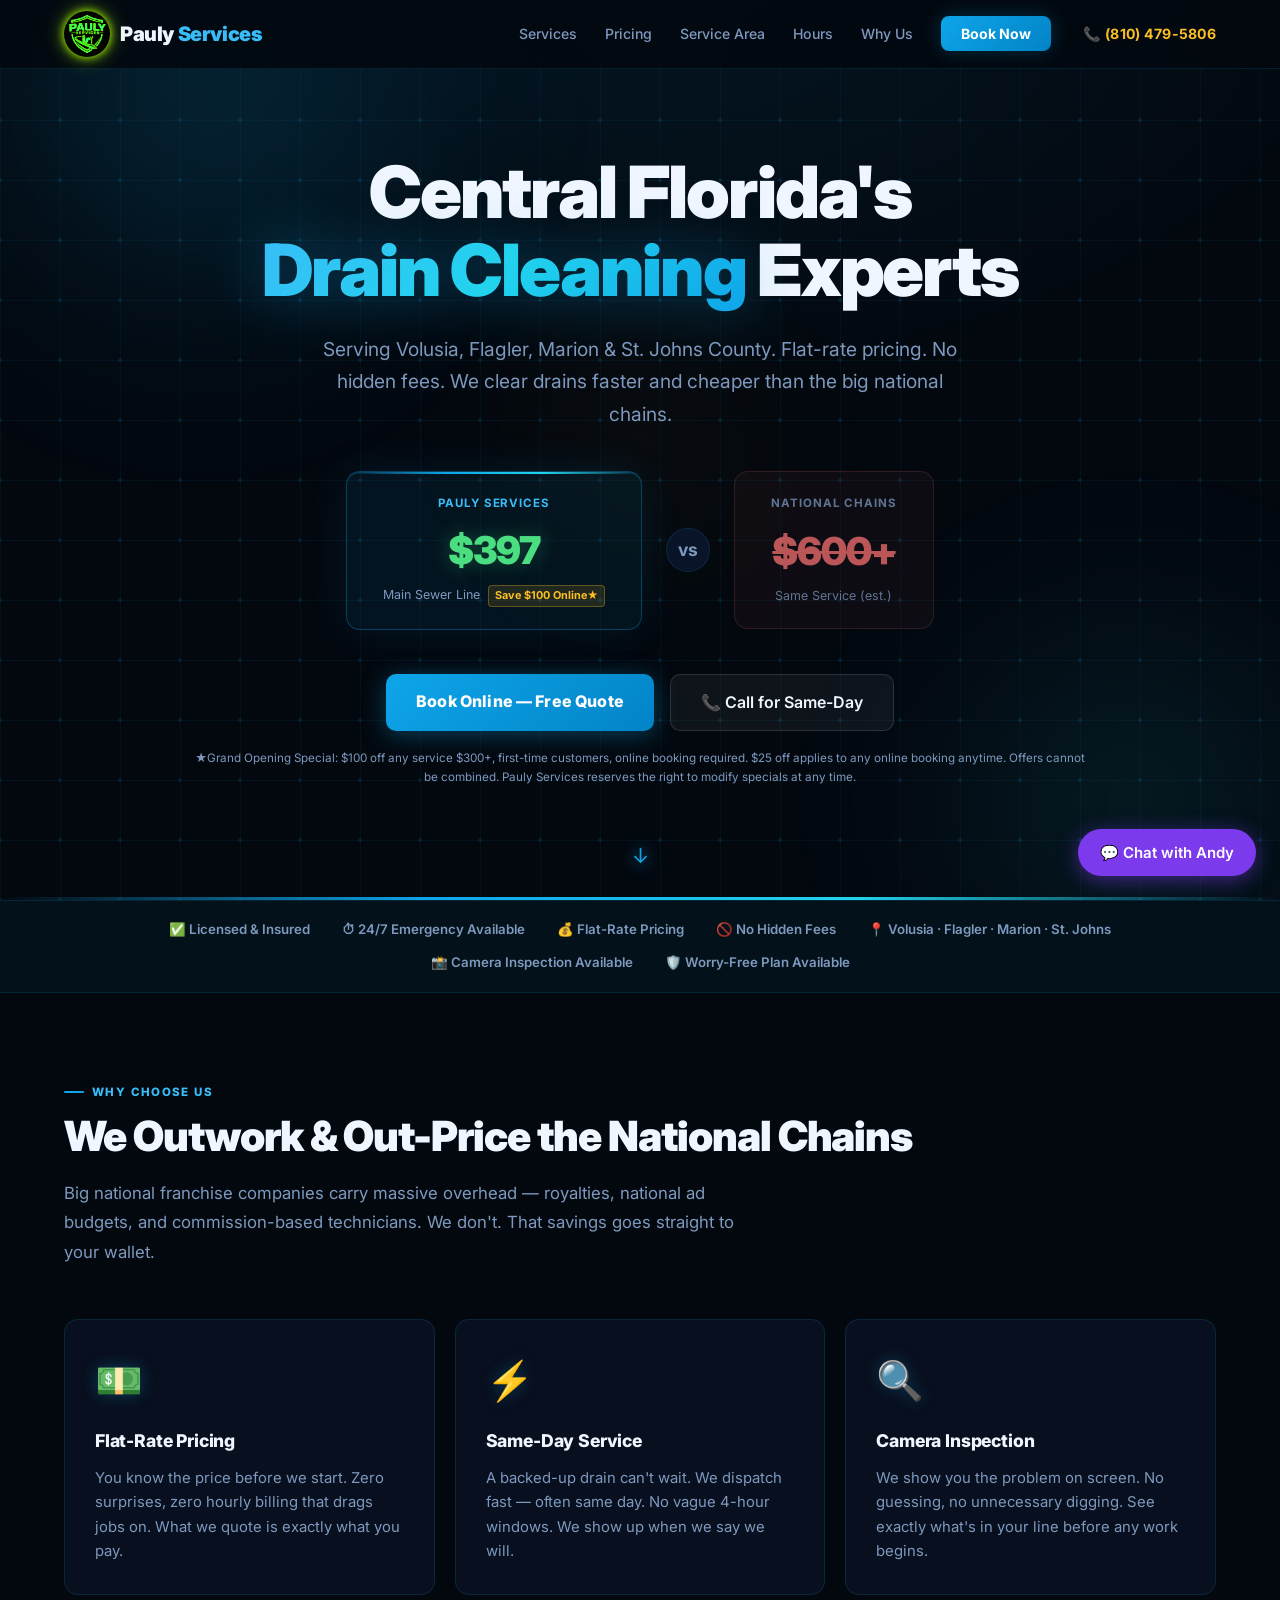
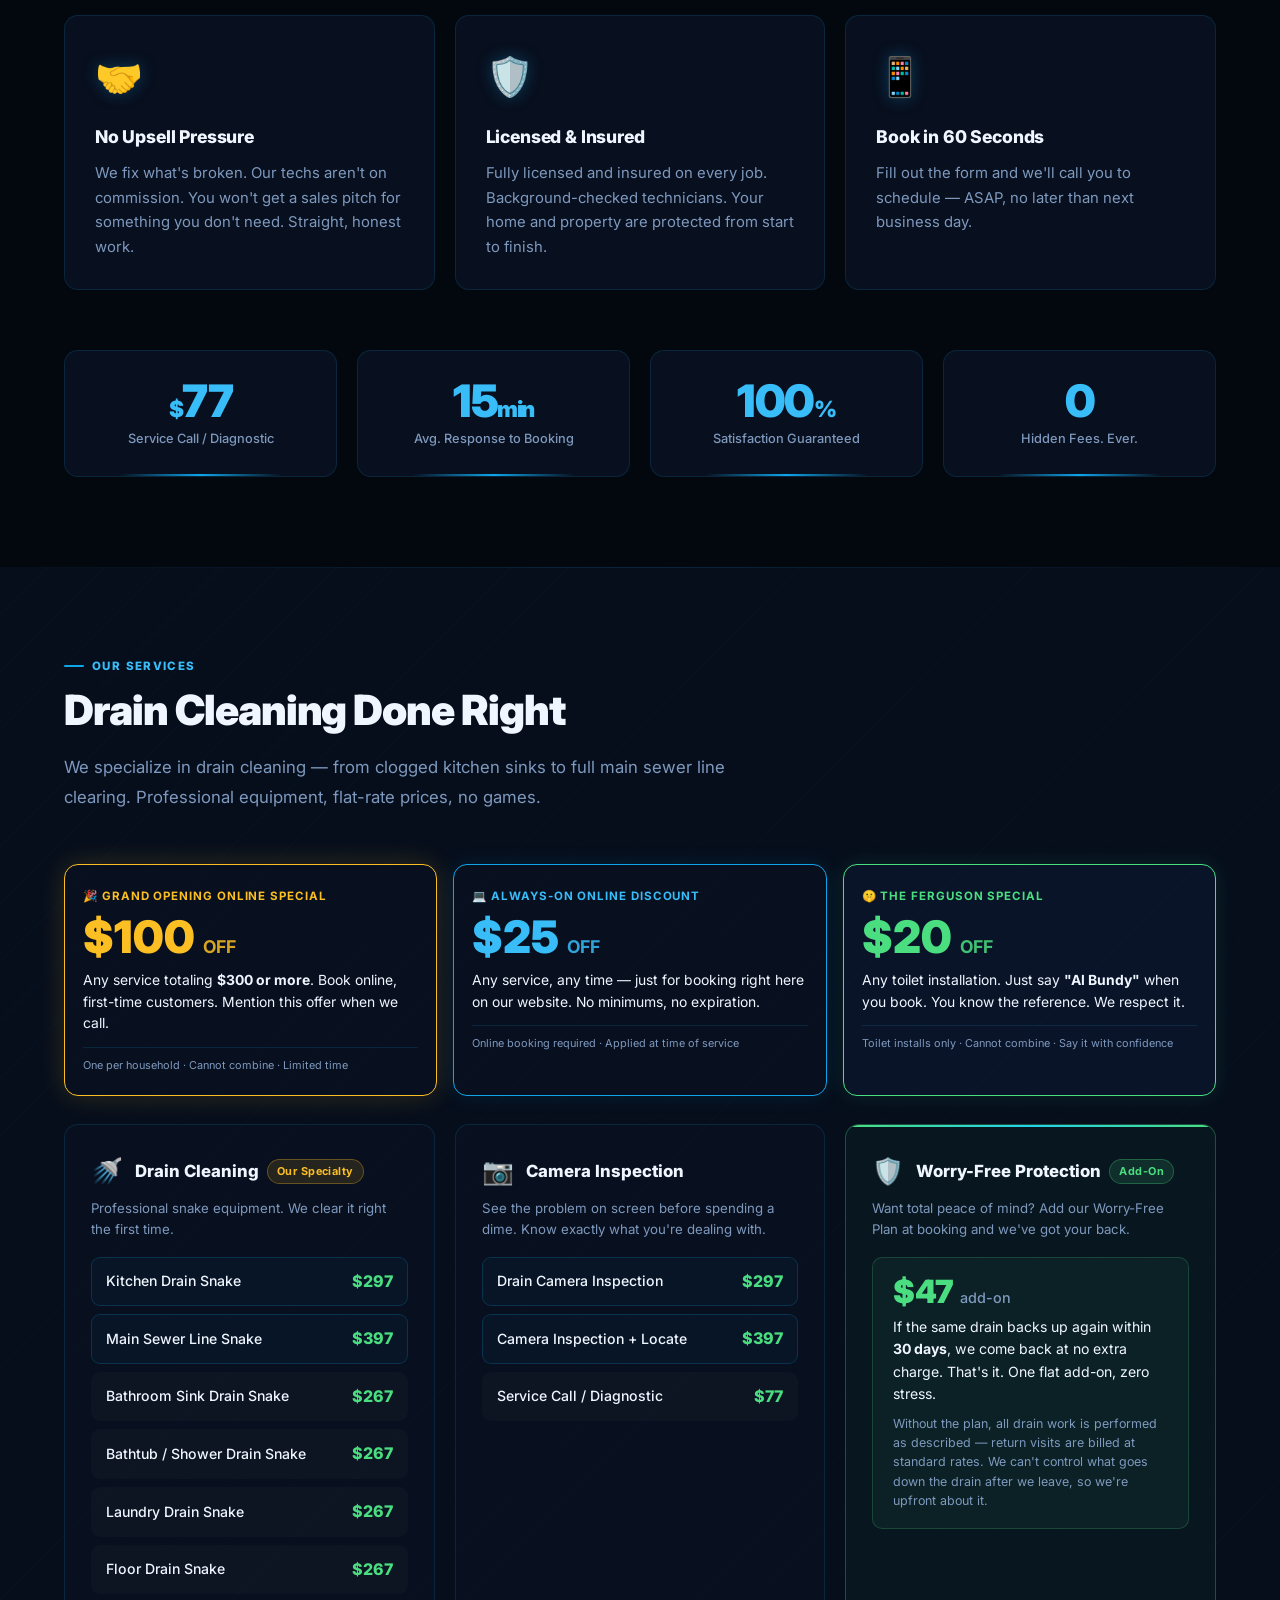
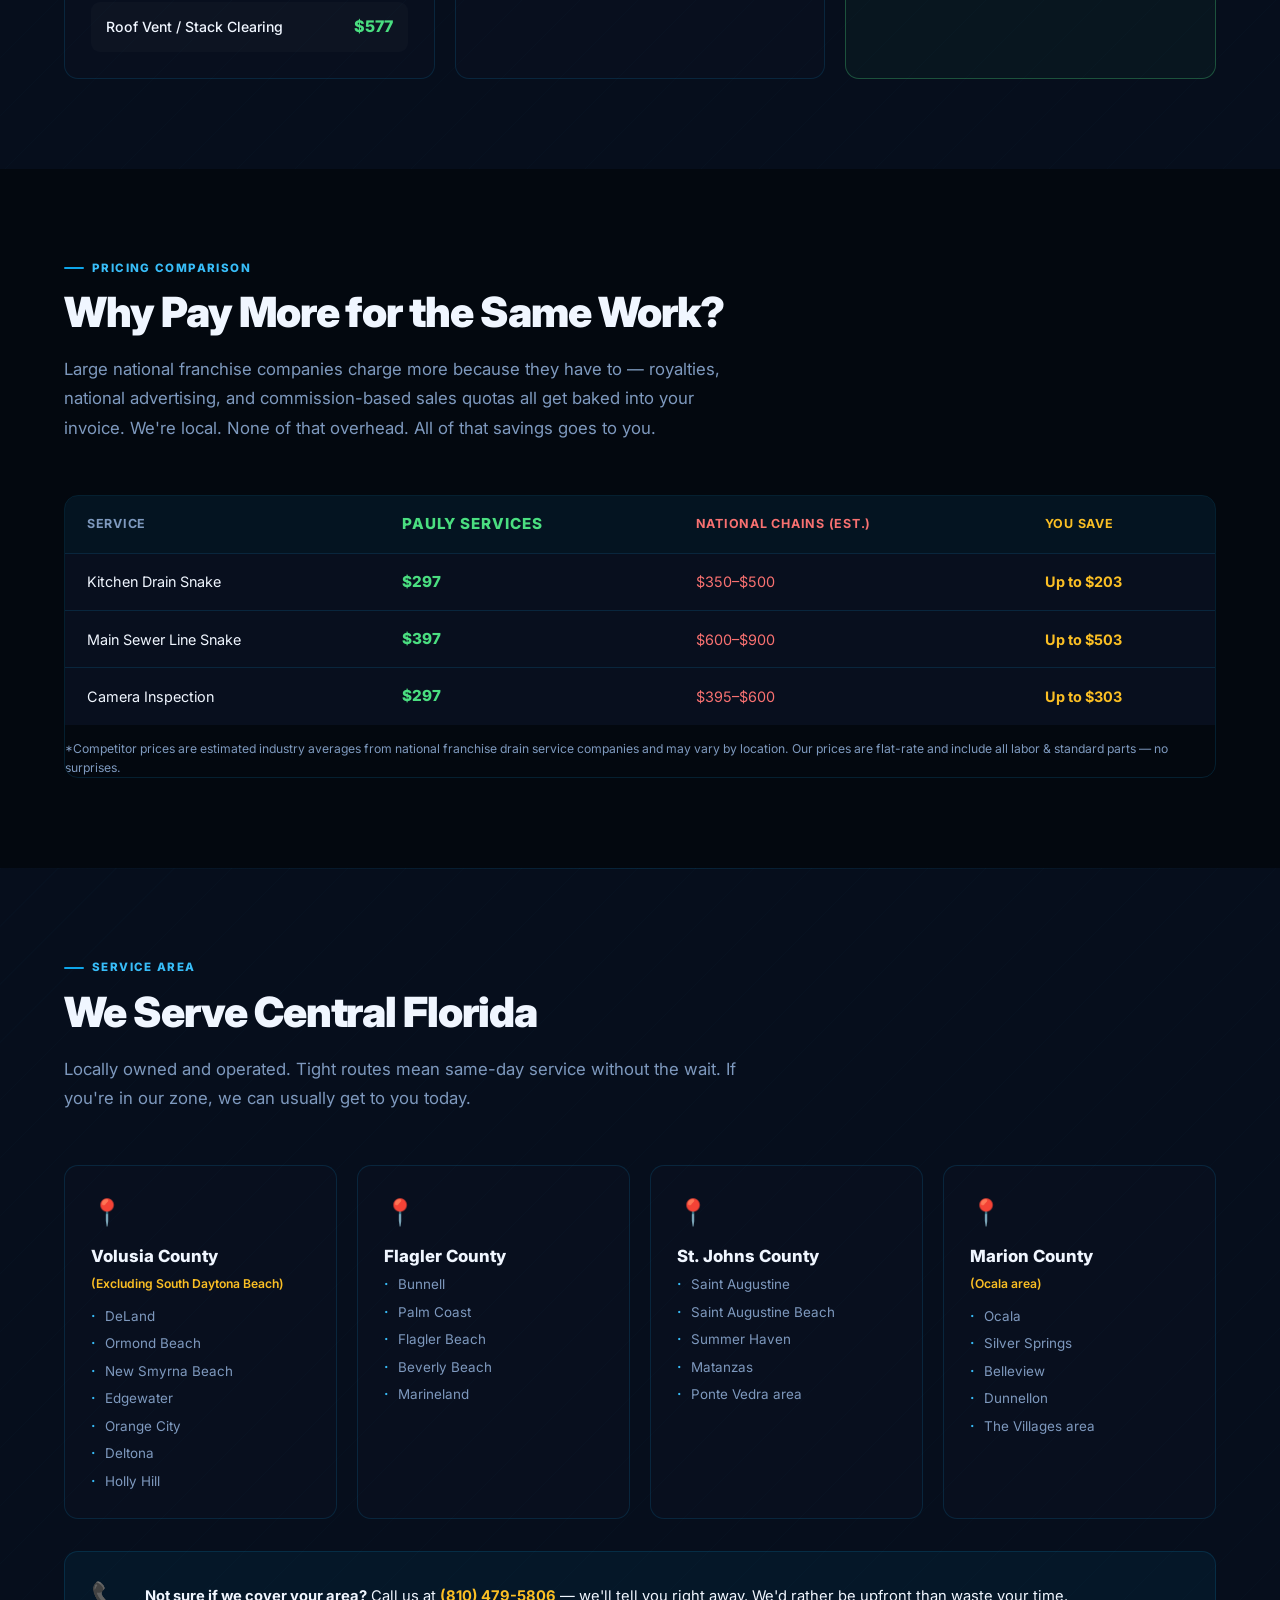
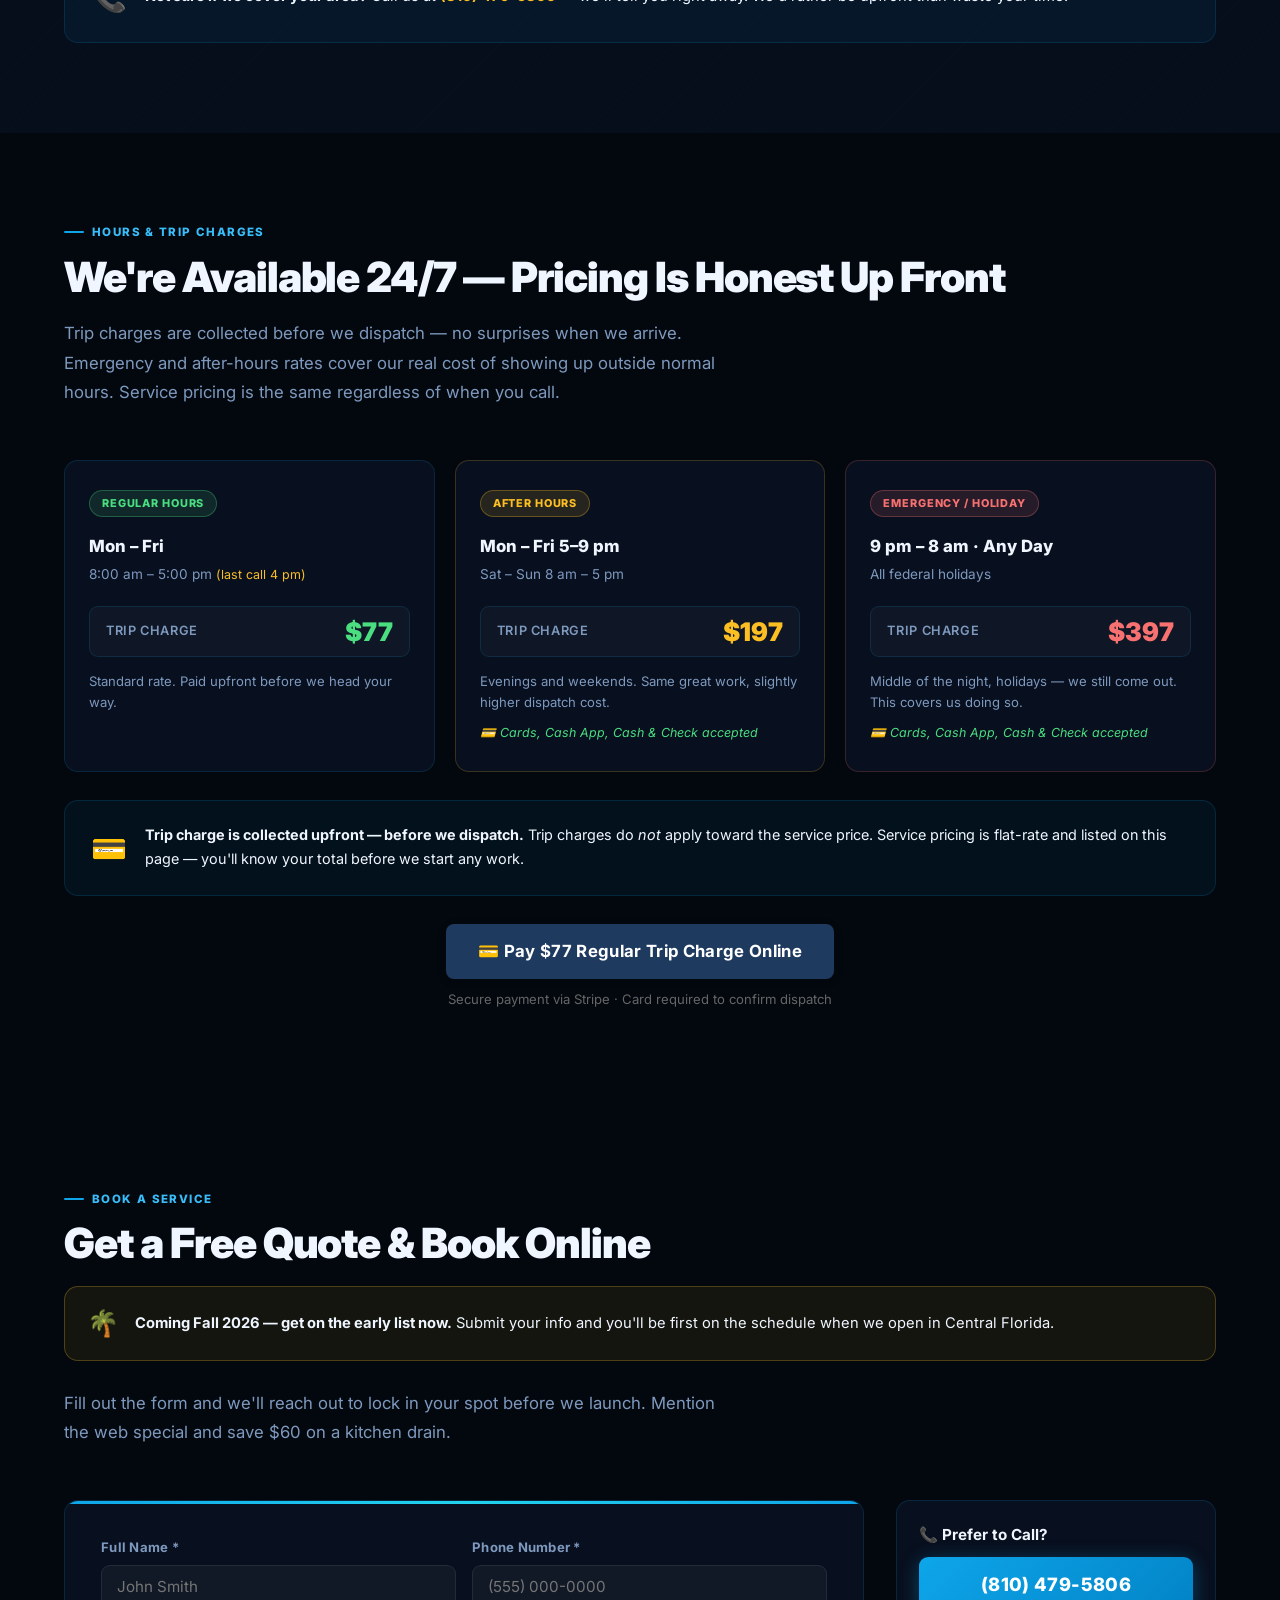
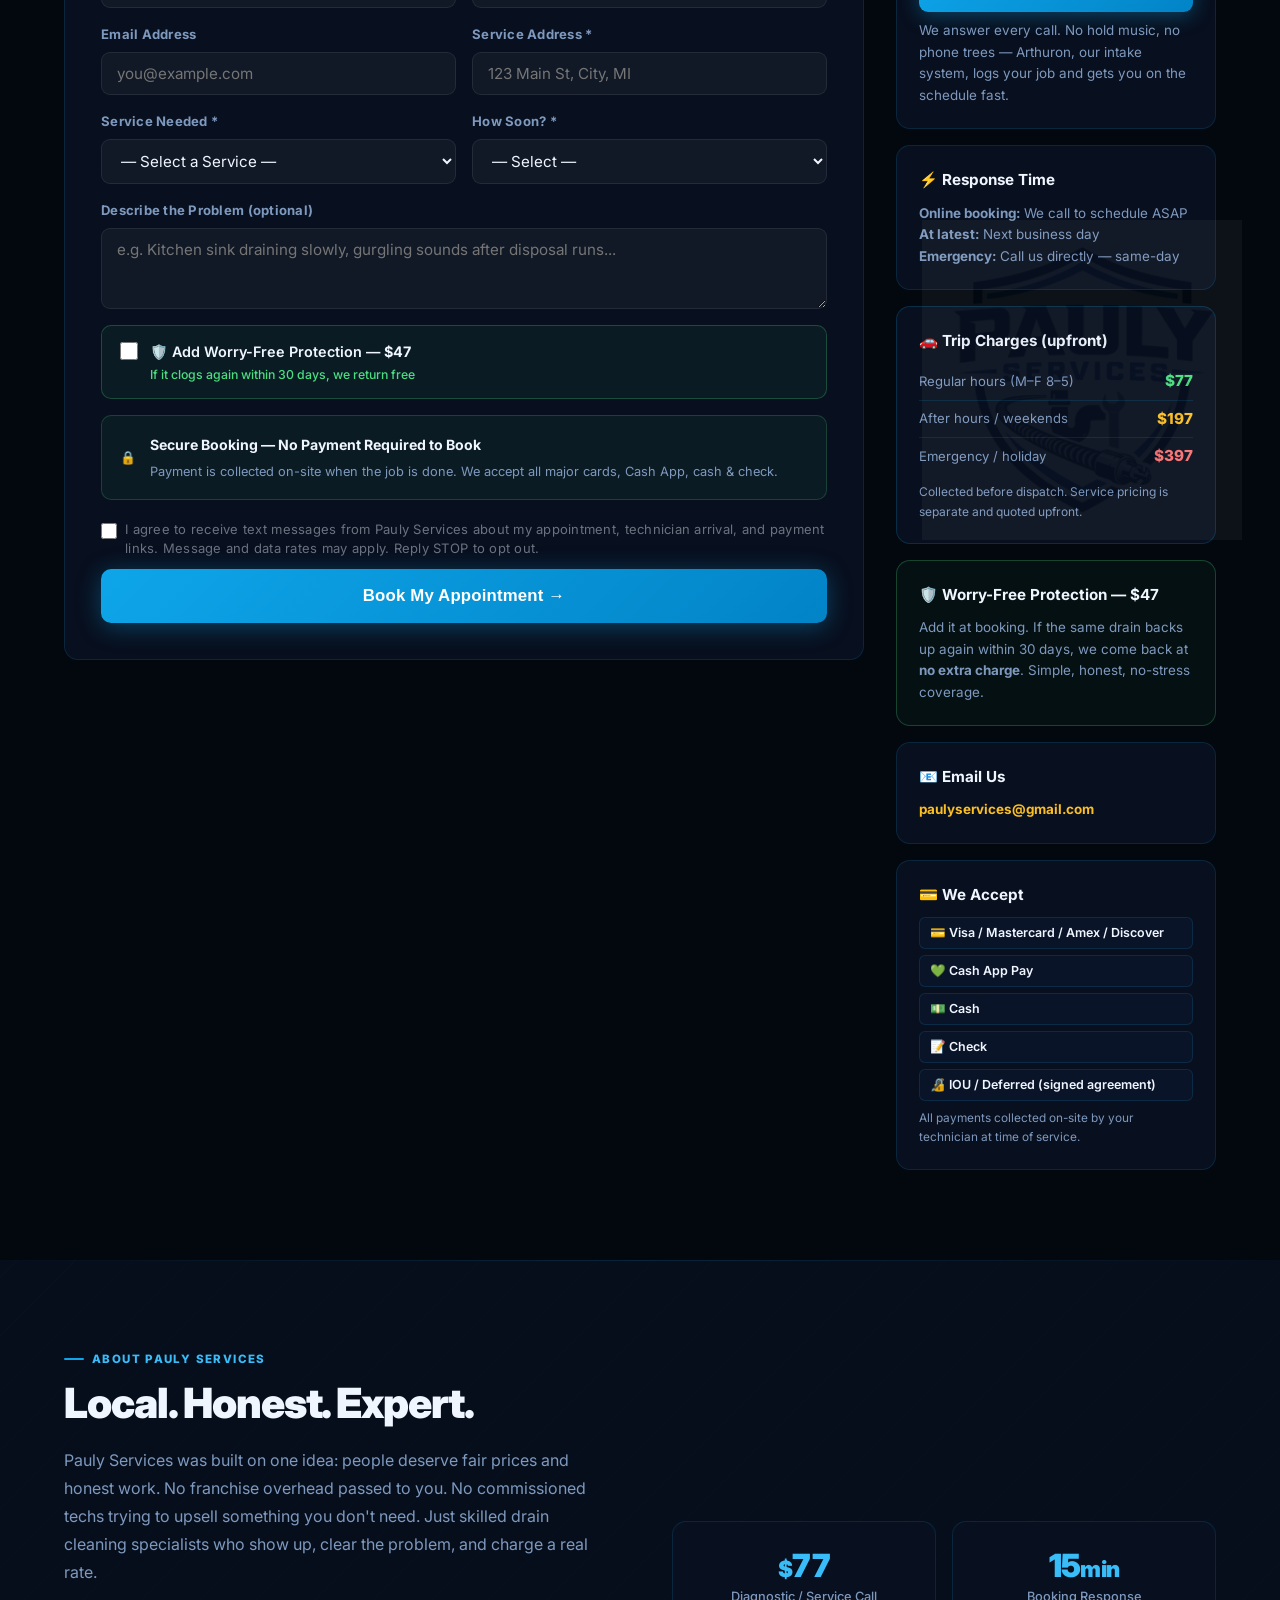
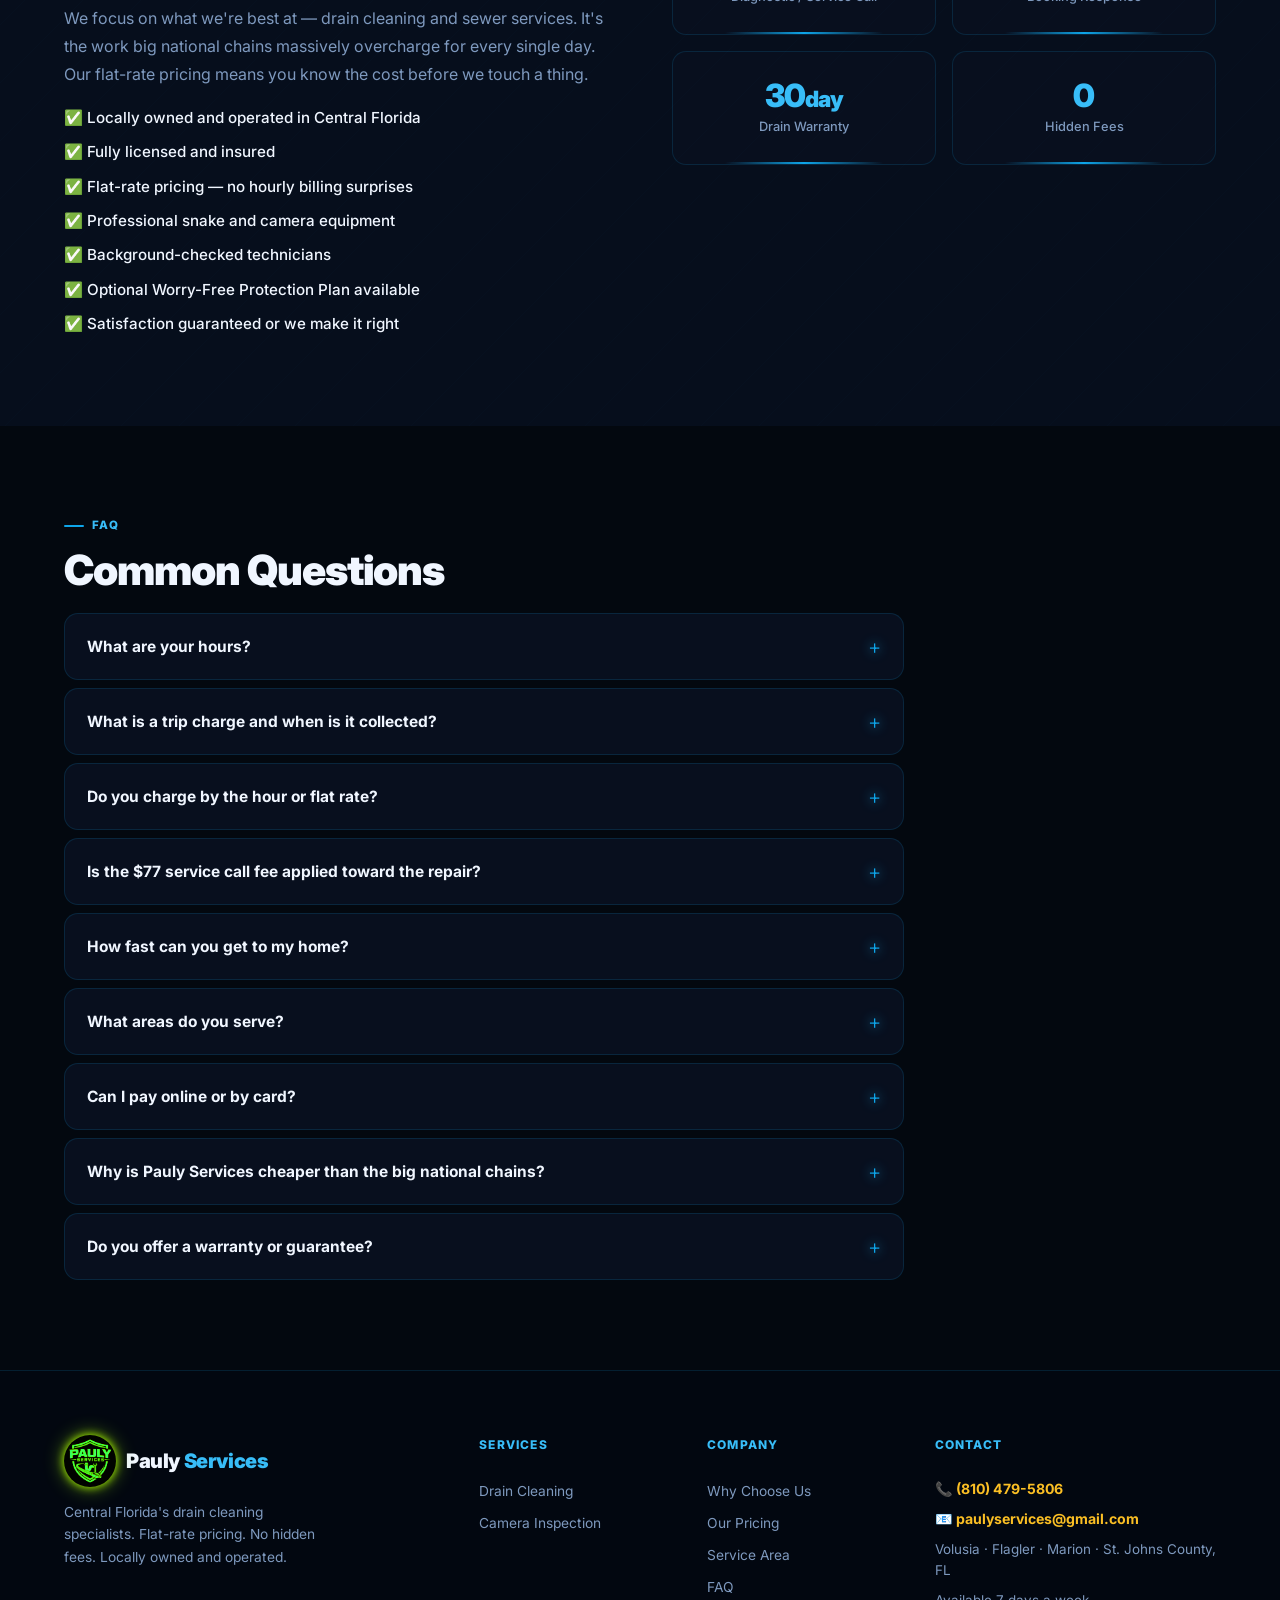
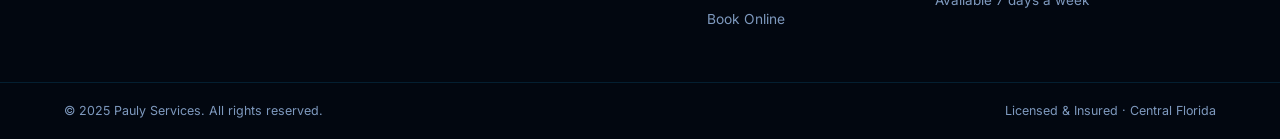
==== commit 10fa5bfc: "fix: SMS consent checkbox layout — text wrapping next to box" ====
--- a/index.html
+++ b/index.html
@@ -531,10 +531,12 @@
         </div>
 
         <div class="form-group" style="margin-bottom:12px">
-          <label style="display:flex;align-items:flex-start;gap:10px;font-size:13px;color:#6b7280;cursor:pointer;font-weight:400">
-            <input type="checkbox" name="sms_consent" id="sms_consent" required style="margin-top:3px;flex-shrink:0" />
-            I agree to receive text messages from Pauly Services about my appointment, technician arrival, and payment links. Message and data rates may apply. Reply STOP to opt out.
-          </label>
+          <div style="display:flex;align-items:flex-start;gap:8px">
+            <input type="checkbox" name="sms_consent" id="sms_consent" required style="margin-top:3px;flex-shrink:0;width:16px;height:16px" />
+            <label for="sms_consent" style="font-size:13px;color:#6b7280;cursor:pointer;font-weight:400;line-height:1.4">
+              I agree to receive text messages from Pauly Services about my appointment, technician arrival, and payment links. Message and data rates may apply. Reply STOP to opt out.
+            </label>
+          </div>
         </div>
         <button type="submit" class="btn-primary btn-full" id="submit-btn">
           <span id="btn-text">Book My Appointment →</span>
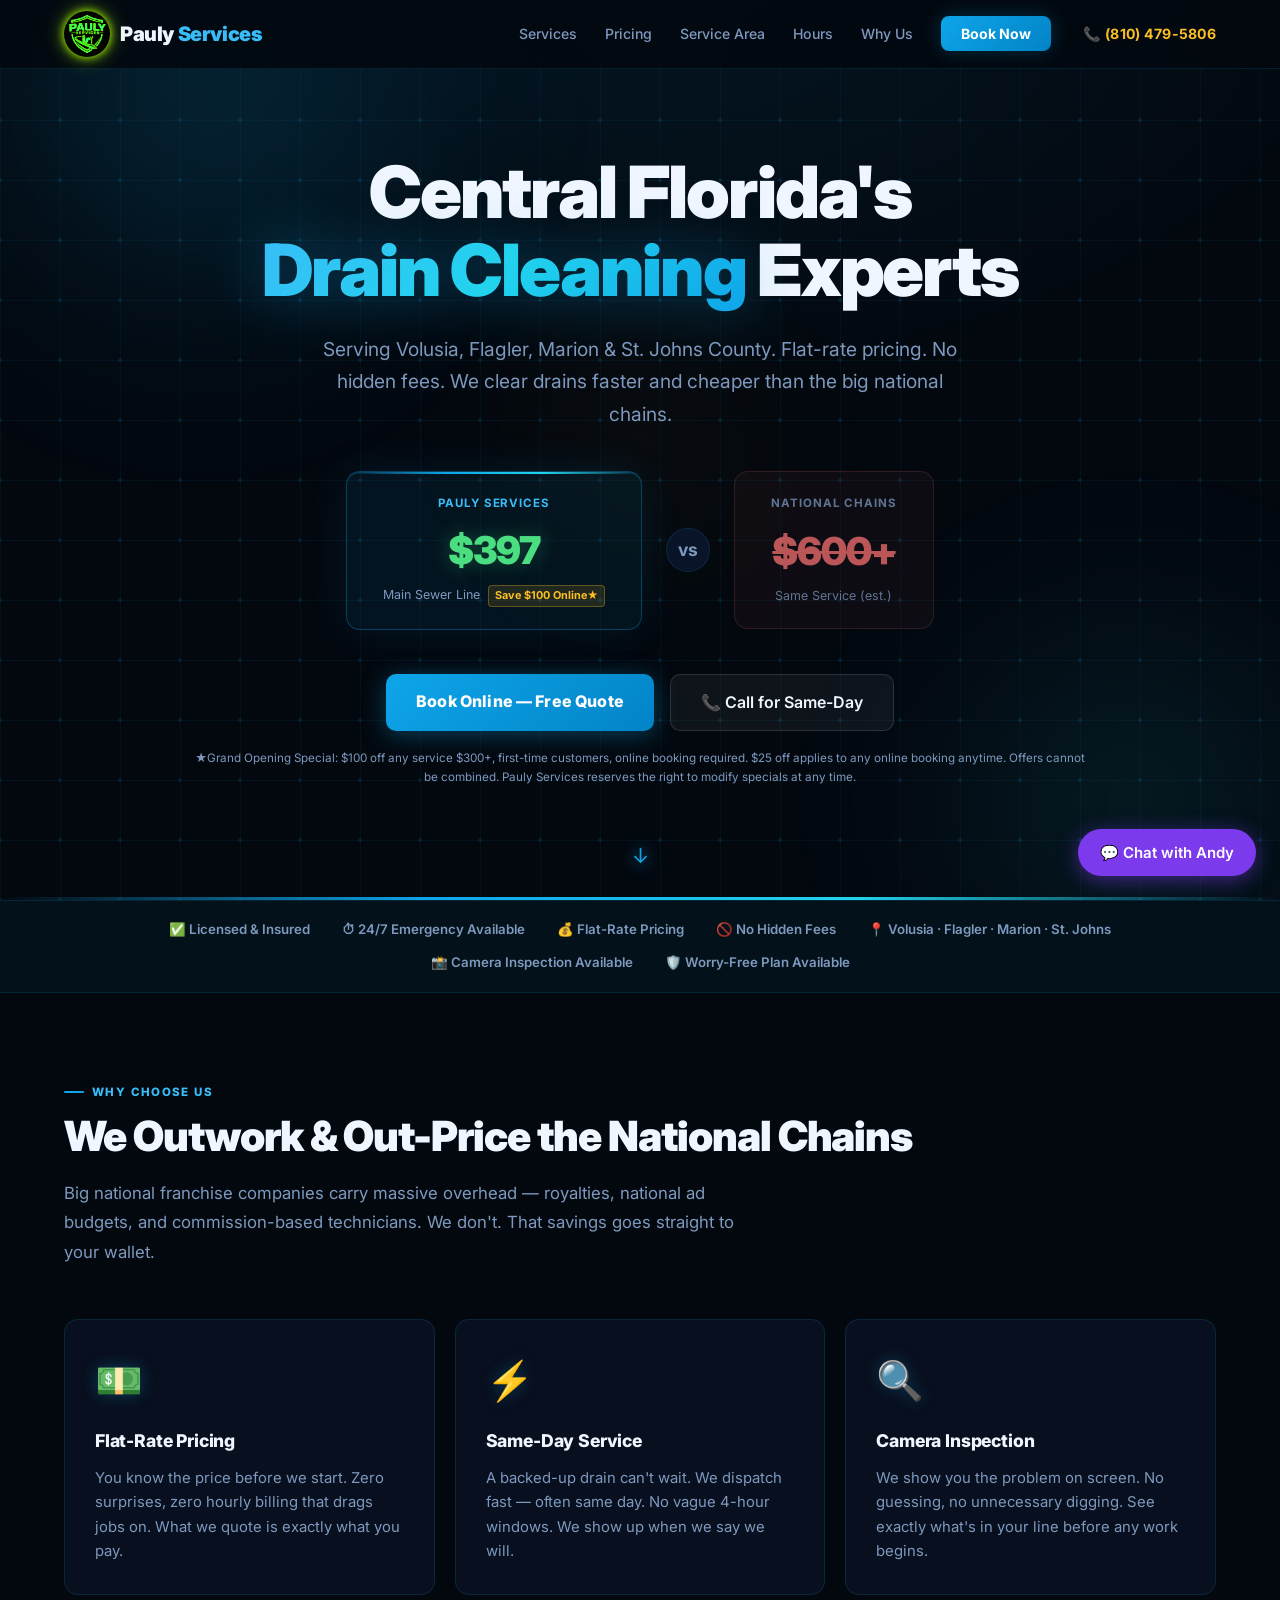
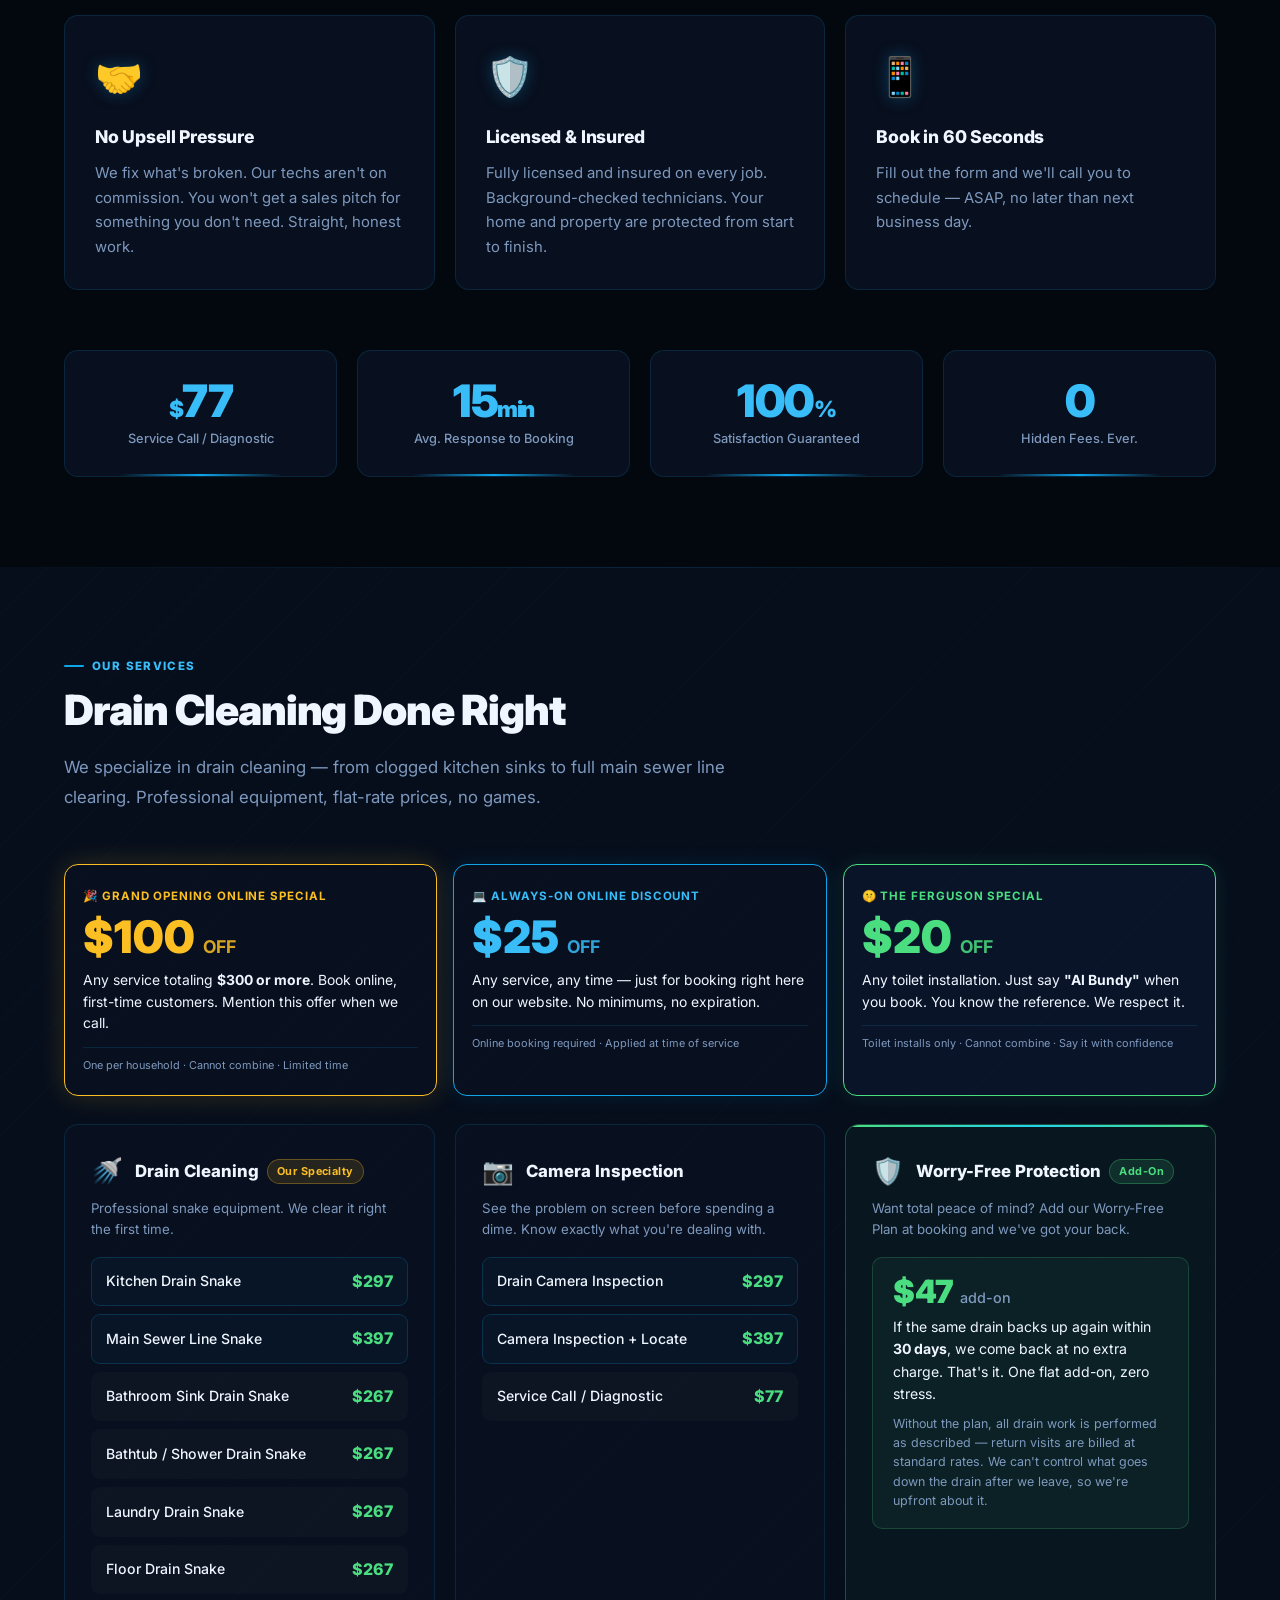
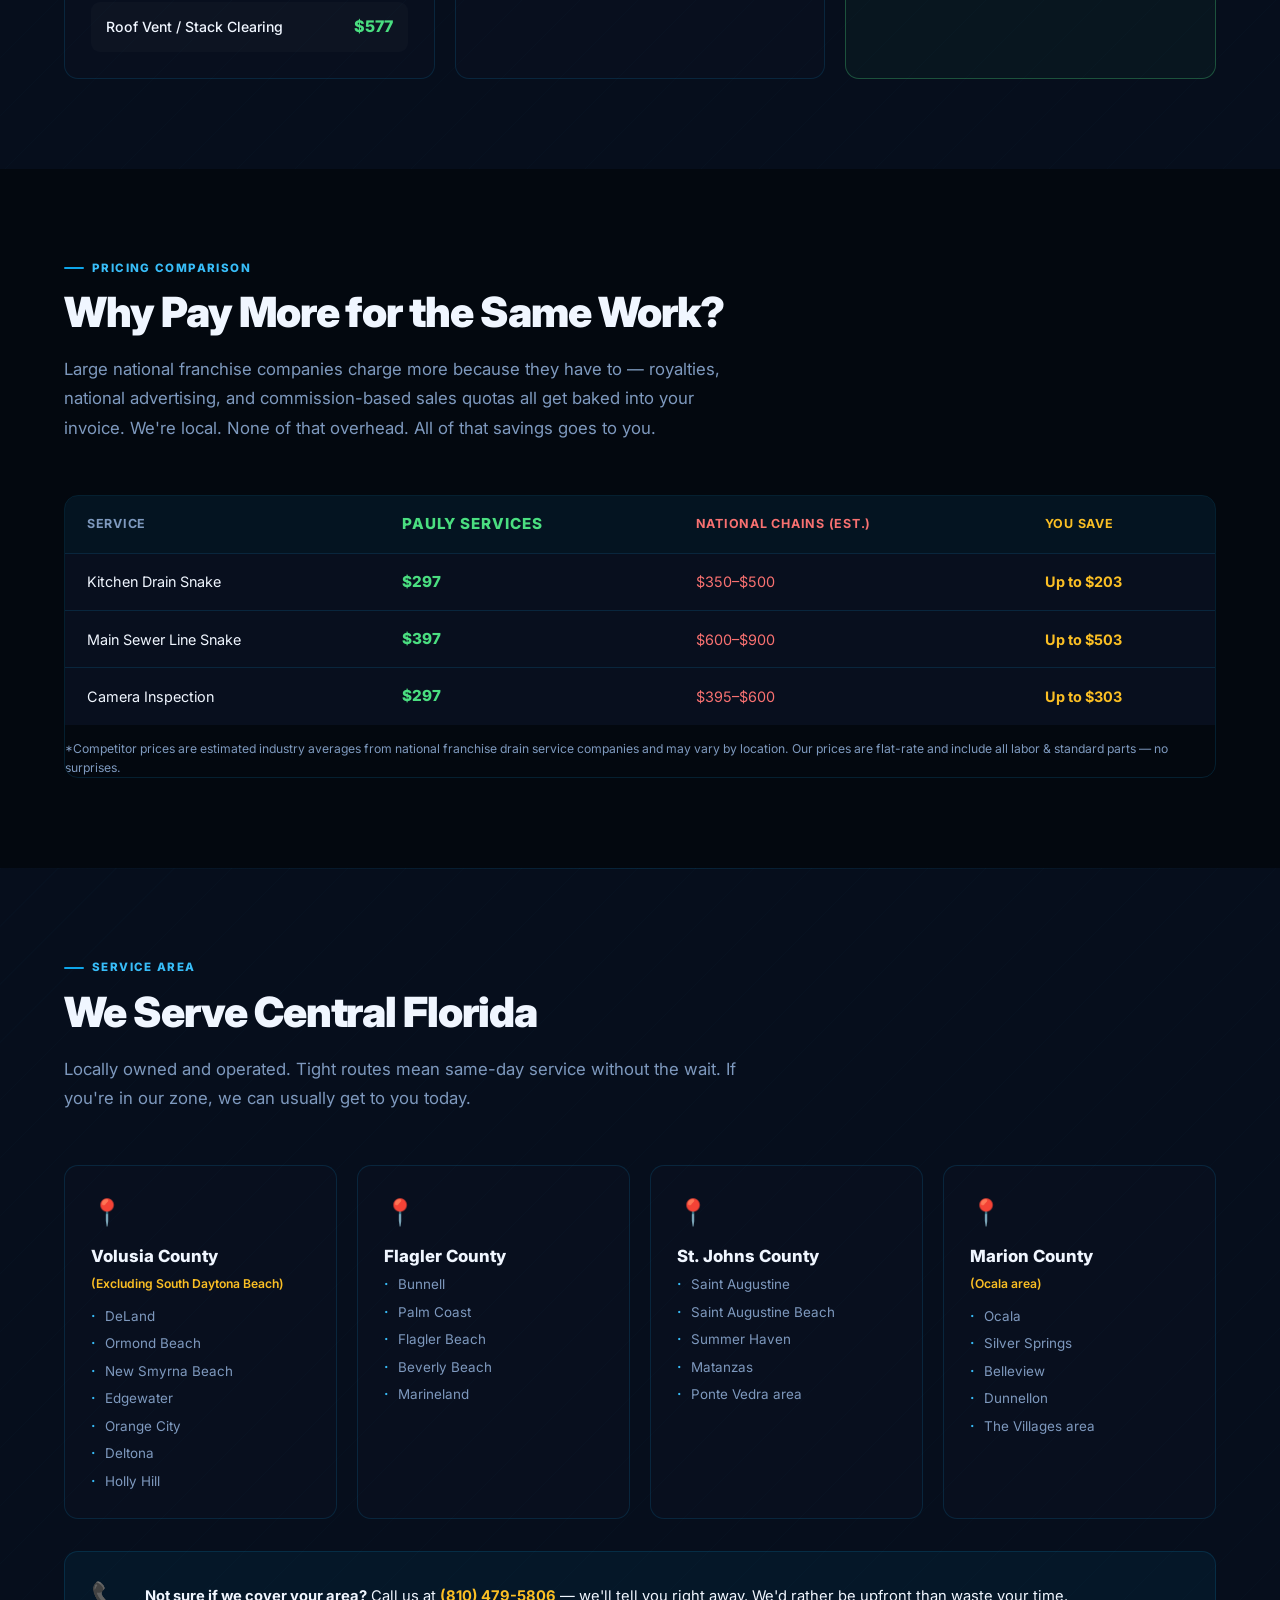
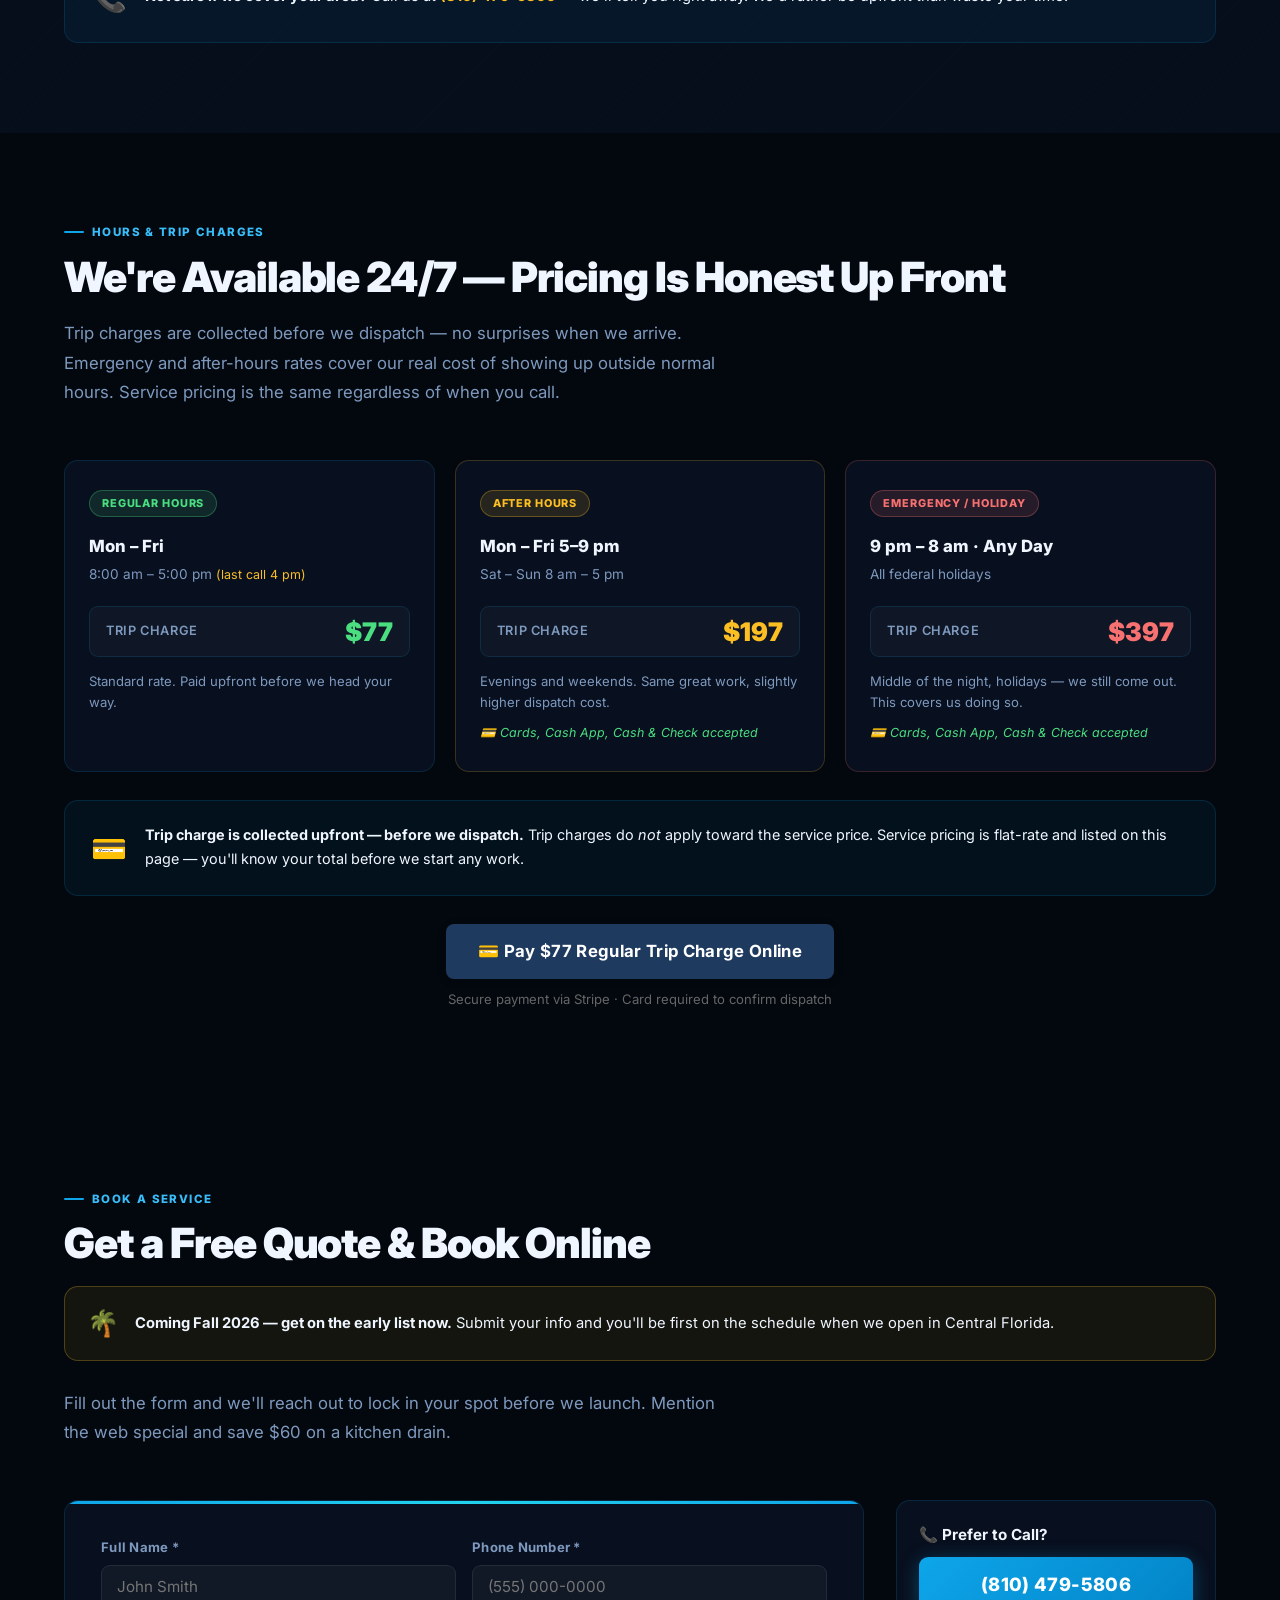
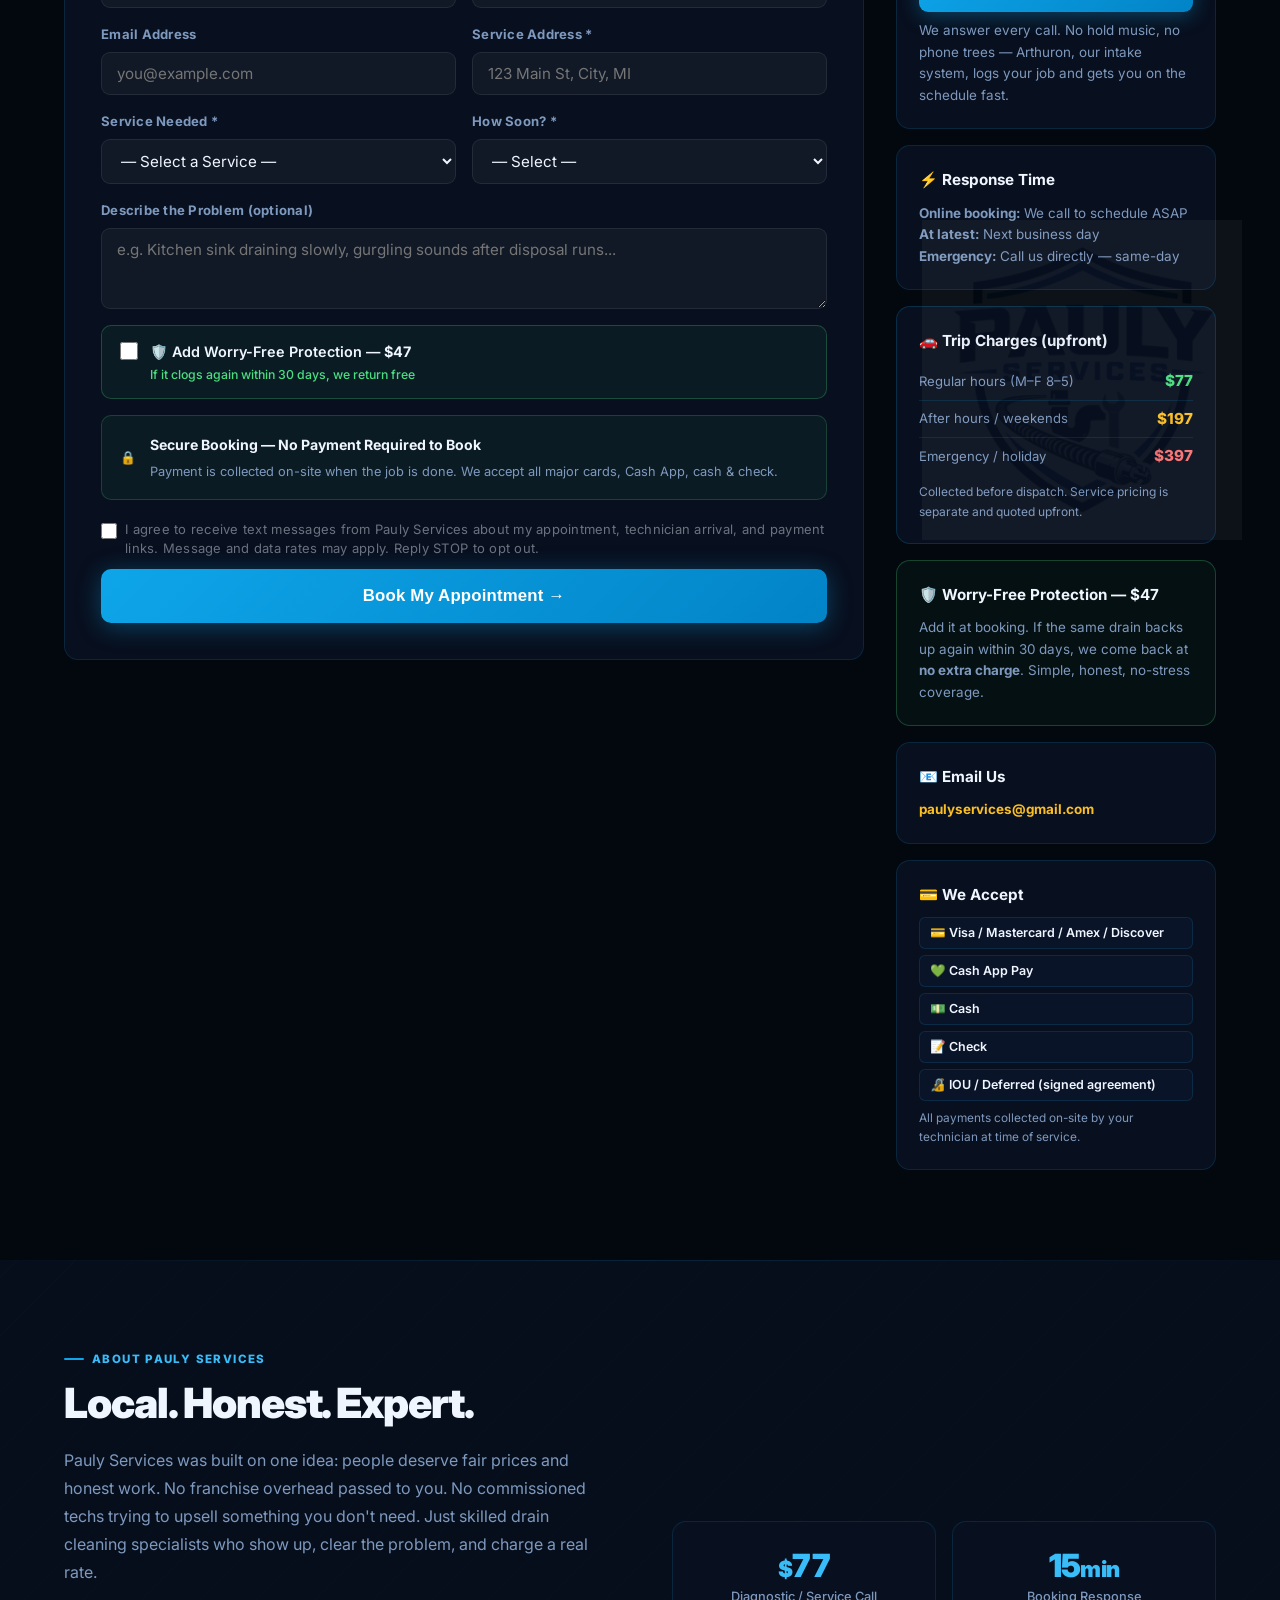
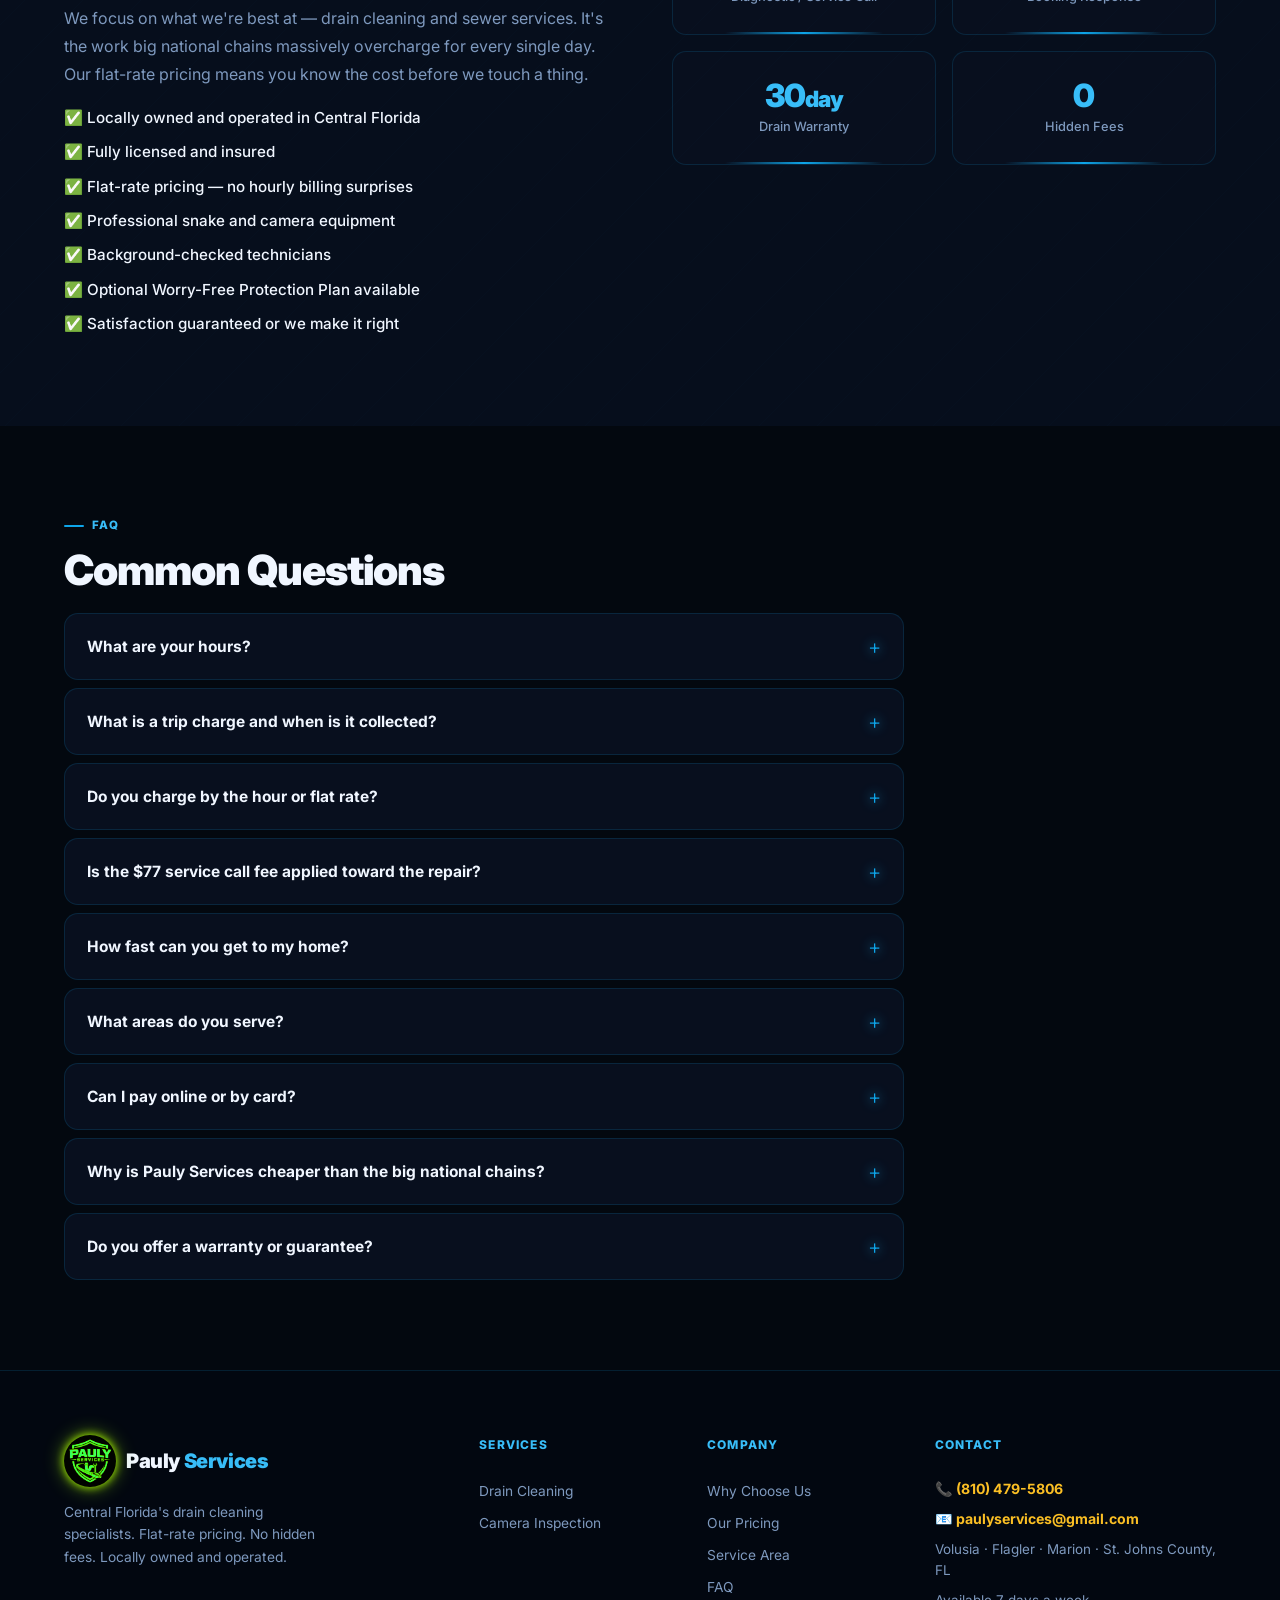
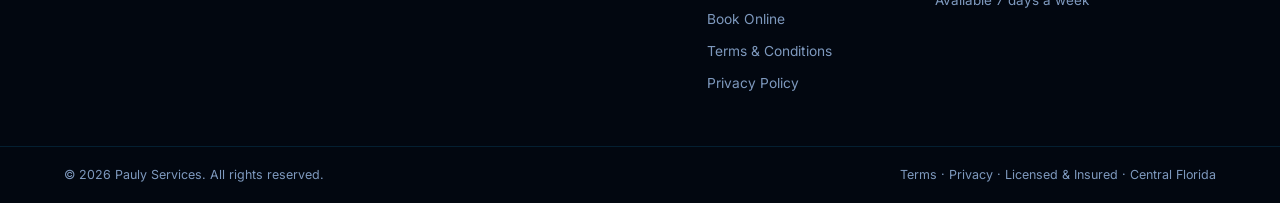
==== commit 7513b5a4: "legal: add Terms & Conditions and Privacy Policy pages (Twilio A2P compliance)" ====
--- a/index.html
+++ b/index.html
@@ -702,6 +702,8 @@
       <a href="#service-area">Service Area</a>
       <a href="#faq">FAQ</a>
       <a href="#booking">Book Online</a>
+      <a href="terms.html">Terms &amp; Conditions</a>
+      <a href="privacy.html">Privacy Policy</a>
     </div>
     <div class="footer-contact">
       <h4>Contact</h4>
@@ -713,8 +715,8 @@
   </div>
   <div class="footer-bottom">
     <div class="container">
-      <span>© 2025 Pauly Services. All rights reserved.</span>
-      <span>Licensed &amp; Insured · Central Florida</span>
+      <span>© 2026 Pauly Services. All rights reserved.</span>
+      <span><a href="terms.html" style="color:var(--muted)">Terms</a> · <a href="privacy.html" style="color:var(--muted)">Privacy</a> · Licensed &amp; Insured · Central Florida</span>
     </div>
   </div>
 </footer>
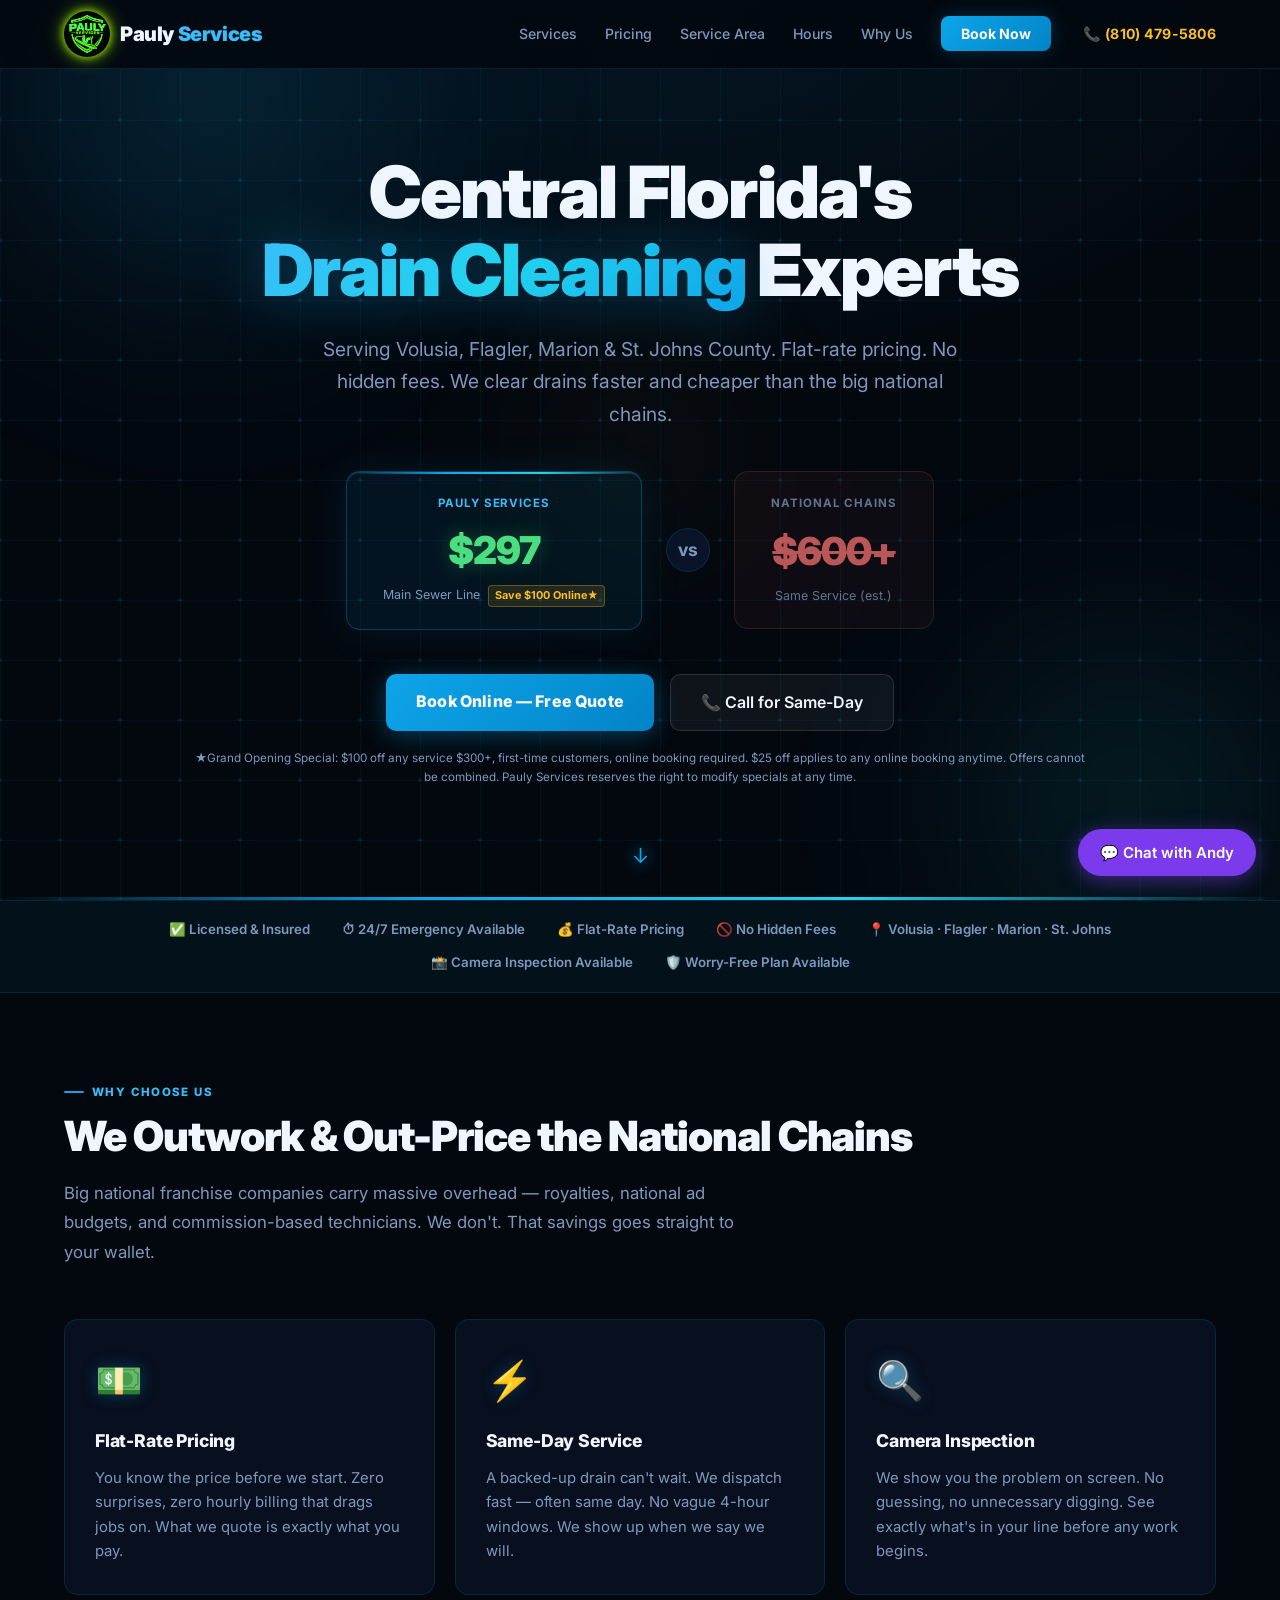
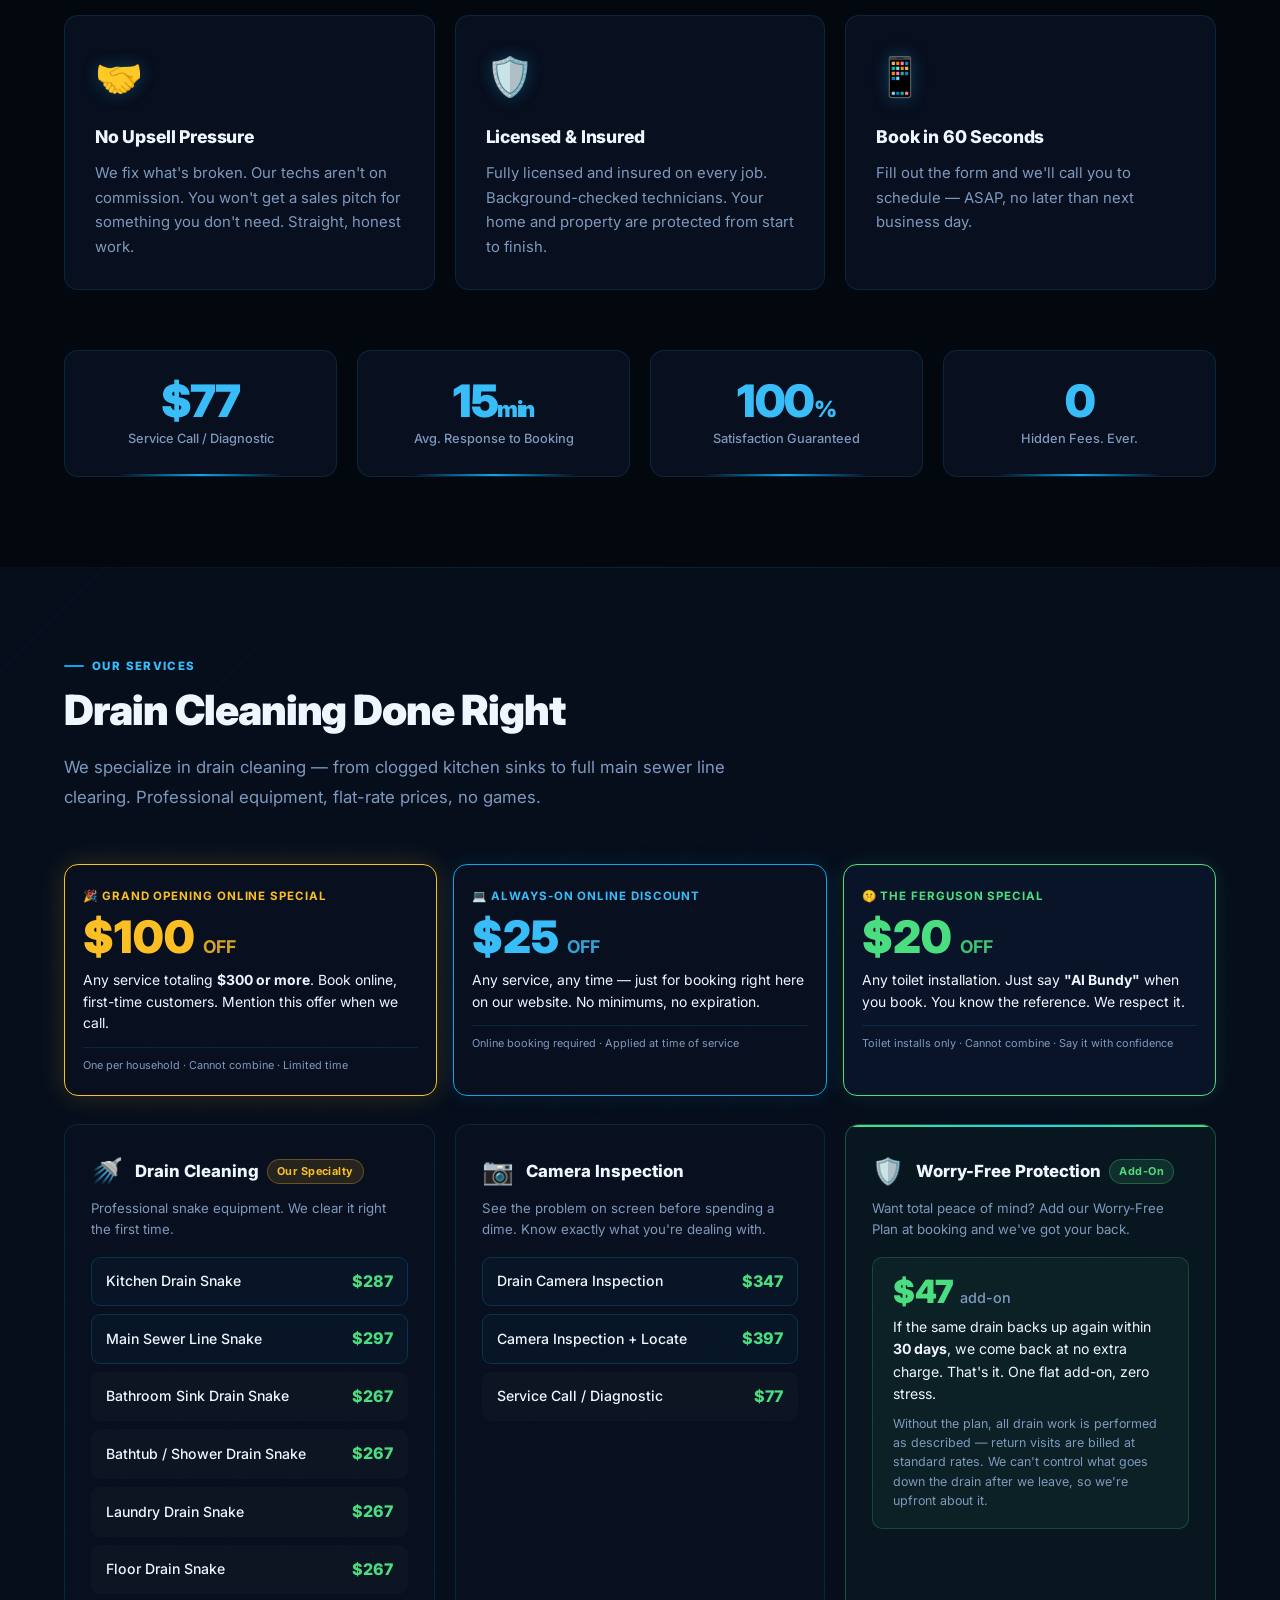
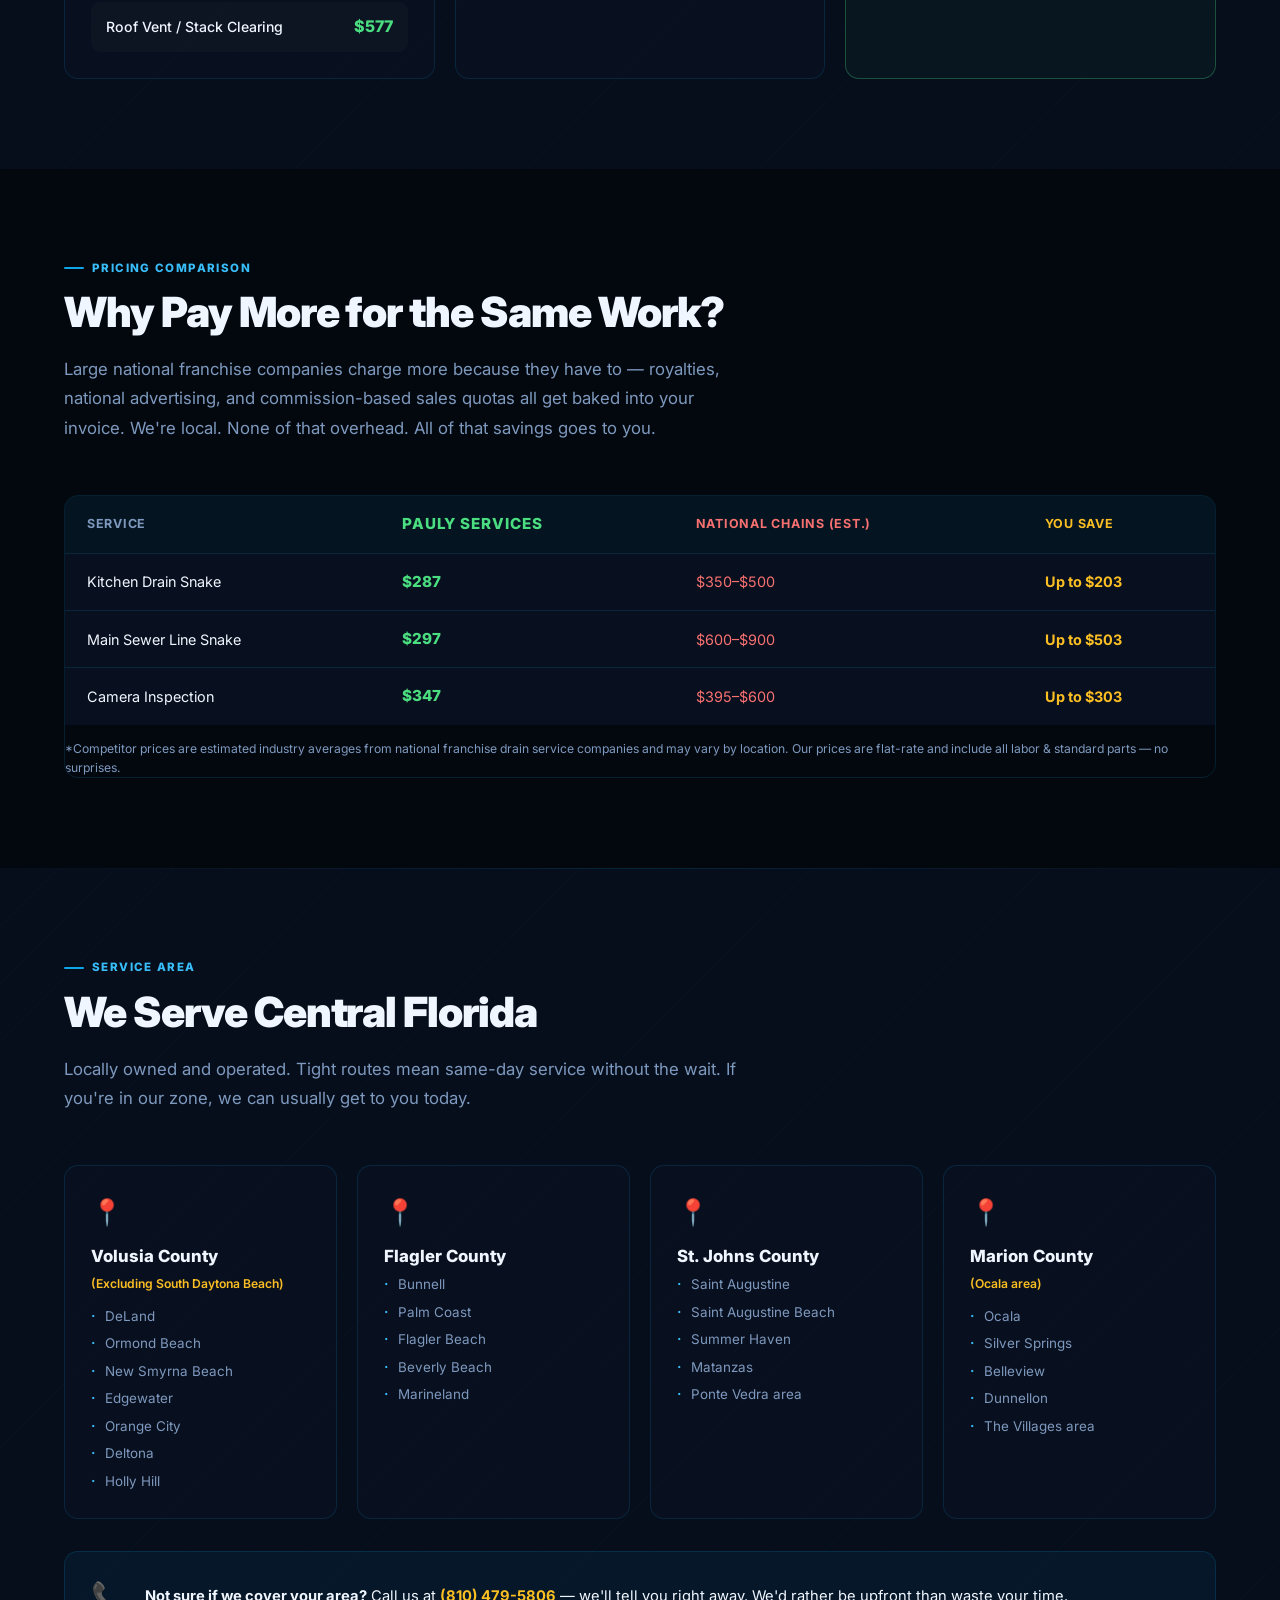
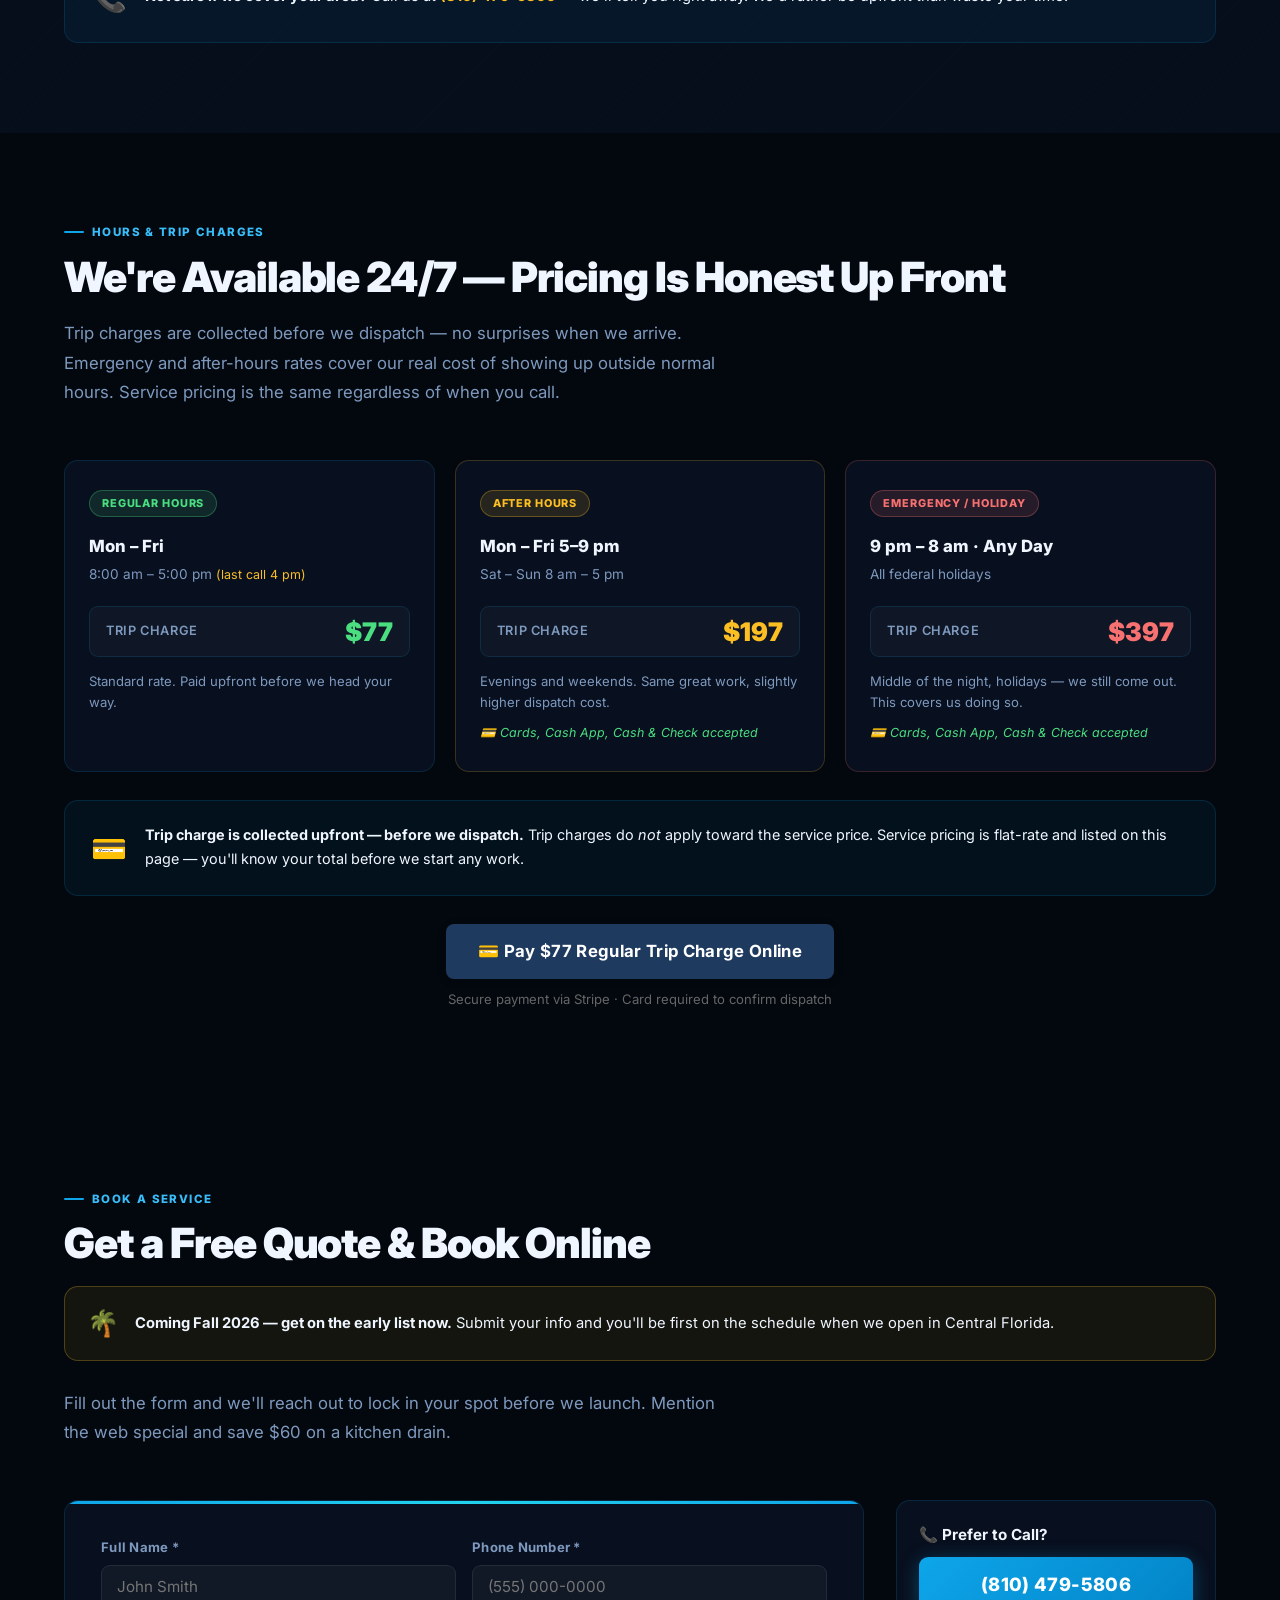
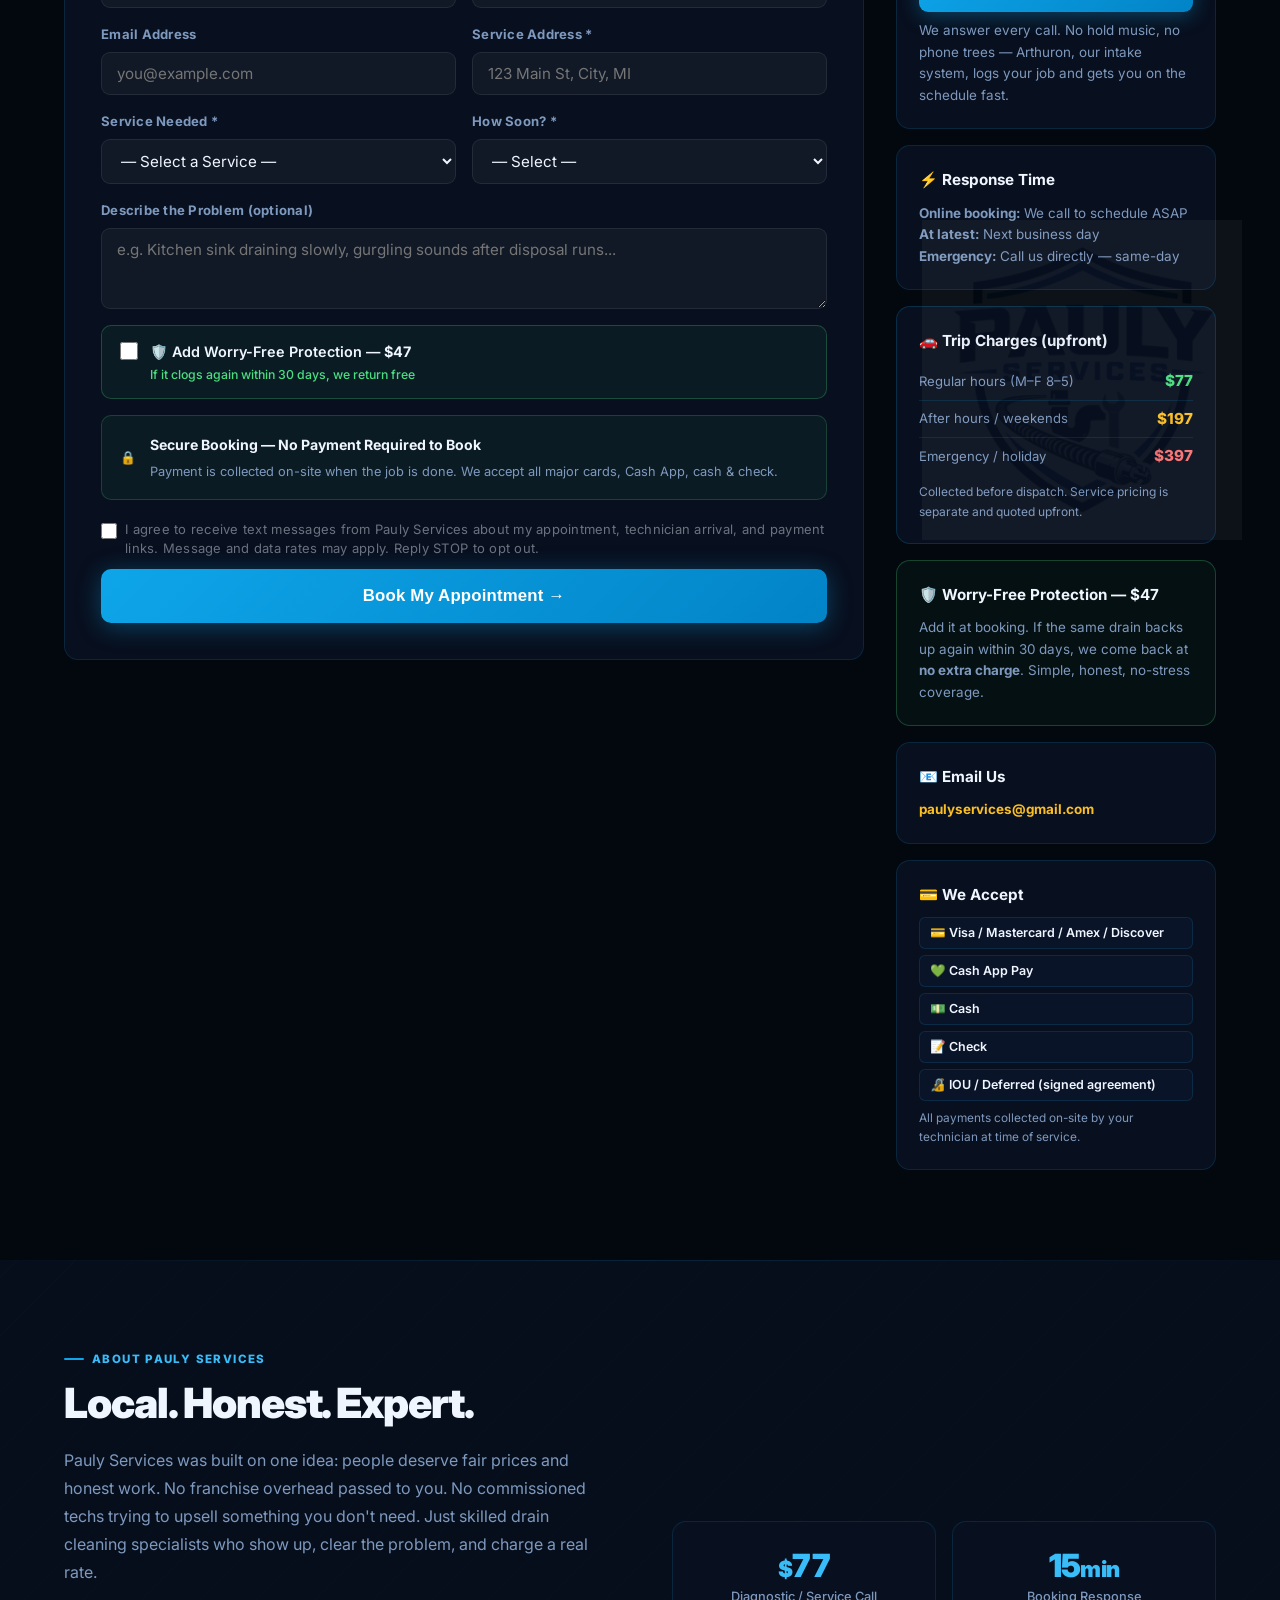
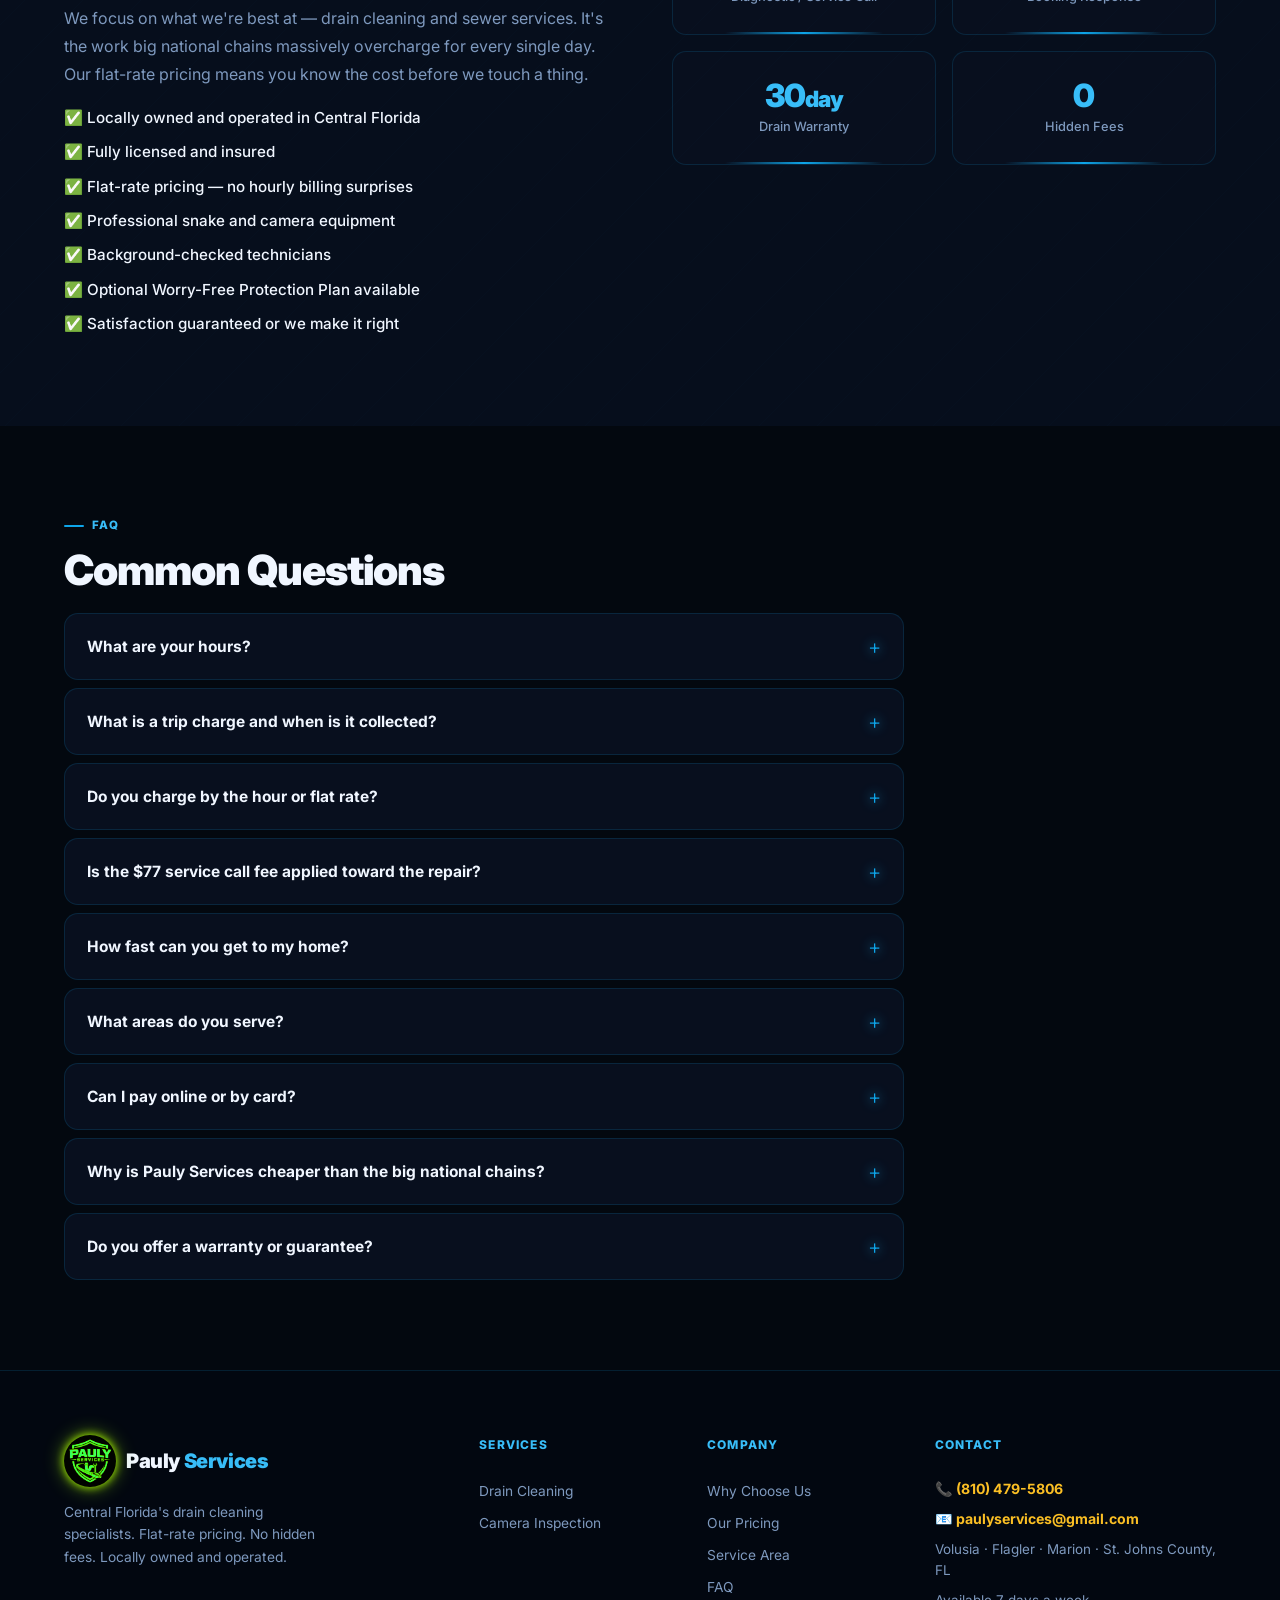
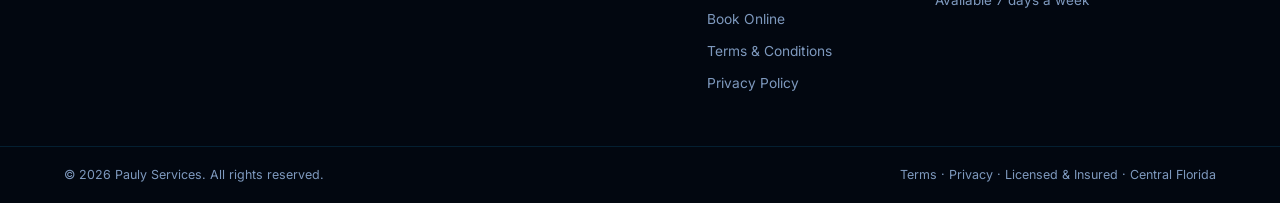
==== commit a0ba970b: "feat: dynamic pricebook — prices load from prices.json, auto-sync from dashboard" ====
--- a/index.html
+++ b/index.html
@@ -62,7 +62,7 @@
     <div class="hero-compare">
       <div class="compare-card ours">
         <div class="compare-label">Pauly Services</div>
-        <div class="compare-price">$397</div>
+        <div class="compare-price" data-pb-name="Main Sewer Line Snake">$297</div>
         <div class="compare-service">Main Sewer Line <span class="compare-special-badge">Save $100 Online★</span></div>
       </div>
       <div class="compare-vs">vs</div>
@@ -197,31 +197,31 @@
         <div class="service-list">
           <div class="service-item featured">
             <span class="service-name">Kitchen Drain Snake</span>
-            <span class="service-price">$297</span>
+            <span class="service-price" data-pb-name="Kitchen Drain Snake">$287</span>
           </div>
           <div class="service-item featured">
             <span class="service-name">Main Sewer Line Snake</span>
-            <span class="service-price">$397</span>
+            <span class="service-price" data-pb-name="Main Sewer Line Snake">$297</span>
           </div>
           <div class="service-item">
             <span class="service-name">Bathroom Sink Drain Snake</span>
-            <span class="service-price">$267</span>
+            <span class="service-price" data-pb-name="Bathroom Sink Drain Snake">$267</span>
           </div>
           <div class="service-item">
             <span class="service-name">Bathtub / Shower Drain Snake</span>
-            <span class="service-price">$267</span>
+            <span class="service-price" data-pb-name="Bathtub / Shower Drain Snake">$267</span>
           </div>
           <div class="service-item">
             <span class="service-name">Laundry Drain Snake</span>
-            <span class="service-price">$267</span>
+            <span class="service-price" data-pb-name="Laundry Drain Snake">$267</span>
           </div>
           <div class="service-item">
             <span class="service-name">Floor Drain Snake</span>
-            <span class="service-price">$267</span>
+            <span class="service-price" data-pb-name="Floor Drain Snake">$267</span>
           </div>
           <div class="service-item">
             <span class="service-name">Roof Vent / Stack Clearing</span>
-            <span class="service-price">$577</span>
+            <span class="service-price" data-pb-name="Roof Vent / Stack Clearing">$577</span>
           </div>
         </div>
       </div>
@@ -236,7 +236,7 @@
         <div class="service-list">
           <div class="service-item featured">
             <span class="service-name">Drain Camera Inspection</span>
-            <span class="service-price">$297</span>
+            <span class="service-price" data-pb-name="Drain Camera Inspection">$347</span>
           </div>
           <div class="service-item featured">
             <span class="service-name">Camera Inspection + Locate</span>
@@ -244,7 +244,7 @@
           </div>
           <div class="service-item">
             <span class="service-name">Service Call / Diagnostic</span>
-            <span class="service-price">$77</span>
+            <span class="service-price" data-pb-name="Service Call / Diagnostic">$77</span>
           </div>
         </div>
       </div>
@@ -286,19 +286,19 @@
         <tbody>
           <tr>
             <td>Kitchen Drain Snake</td>
-            <td class="col-ours">$297</td>
+            <td class="col-ours" data-pb-name="Kitchen Drain Snake">$287</td>
             <td class="col-them">$350–$500</td>
             <td class="col-save">Up to $203</td>
           </tr>
           <tr>
             <td>Main Sewer Line Snake</td>
-            <td class="col-ours">$397</td>
+            <td class="col-ours" data-pb-name="Main Sewer Line Snake">$297</td>
             <td class="col-them">$600–$900</td>
             <td class="col-save">Up to $503</td>
           </tr>
           <tr>
             <td>Camera Inspection</td>
-            <td class="col-ours">$297</td>
+            <td class="col-ours" data-pb-name="Drain Camera Inspection">$347</td>
             <td class="col-them">$395–$600</td>
             <td class="col-save">Up to $303</td>
           </tr>
@@ -389,7 +389,7 @@
         <div class="hours-time-detail">8:00 am – 5:00 pm <span class="hours-note">(last call 4 pm)</span></div>
         <div class="trip-charge-row">
           <span class="trip-label">Trip Charge</span>
-          <span class="trip-price regular-price">$77</span>
+          <span class="trip-price regular-price" data-pb-name="Service Call / Diagnostic">$77</span>
         </div>
         <p class="hours-desc">Standard rate. Paid upfront before we head your way.</p>
       </div>
@@ -400,7 +400,7 @@
         <div class="hours-time-detail">Sat – Sun 8 am – 5 pm</div>
         <div class="trip-charge-row">
           <span class="trip-label">Trip Charge</span>
-          <span class="trip-price afterhours-price">$197</span>
+          <span class="trip-price afterhours-price" data-pb-name="Trip Charge (After Hours  Saterday)">$197</span>
         </div>
         <p class="hours-desc">Evenings and weekends. Same great work, slightly higher dispatch cost.</p>
         <p style="margin-top:10px;font-size:.78rem;color:var(--green);font-style:italic">💳 Cards, Cash App, Cash &amp; Check accepted</p>
@@ -412,7 +412,7 @@
         <div class="hours-time-detail">All federal holidays</div>
         <div class="trip-charge-row">
           <span class="trip-label">Trip Charge</span>
-          <span class="trip-price emergency-price">$397</span>
+          <span class="trip-price emergency-price" data-pb-name="Trip Charge (After Hours Any Time 24/7)">$397</span>
         </div>
         <p class="hours-desc">Middle of the night, holidays — we still come out. This covers us doing so.</p>
         <p style="margin-top:10px;font-size:.78rem;color:var(--green);font-style:italic">💳 Cards, Cash App, Cash &amp; Check accepted</p>
@@ -558,9 +558,9 @@
         </div>
         <div class="sidebar-card trip-sidebar-card">
           <h4>🚗 Trip Charges (upfront)</h4>
-          <div class="trip-sidebar-row"><span>Regular hours (M–F 8–5)</span><span class="trip-sidebar-price regular-price">$77</span></div>
-          <div class="trip-sidebar-row"><span>After hours / weekends</span><span class="trip-sidebar-price afterhours-price">$197</span></div>
-          <div class="trip-sidebar-row"><span>Emergency / holiday</span><span class="trip-sidebar-price emergency-price">$397</span></div>
+          <div class="trip-sidebar-row"><span>Regular hours (M–F 8–5)</span><span class="trip-sidebar-price regular-price" data-pb-name="Service Call / Diagnostic">$77</span></div>
+          <div class="trip-sidebar-row"><span>After hours / weekends</span><span class="trip-sidebar-price afterhours-price" data-pb-name="Trip Charge (After Hours  Saterday)">$197</span></div>
+          <div class="trip-sidebar-row"><span>Emergency / holiday</span><span class="trip-sidebar-price emergency-price" data-pb-name="Trip Charge (After Hours Any Time 24/7)">$397</span></div>
           <p style="font-size:0.75rem;color:var(--muted);margin-top:8px">Collected before dispatch. Service pricing is separate and quoted upfront.</p>
         </div>
         <div class="sidebar-card guarantee">
@@ -723,5 +723,6 @@
 
 <script src="js/main.js"></script>
 <script src="js/chat-widget.js"></script>
+<script src="js/pricebook.js"></script>
 </body>
 </html>
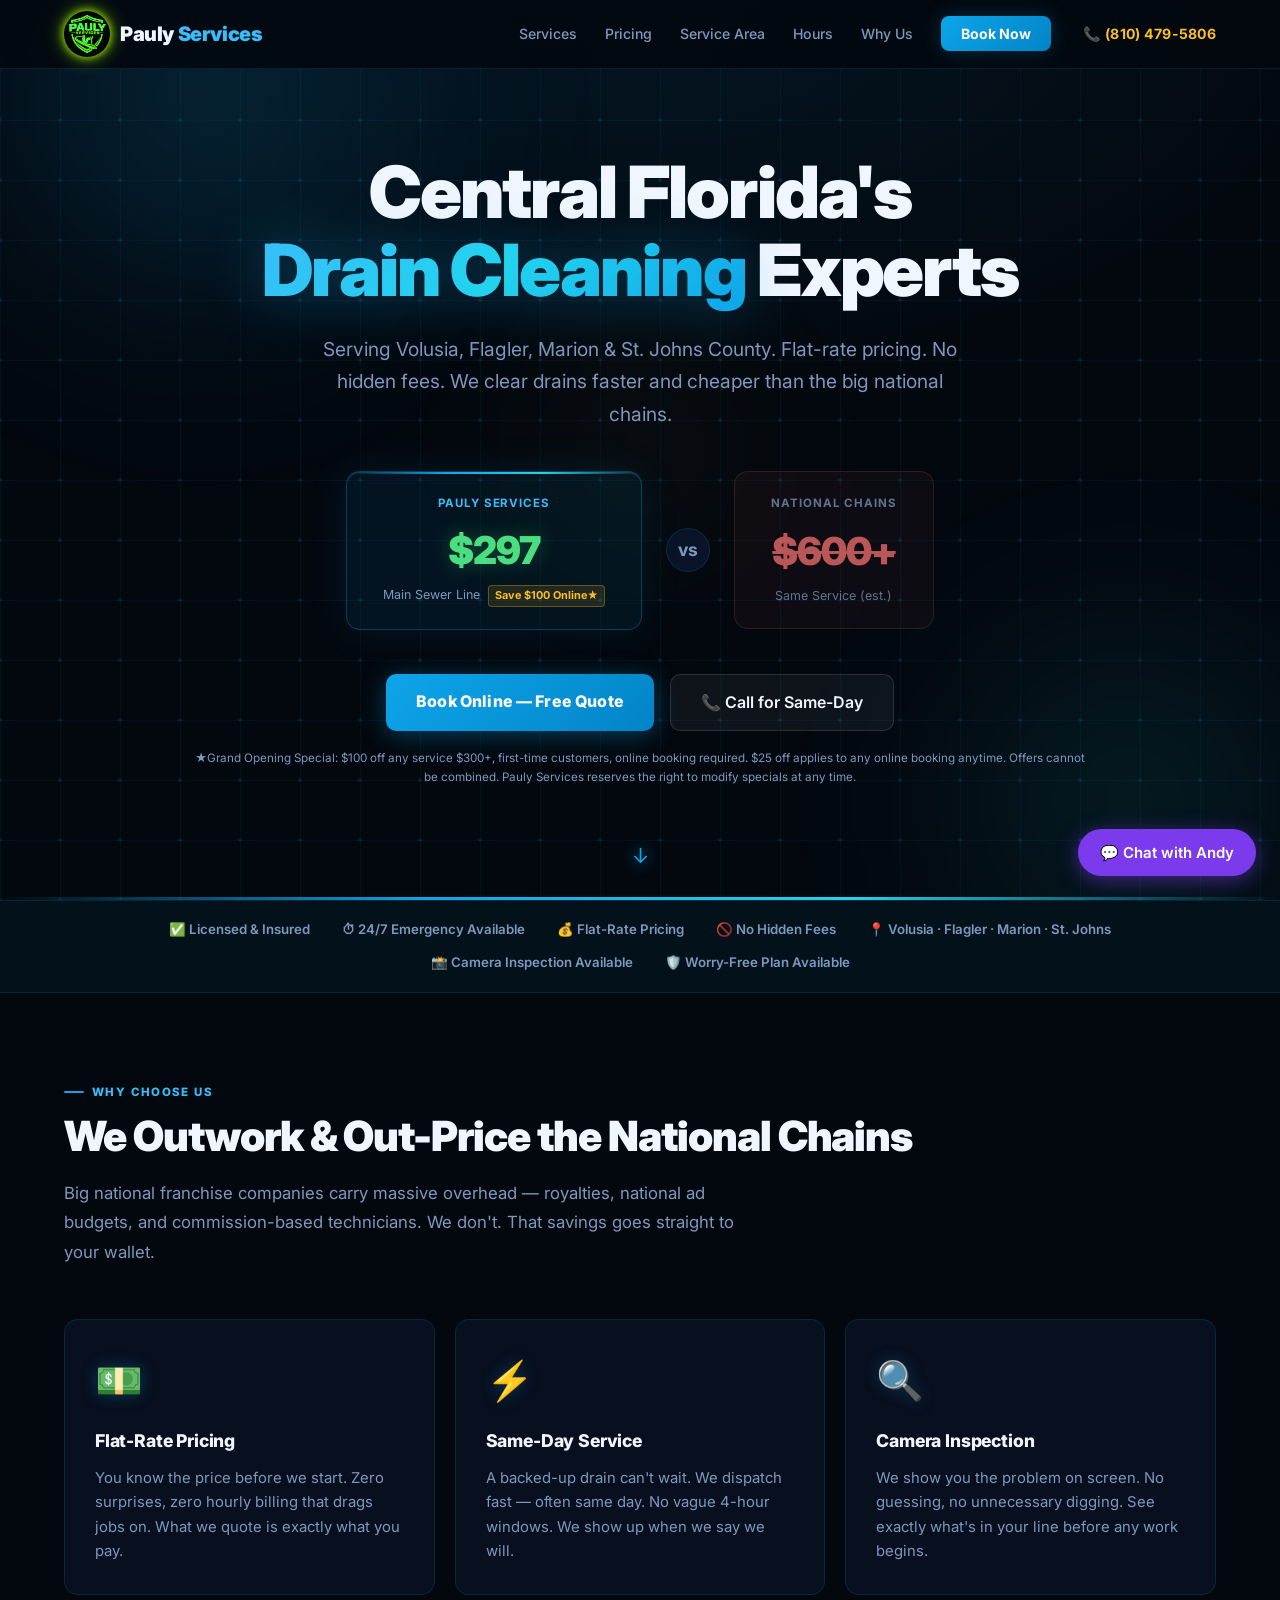
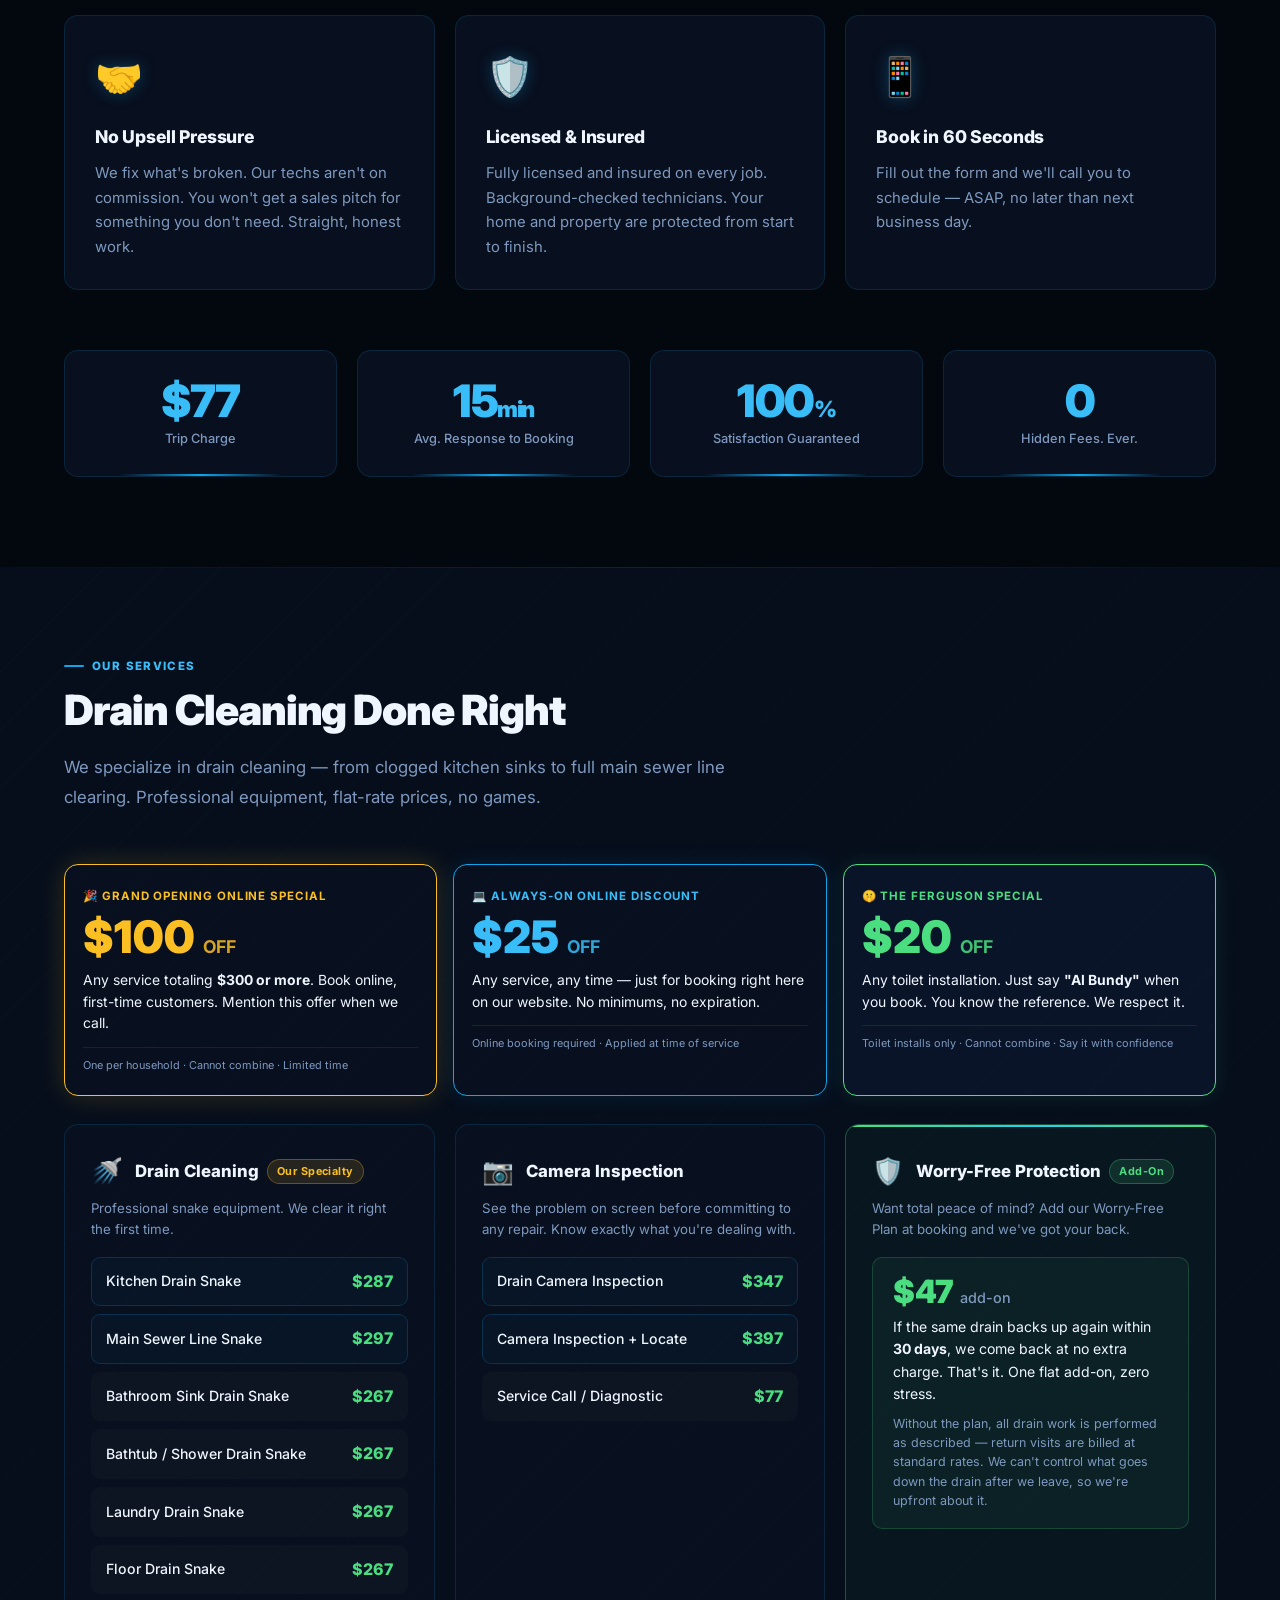
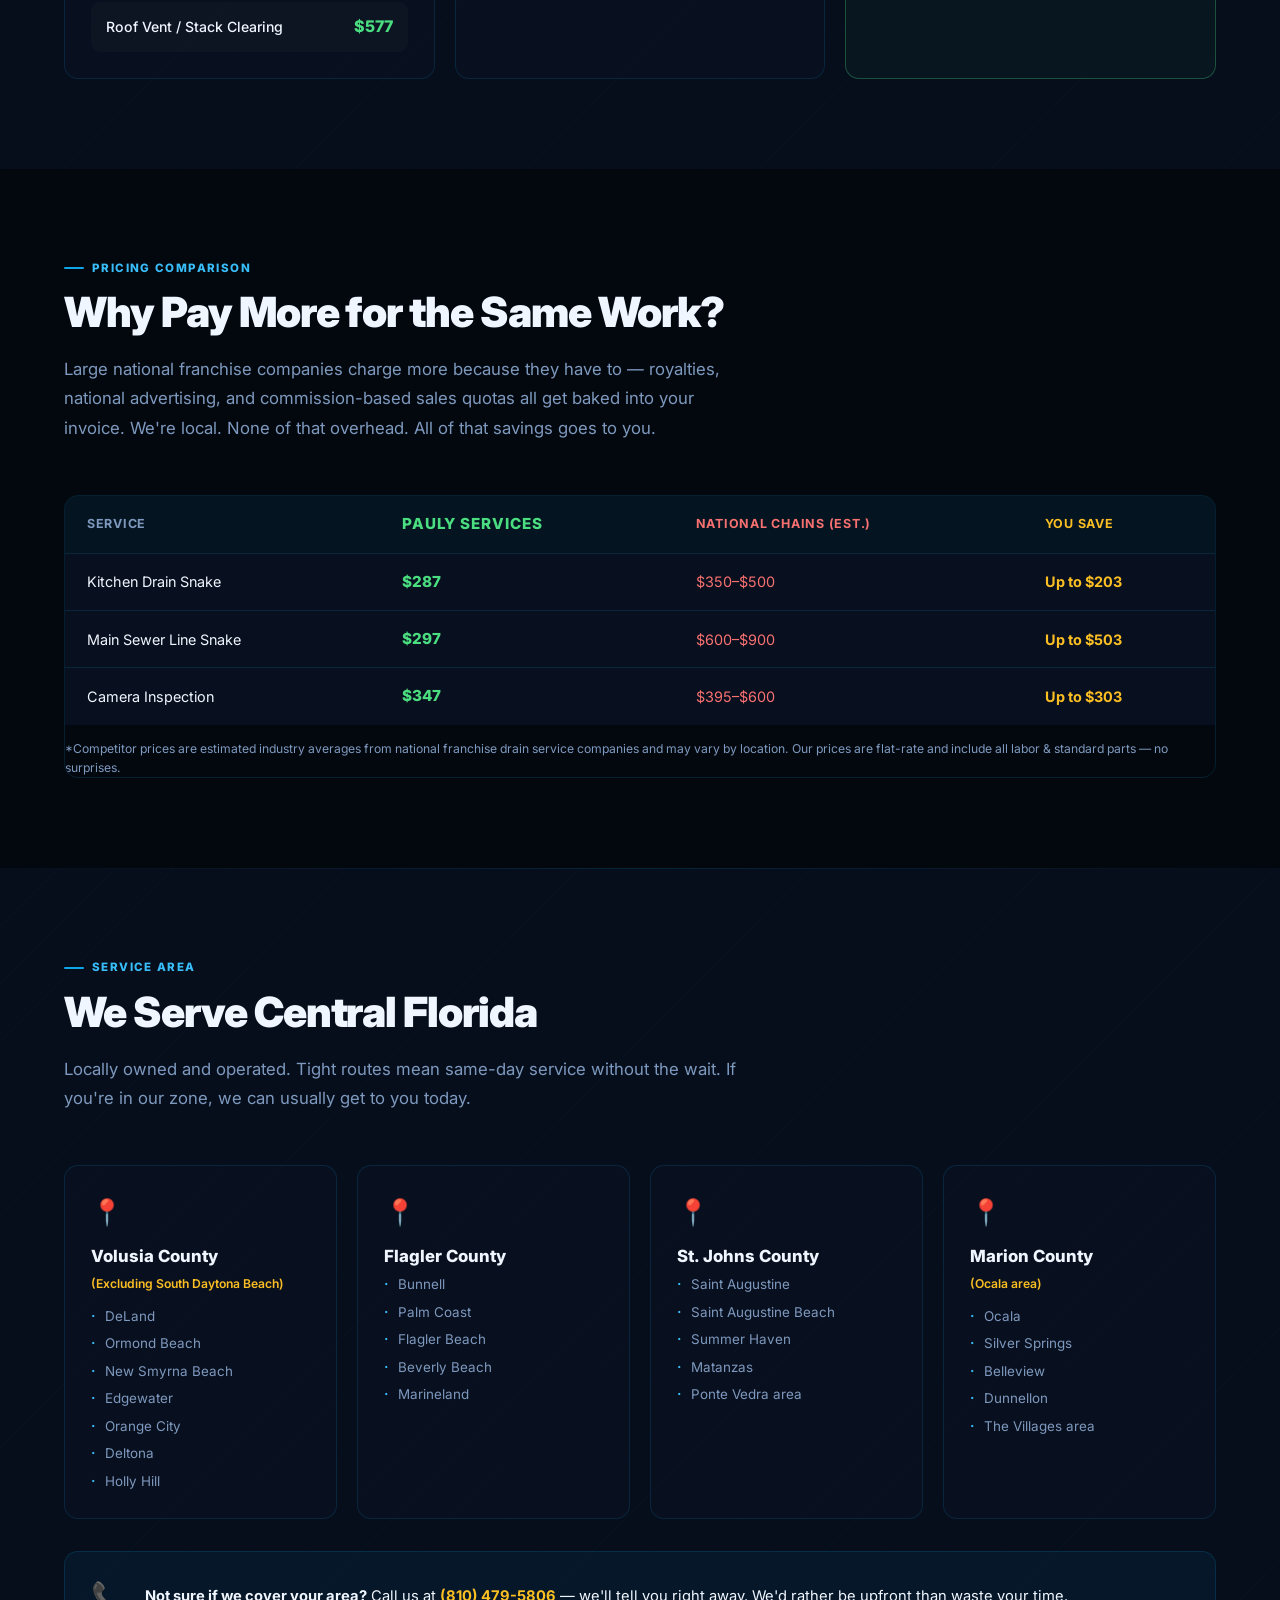
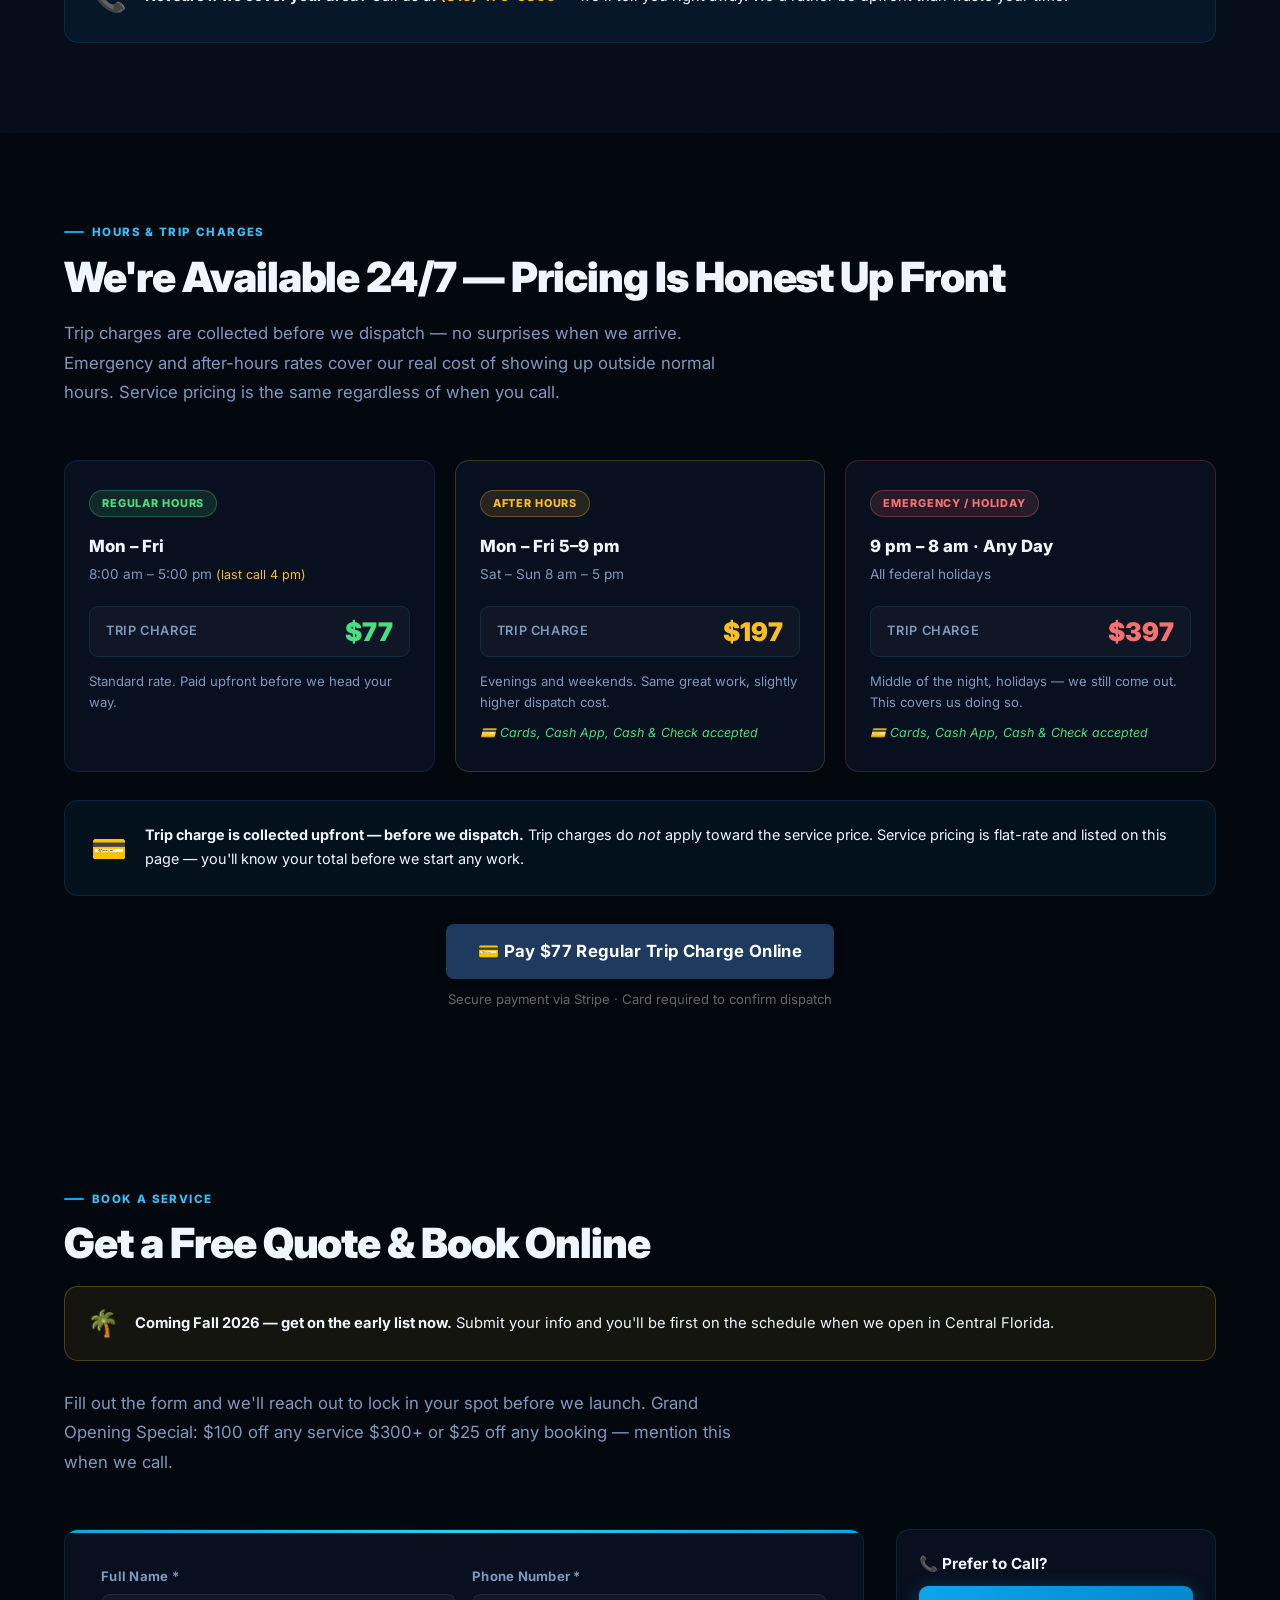
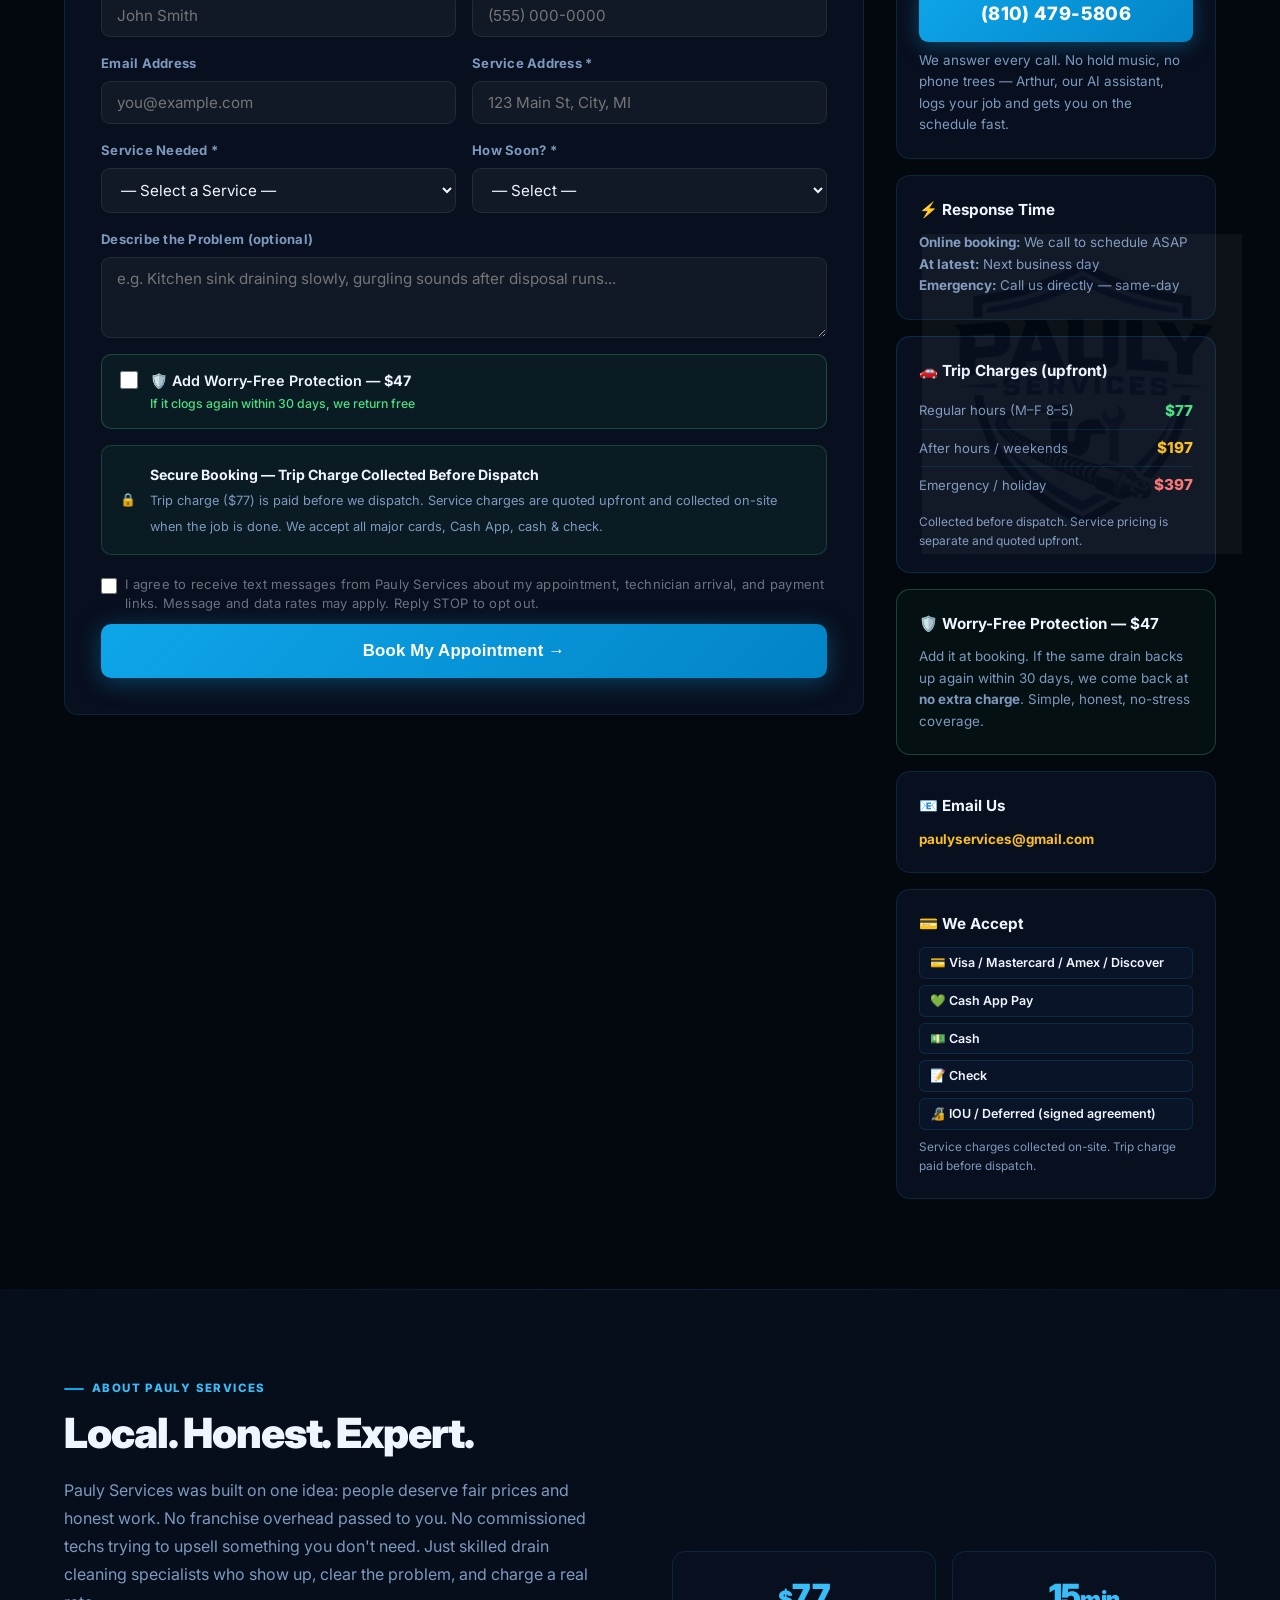
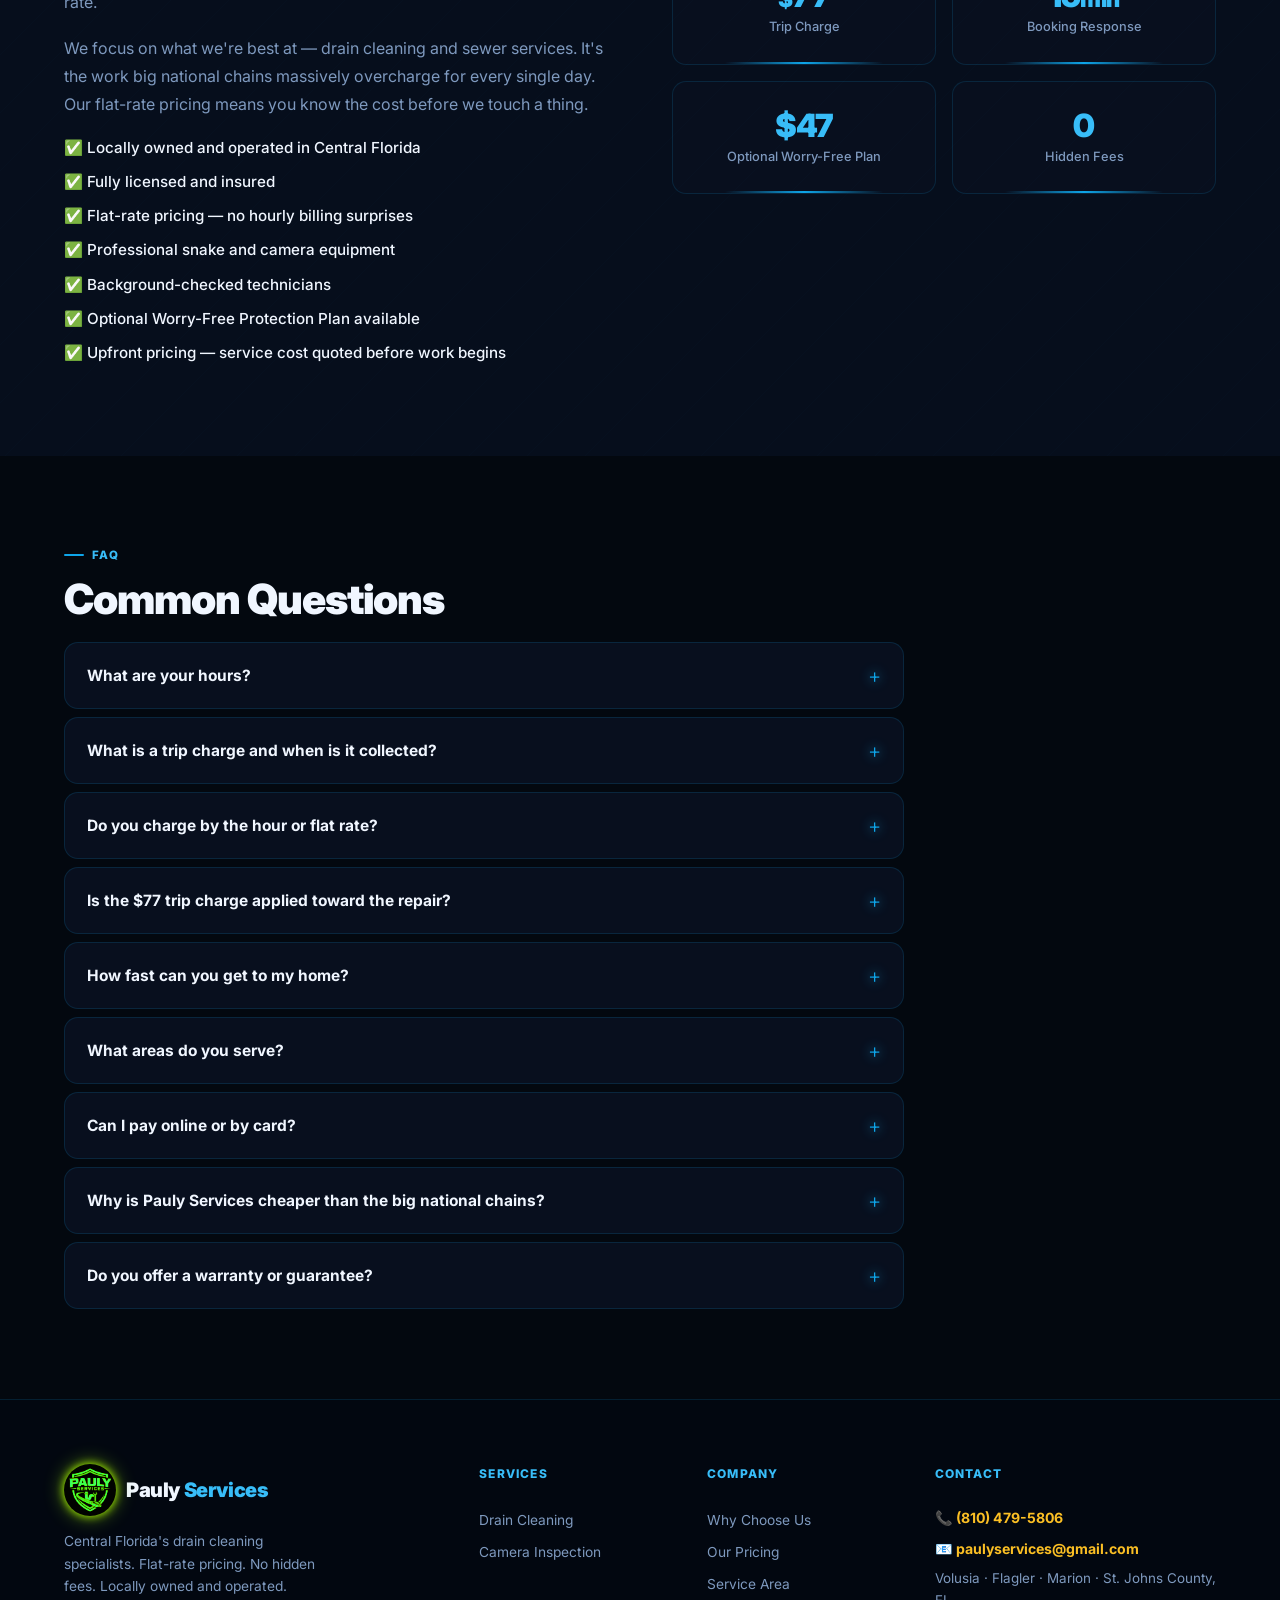
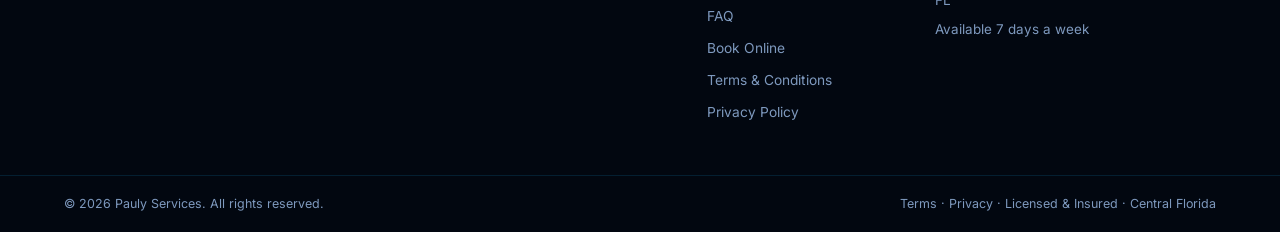
==== commit 4c92512c: "fix: resolve 7 copy inconsistencies (trip charge, payment, warranty, AI name, discount) - Standardiz" ====
--- a/index.html
+++ b/index.html
@@ -138,7 +138,7 @@
     <div class="stats-row">
       <div class="stat-box">
         <div class="stat-num" data-target="77" data-pb-name="Service Call / Diagnostic"><span class="unit">$</span><span class="count">0</span></div>
-        <div class="stat-label">Service Call / Diagnostic</div>
+        <div class="stat-label">Trip Charge</div>
       </div>
       <div class="stat-box">
         <div class="stat-num"><span class="count" data-target="15">0</span><span class="unit">min</span></div>
@@ -232,7 +232,7 @@
           <span class="cat-icon">📷</span>
           <h3>Camera Inspection</h3>
         </div>
-        <p class="cat-desc">See the problem on screen before spending a dime. Know exactly what you're dealing with.</p>
+        <p class="cat-desc">See the problem on screen before committing to any repair. Know exactly what you're dealing with.</p>
         <div class="service-list">
           <div class="service-item featured">
             <span class="service-name">Drain Camera Inspection</span>
@@ -240,7 +240,7 @@
           </div>
           <div class="service-item featured">
             <span class="service-name">Camera Inspection + Locate</span>
-            <span class="service-price">$397</span>
+            <span class="service-price" data-pb-name="Camera Inspection + Locate">$397</span>
           </div>
           <div class="service-item">
             <span class="service-name">Service Call / Diagnostic</span>
@@ -448,7 +448,7 @@
       <span class="odc-icon">🌴</span>
       <div><strong>Coming Fall 2026 — get on the early list now.</strong> Submit your info and you'll be first on the schedule when we open in Central Florida.</div>
     </div>
-    <p class="section-sub">Fill out the form and we'll reach out to lock in your spot before we launch. Mention the web special and save $60 on a kitchen drain.</p>
+    <p class="section-sub">Fill out the form and we'll reach out to lock in your spot before we launch. Grand Opening Special: $100 off any service $300+ or $25 off any booking — mention this when we call.</p>
 
     <div class="booking-wrap">
       <form class="booking-form" id="booking-form">
@@ -480,18 +480,18 @@
             <select id="service" name="service" required>
               <option value="">— Select a Service —</option>
               <optgroup label="Drain Cleaning">
-              <option value="Kitchen Drain Snake — $297">Kitchen Drain Snake — $297</option>
-                <option value="Main Sewer Line Snake — $397">Main Sewer Line Snake — $397</option>
-                <option value="Bathroom Sink Drain Snake — $267">Bathroom Sink Drain Snake — $267</option>
-                <option value="Bathtub / Shower Drain — $267">Bathtub / Shower Drain — $267</option>
-                <option value="Laundry Drain — $267">Laundry Drain — $267</option>
-                <option value="Floor Drain — $267">Floor Drain — $267</option>
-                <option value="Roof Vent / Stack Clearing — $577">Roof Vent / Stack Clearing — $577</option>
+                <option data-pb-option="Kitchen Drain Snake" value="Kitchen Drain Snake — $287">Kitchen Drain Snake — $287</option>
+                <option data-pb-option="Main Sewer Line Snake" value="Main Sewer Line Snake — $297">Main Sewer Line Snake — $297</option>
+                <option data-pb-option="Bathroom Sink Drain Snake" value="Bathroom Sink Drain Snake — $267">Bathroom Sink Drain Snake — $267</option>
+                <option data-pb-option="Bathtub / Shower Drain Snake" value="Bathtub / Shower Drain Snake — $267">Bathtub / Shower Drain Snake — $267</option>
+                <option data-pb-option="Laundry Drain Snake" value="Laundry Drain Snake — $267">Laundry Drain Snake — $267</option>
+                <option data-pb-option="Floor Drain Snake" value="Floor Drain Snake — $267">Floor Drain Snake — $267</option>
+                <option data-pb-option="Roof Vent / Stack Clearing" value="Roof Vent / Stack Clearing — $577">Roof Vent / Stack Clearing — $577</option>
               </optgroup>
               <optgroup label="Camera Inspection">
-                <option value="Drain Camera Inspection — $297">Drain Camera Inspection — $297</option>
-                <option value="Camera Inspection + Locate — $397">Camera Inspection + Locate — $397</option>
-                <option value="Service Call / Diagnostic — $77">Service Call / Diagnostic — $77</option>
+                <option data-pb-option="Drain Camera Inspection" value="Drain Camera Inspection — $347">Drain Camera Inspection — $347</option>
+                <option data-pb-option="Camera Inspection + Locate" value="Camera Inspection + Locate — $397">Camera Inspection + Locate — $397</option>
+                <option data-pb-option="Service Call / Diagnostic" value="Service Call / Diagnostic — $77">Service Call / Diagnostic — $77</option>
               </optgroup>
               <optgroup label="Other">
                 <option value="Not sure — need diagnosis">Not sure — need diagnosis</option>
@@ -525,8 +525,8 @@
         <div class="payment-notice">
           <span class="payment-icon">🔒</span>
           <div>
-            <strong>Secure Booking — No Payment Required to Book</strong><br />
-            <span>Payment is collected on-site when the job is done. We accept all major cards, Cash App, cash &amp; check.</span>
+            <strong>Secure Booking — Trip Charge Collected Before Dispatch</strong><br />
+            <span>Trip charge ($77) is paid before we dispatch. Service charges are quoted upfront and collected on-site when the job is done. We accept all major cards, Cash App, cash &amp; check.</span>
           </div>
         </div>
 
@@ -548,7 +548,7 @@
         <div class="sidebar-card">
           <h4>📞 Prefer to Call?</h4>
           <a href="tel:+18104795806" class="sidebar-phone">(810) 479-5806</a>
-          <p>We answer every call. No hold music, no phone trees &#8212; Arthuron, our intake system, logs your job and gets you on the schedule fast.</p>
+          <p>We answer every call. No hold music, no phone trees &#8212; Arthur, our AI assistant, logs your job and gets you on the schedule fast.</p>
         </div>
         <div class="sidebar-card">
           <h4>⚡ Response Time</h4>
@@ -580,7 +580,7 @@
             <span class="pay-badge">📝 Check</span>
             <span class="pay-badge">🔏 IOU / Deferred (signed agreement)</span>
           </div>
-          <p style="font-size:0.74rem;color:var(--muted);margin-top:8px">All payments collected on-site by your technician at time of service.</p>
+          <p style="font-size:0.74rem;color:var(--muted);margin-top:8px">Service charges collected on-site. Trip charge paid before dispatch.</p>
         </div>
       </div>
     </div>
@@ -608,21 +608,21 @@
         <li>✅ Professional snake and camera equipment</li>
         <li>✅ Background-checked technicians</li>
         <li>✅ Optional Worry-Free Protection Plan available</li>
-        <li>✅ Satisfaction guaranteed or we make it right</li>
+        <li>✅ Upfront pricing — service cost quoted before work begins</li>
       </ul>
     </div>
     <div style="display:grid;grid-template-columns:1fr 1fr;gap:16px;">
       <div class="stat-box">
         <div class="stat-num" style="font-size:2rem" data-pb-name="Service Call / Diagnostic"><span class="unit">$</span><span class="pb-price">77</span></div>
-        <div class="stat-label">Diagnostic / Service Call</div>
+        <div class="stat-label">Trip Charge</div>
       </div>
       <div class="stat-box">
         <div class="stat-num" style="font-size:2rem">15<span class="unit">min</span></div>
         <div class="stat-label">Booking Response</div>
       </div>
       <div class="stat-box">
-        <div class="stat-num" style="font-size:2rem">30<span class="unit">day</span></div>
-        <div class="stat-label">Drain Warranty</div>
+        <div class="stat-num" style="font-size:2rem">$47</div>
+        <div class="stat-label">Optional Worry-Free Plan</div>
       </div>
       <div class="stat-box">
         <div class="stat-num" style="font-size:2rem">0</div>
@@ -644,15 +644,15 @@
       </div>
       <div class="faq-item">
         <button class="faq-q">What is a trip charge and when is it collected?</button>
-        <div class="faq-a">A trip charge covers the cost of dispatching to your location and is collected <strong>upfront before we head your way</strong>. Regular hours (M–F 8–5): $87. After hours / weekends: $197. Emergency, late night, or holiday: $397. Trip charges are separate from service pricing — your flat-rate service cost is quoted before any work begins.</div>
+        <div class="faq-a">A trip charge covers the cost of dispatching to your location and is collected <strong>upfront before we head your way</strong>. Regular hours (M–F 8–5): <span data-pb-name="Service Call / Diagnostic">$77</span>. After hours / weekends: <span data-pb-name="Trip Charge (After Hours  Saterday)">$197</span>. Emergency, late night, or holiday: <span data-pb-name="Trip Charge (After Hours Any Time 24/7)">$397</span>. Trip charges are separate from service pricing — your flat-rate service cost is quoted before any work begins.</div>
       </div>
       <div class="faq-item">
         <button class="faq-q">Do you charge by the hour or flat rate?</button>
         <div class="faq-a">Flat rate, every time. Every service has a fixed price listed right on our site. You'll know the exact cost before we start — no meter running while we work.</div>
       </div>
       <div class="faq-item">
-        <button class="faq-q">Is the $77 service call fee applied toward the repair?</button>
-        <div class="faq-a">Yes. The $77 diagnostic fee is credited toward any service we perform on the same visit.</div>
+        <button class="faq-q">Is the $77 trip charge applied toward the repair?</button>
+        <div class="faq-a">Yes. The $77 trip charge is credited toward any service we perform on the same visit.</div>
       </div>
       <div class="faq-item">
         <button class="faq-q">How fast can you get to my home?</button>
@@ -664,7 +664,7 @@
       </div>
       <div class="faq-item">
         <button class="faq-q">Can I pay online or by card?</button>
-        <div class="faq-a">We accept all major credit and debit cards (Visa, Mastercard, Amex, Discover), Cash App Pay, cash, and check — all collected on-site by your technician when the job is done. No payment is required to book.</div>
+        <div class="faq-a">We accept all major credit and debit cards (Visa, Mastercard, Amex, Discover), Cash App Pay, cash, and check. Trip charge ($77) is collected before dispatch — service charges are quoted upfront and collected on-site when the job is done.</div>
       </div>
       <div class="faq-item">
         <button class="faq-q">Why is Pauly Services cheaper than the big national chains?</button>
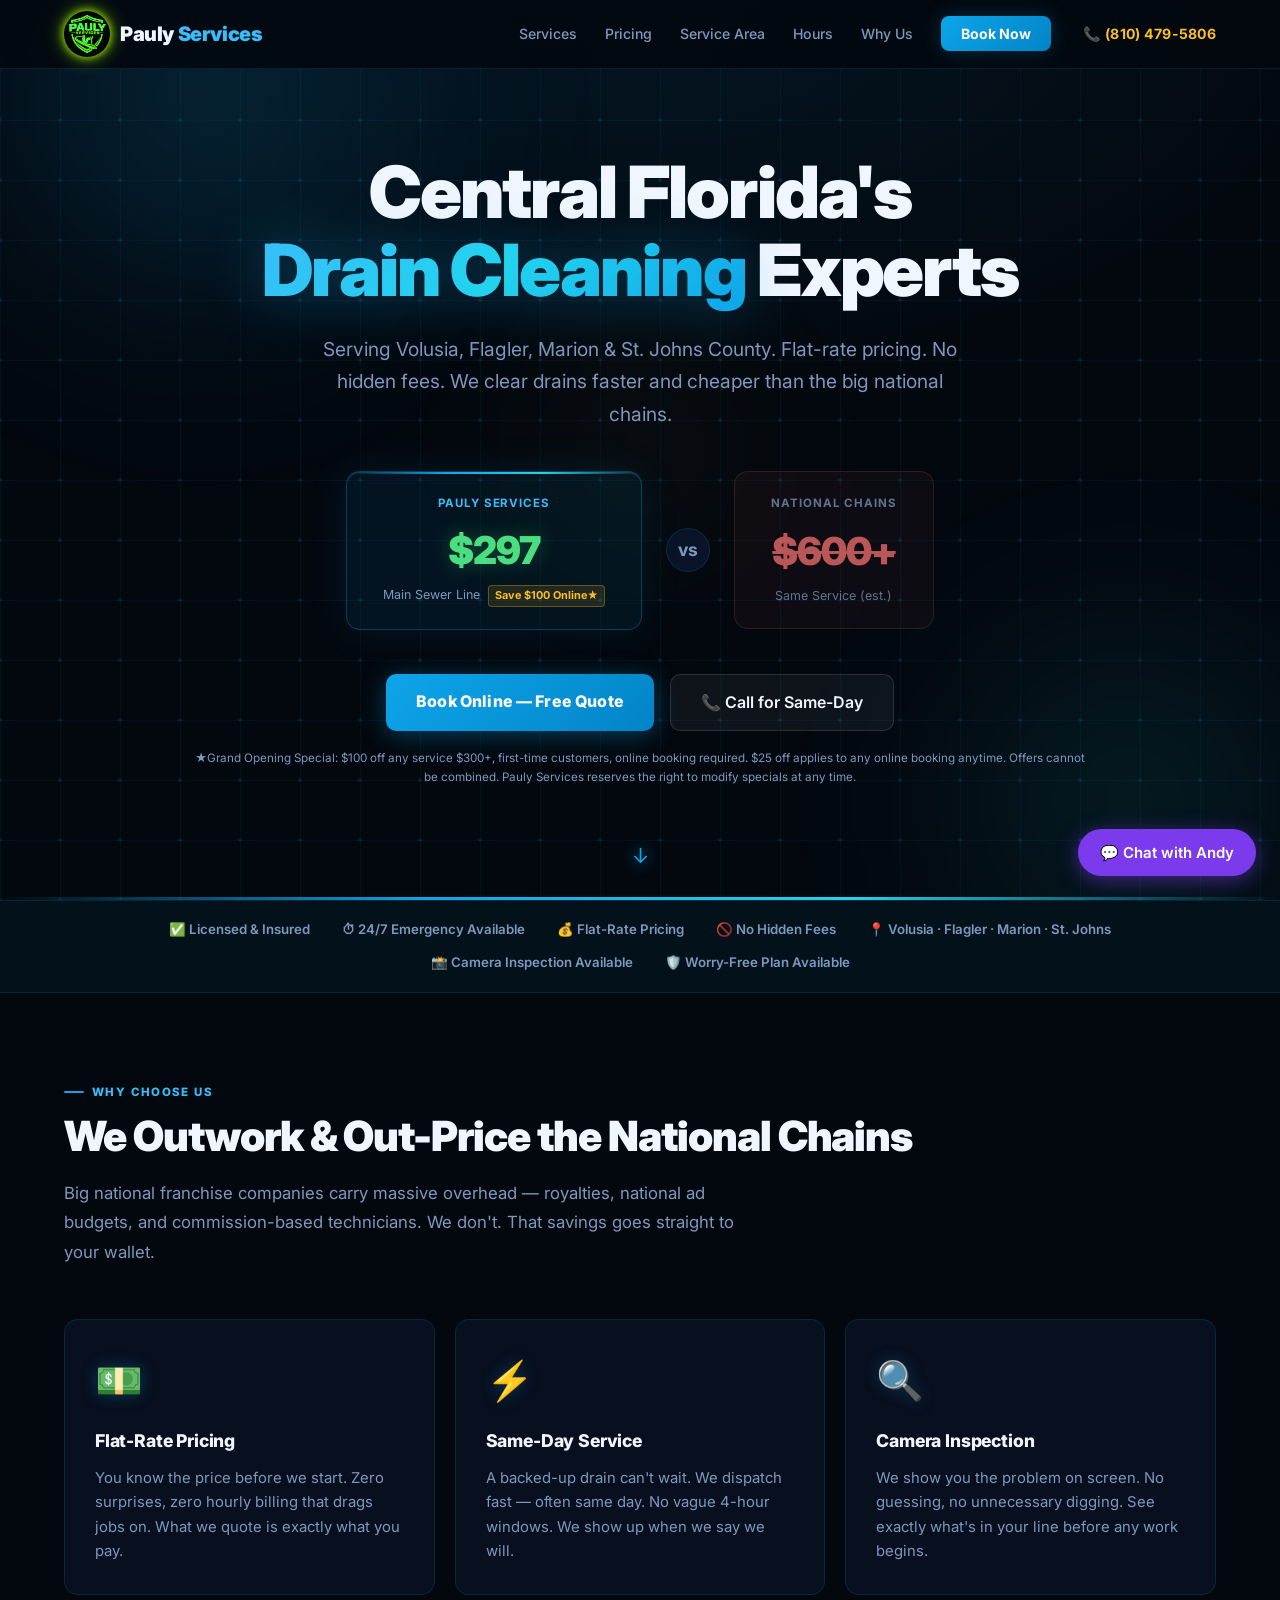
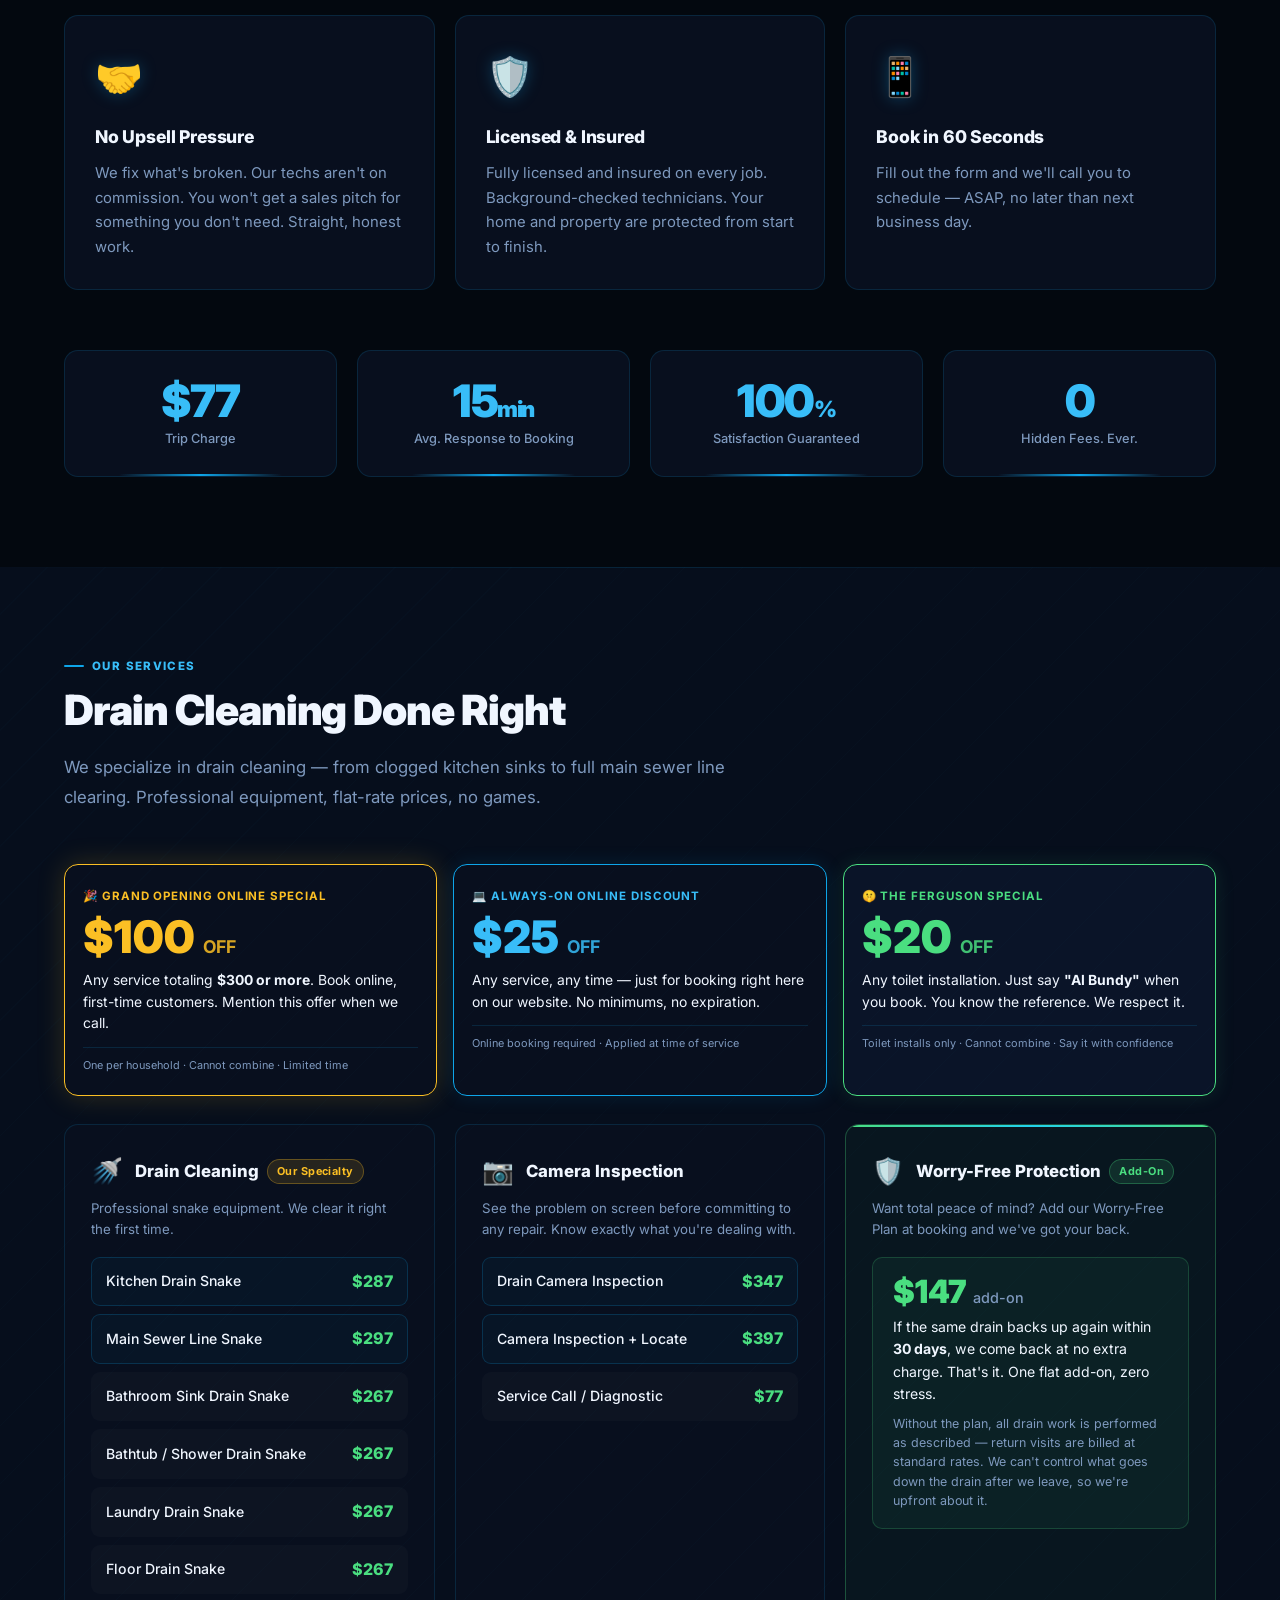
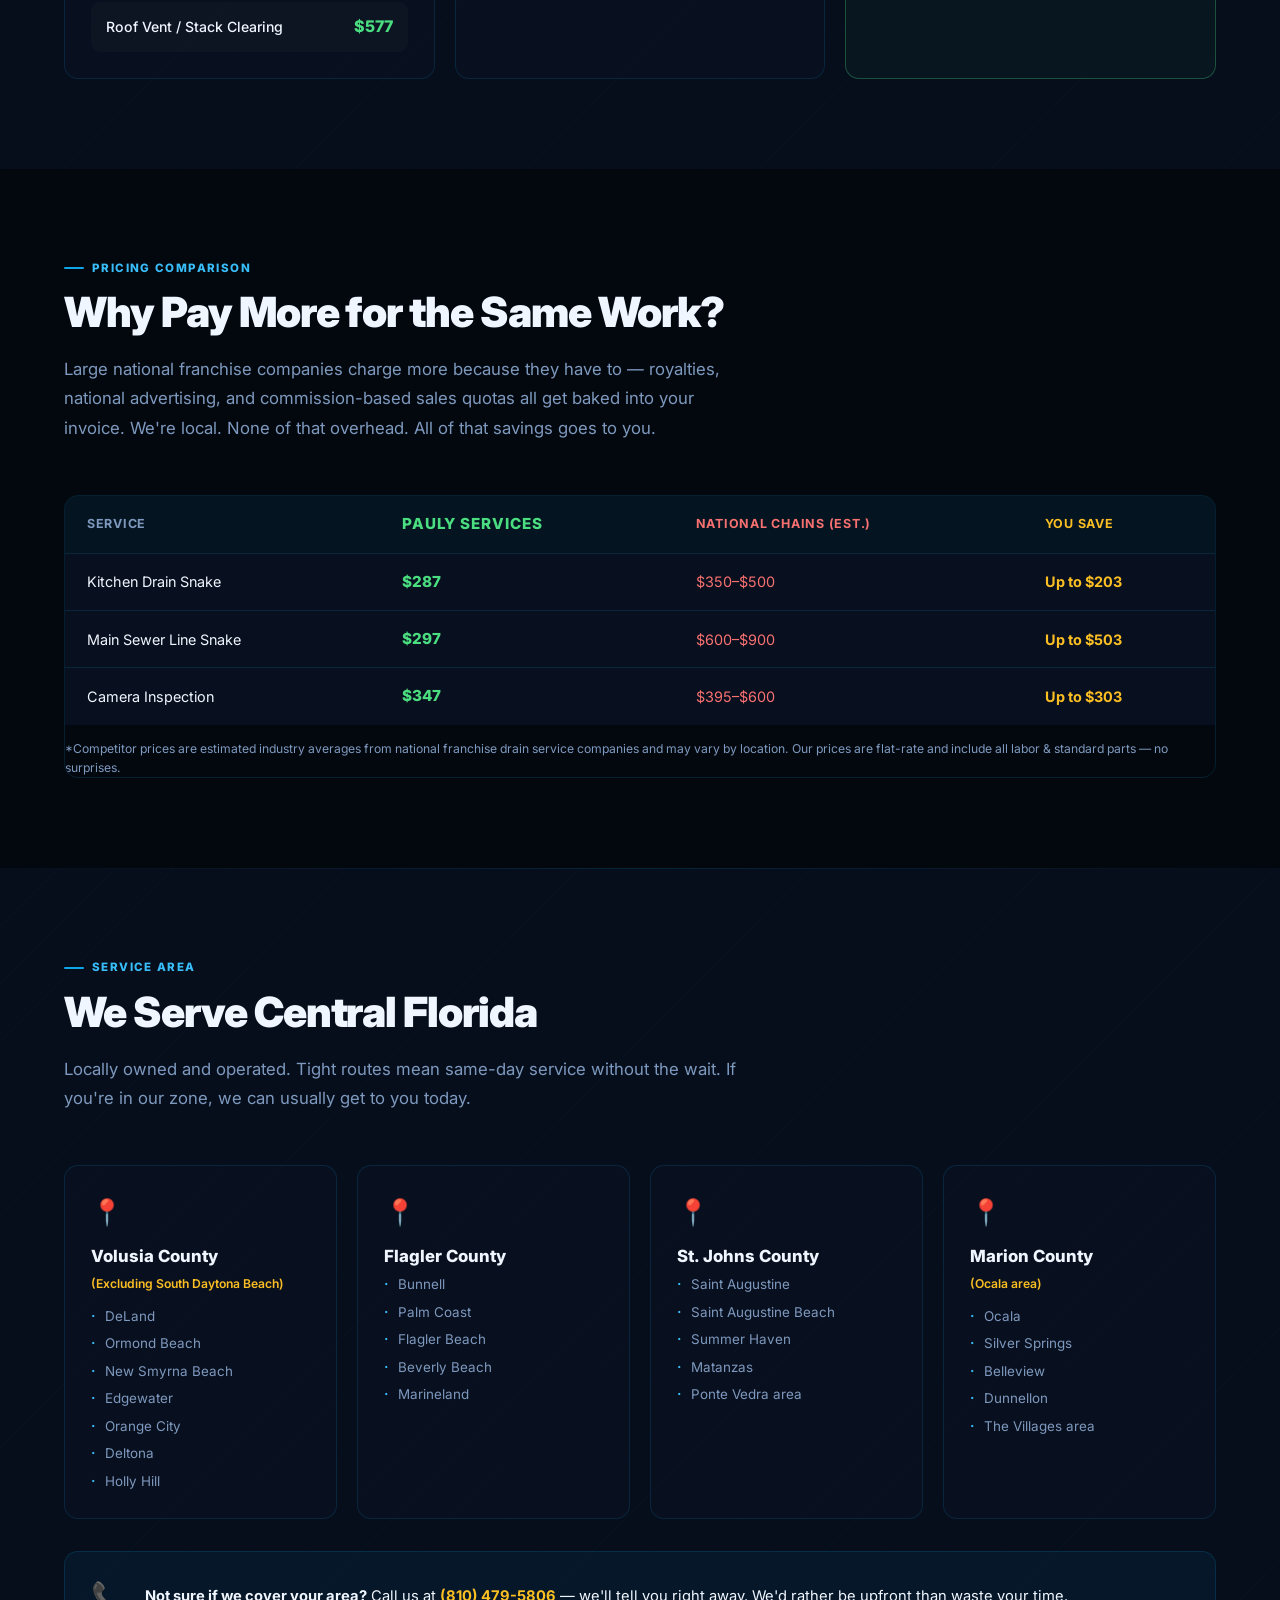
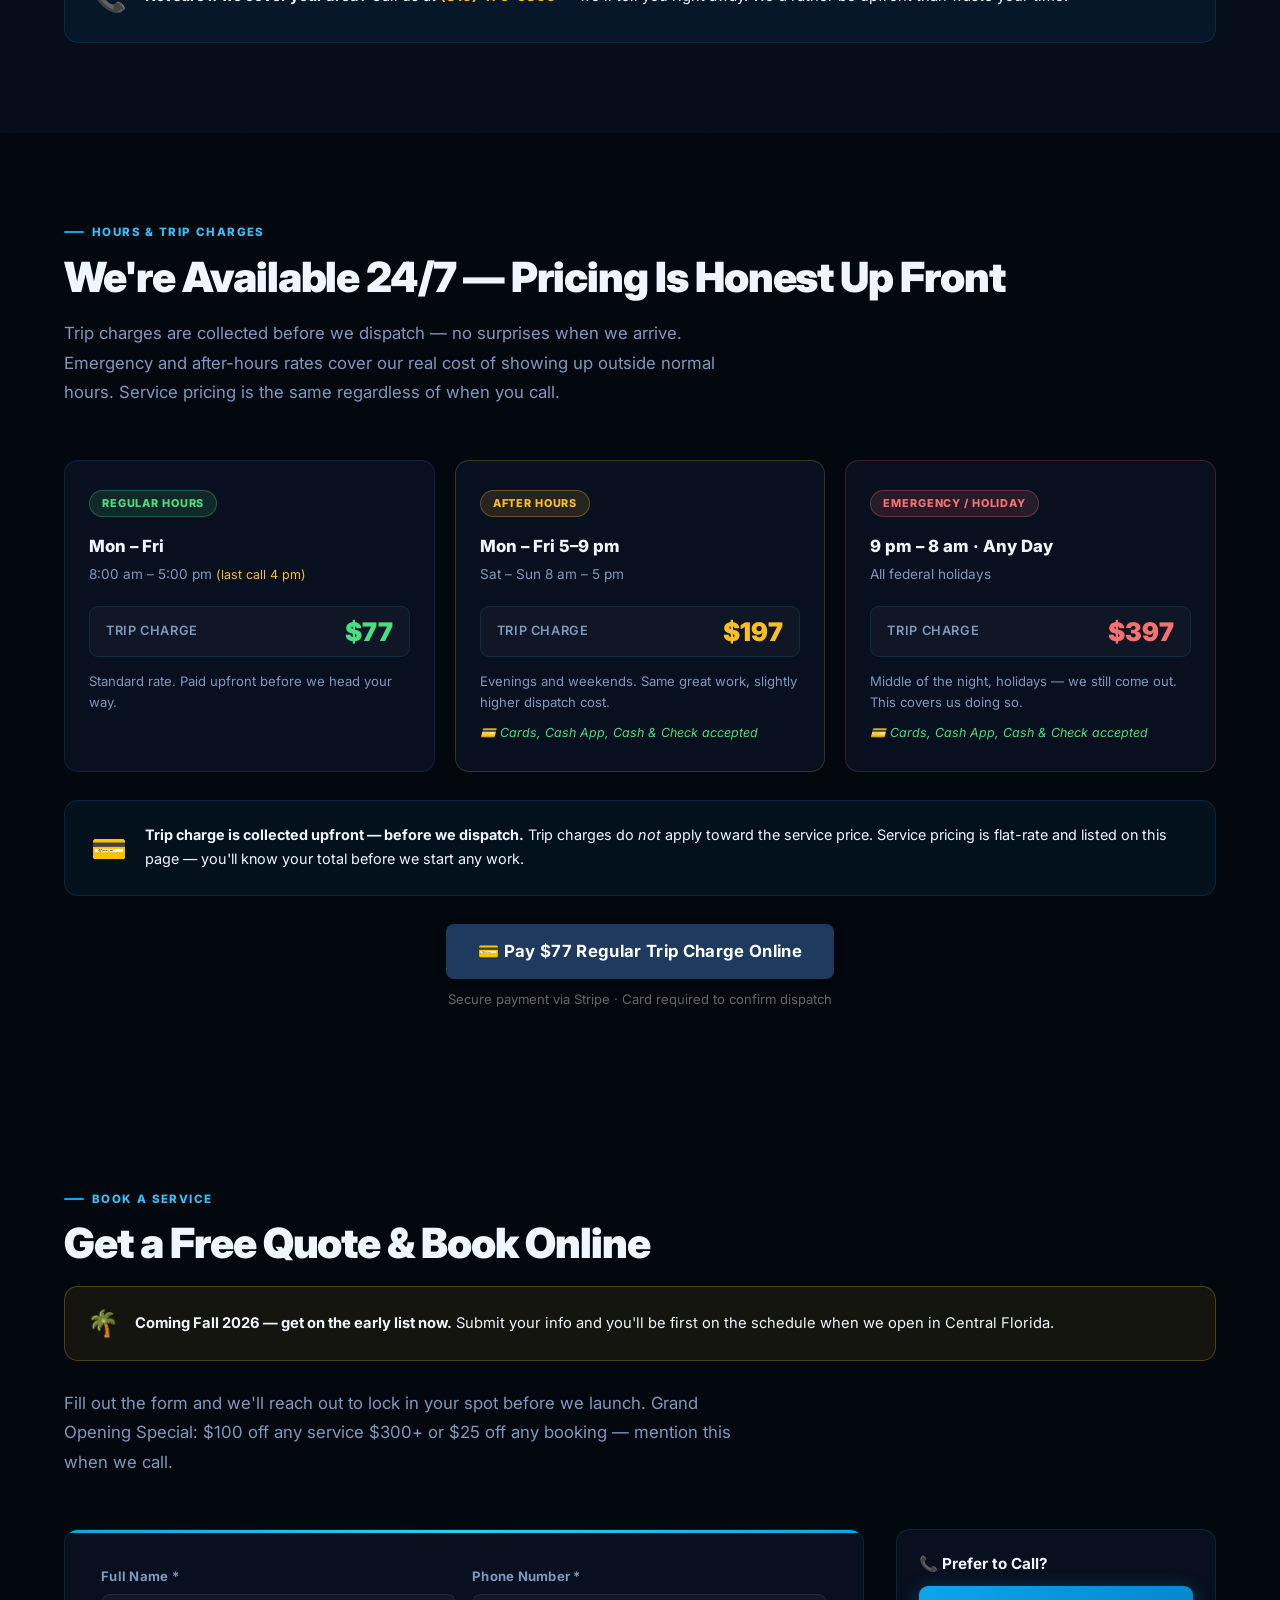
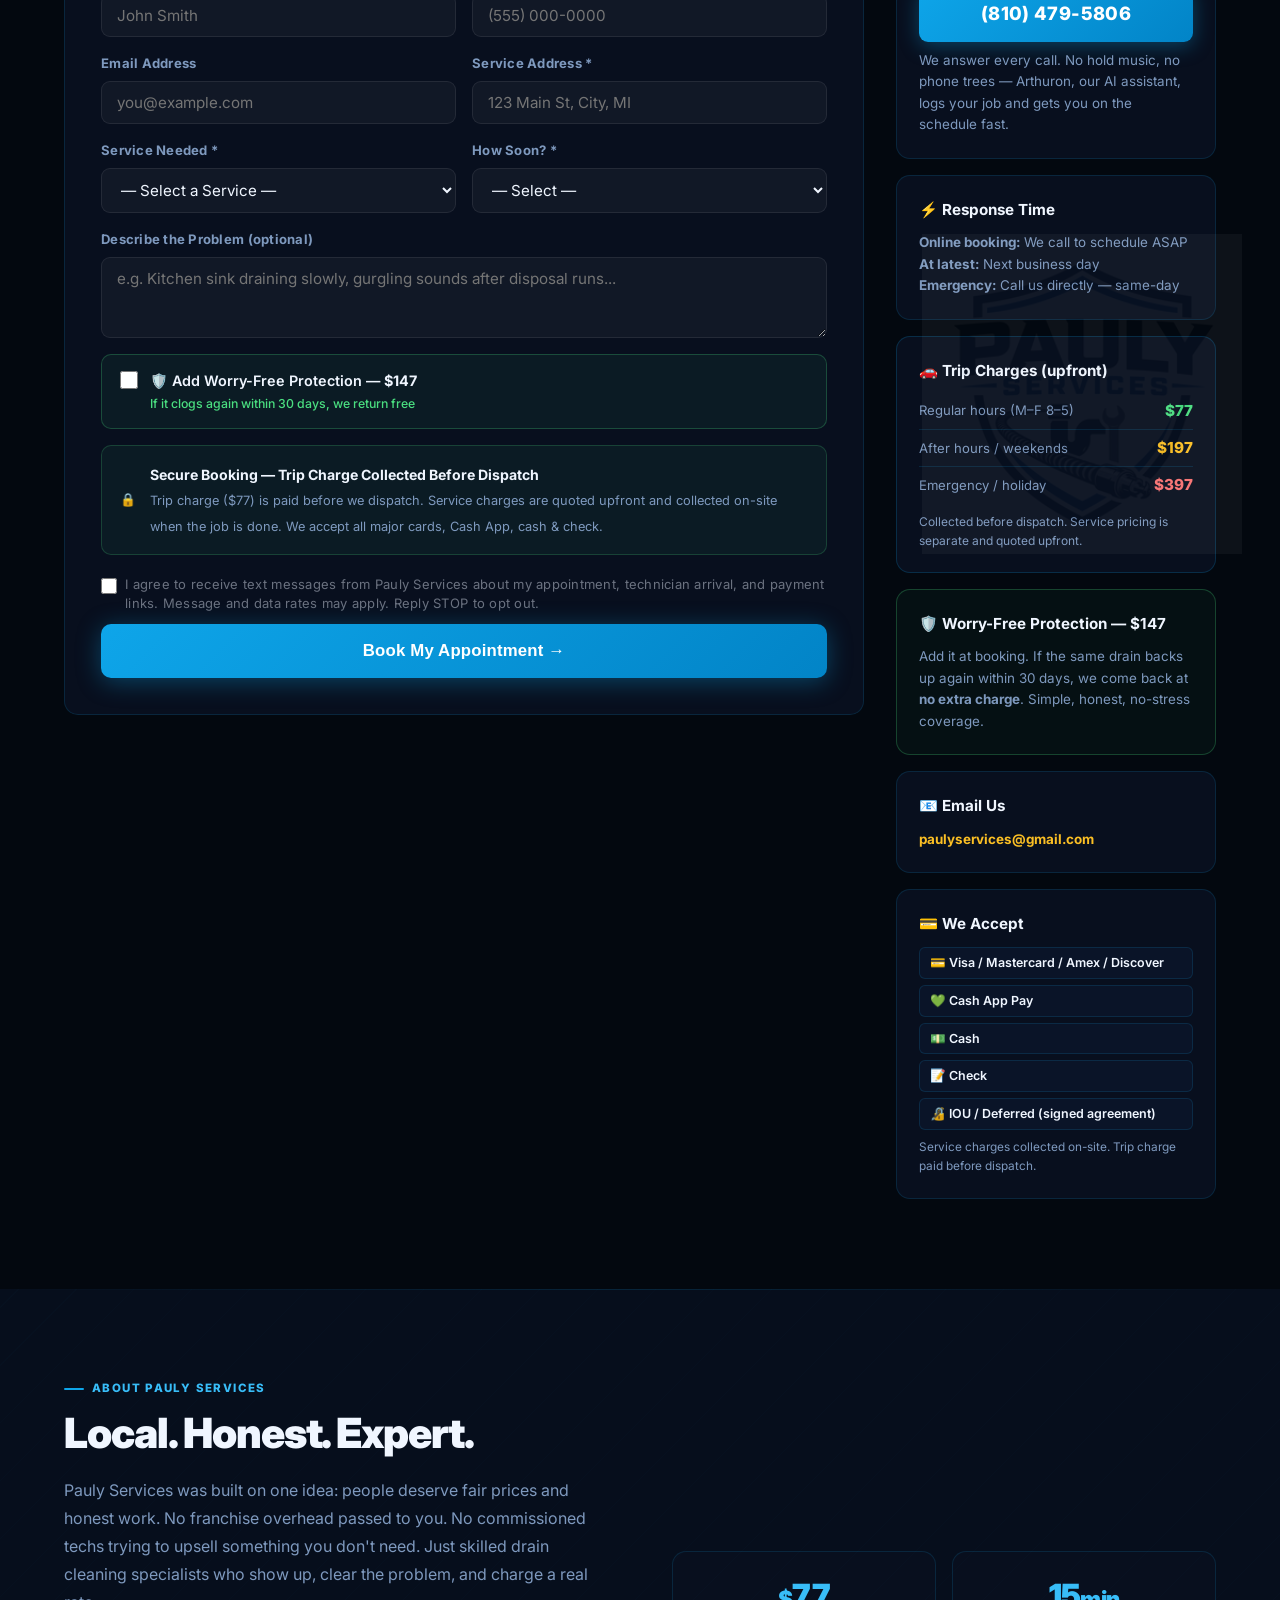
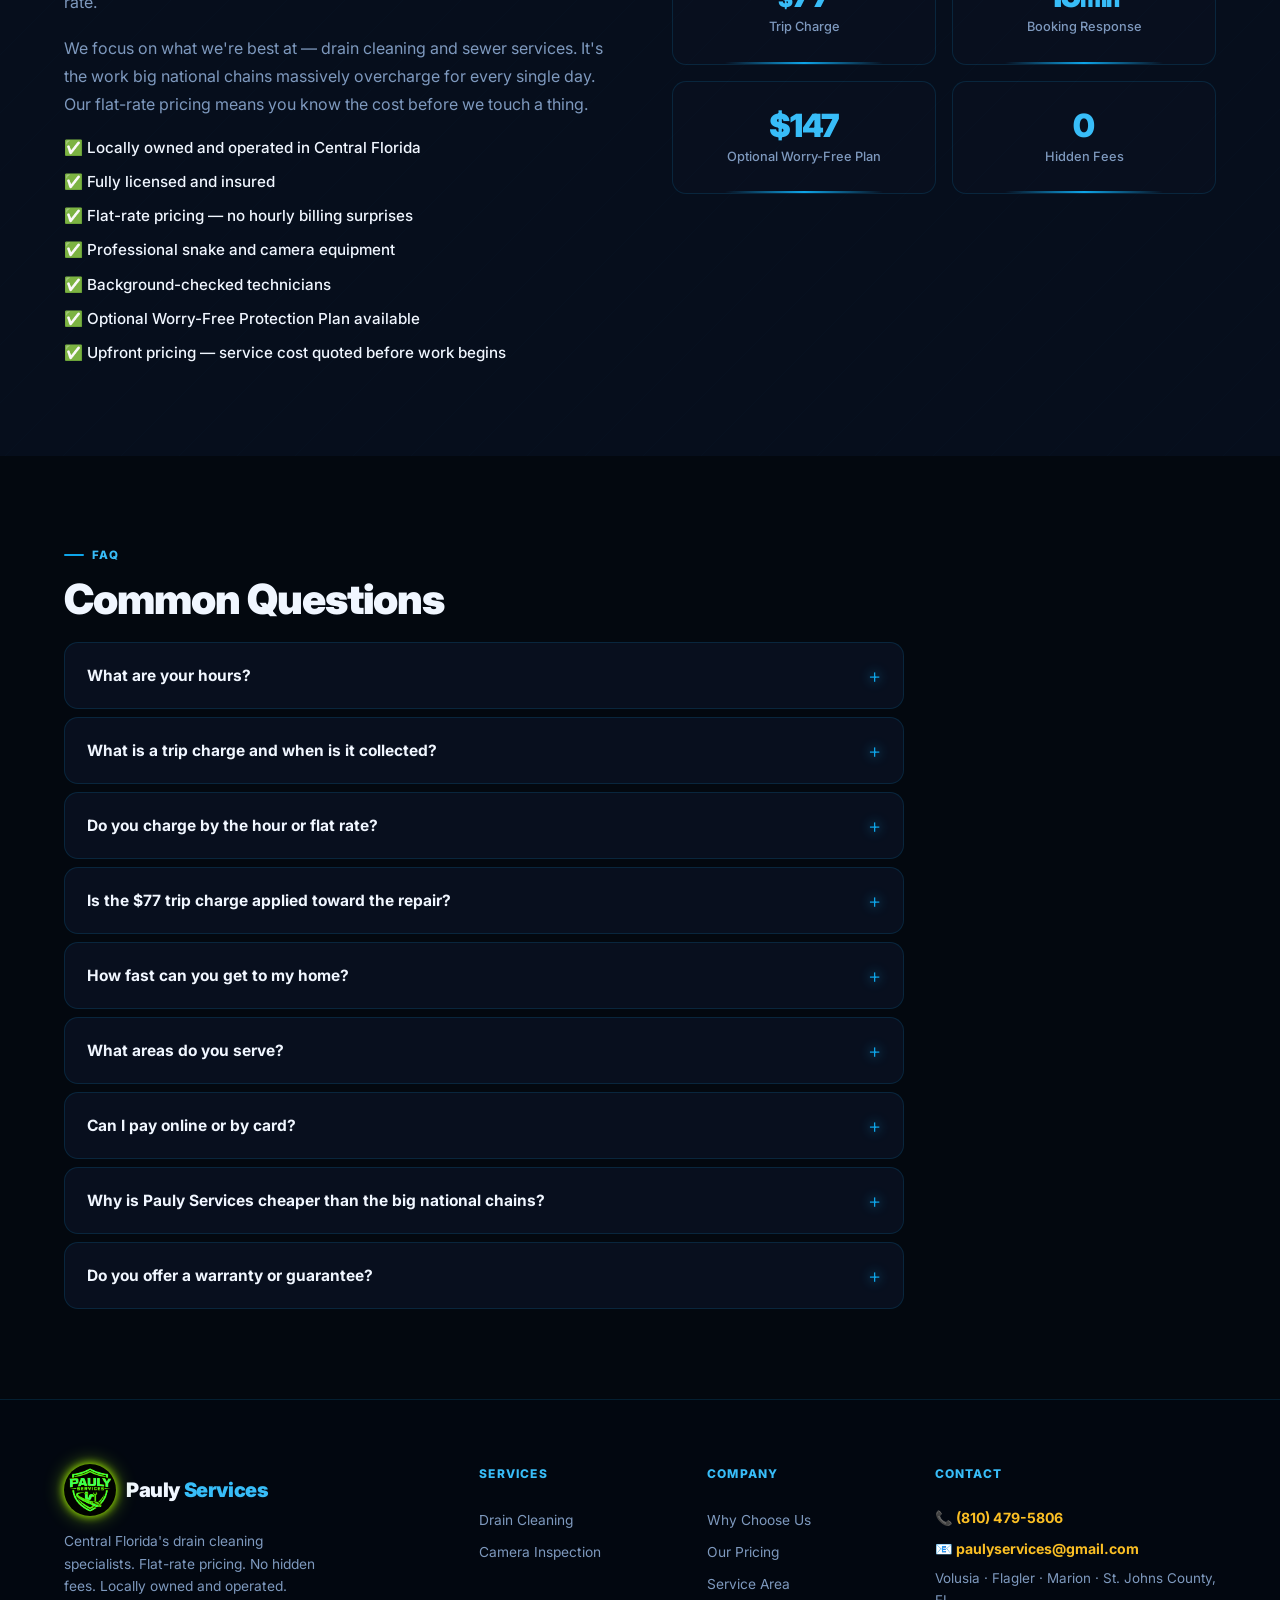
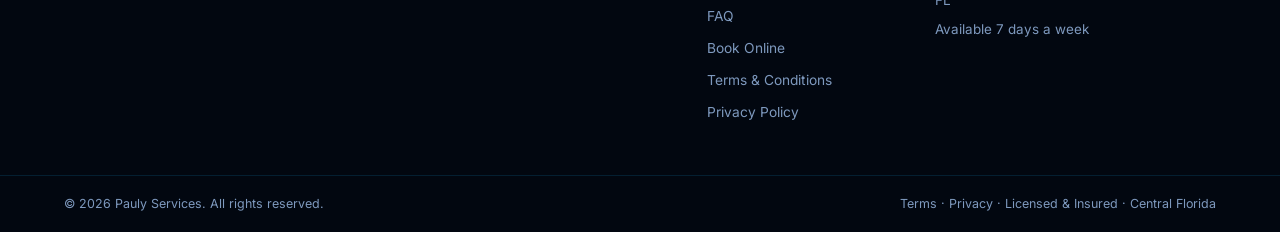
==== commit e27dd8a7: "fix: Arthuron (revert name), Worry-Free Plan 7 → 47 Co-Authored-By: Claude Sonnet 4.6 <noreply@anthr" ====
--- a/index.html
+++ b/index.html
@@ -257,7 +257,7 @@
         </div>
         <p class="cat-desc">Want total peace of mind? Add our Worry-Free Plan at booking and we've got your back.</p>
         <div class="worry-free-box">
-          <div class="wf-price">$47 <span class="wf-per">add-on</span></div>
+          <div class="wf-price">$147 <span class="wf-per">add-on</span></div>
           <p class="wf-desc">If the same drain backs up again within <strong>30 days</strong>, we come back at no extra charge. That's it. One flat add-on, zero stress.</p>
           <p class="wf-note">Without the plan, all drain work is performed as described — return visits are billed at standard rates. We can't control what goes down the drain after we leave, so we're upfront about it.</p>
         </div>
@@ -518,7 +518,7 @@
         <div class="worry-free-check">
           <label class="wf-label">
             <input type="checkbox" name="worry_free" value="yes" />
-            <span class="wf-check-text">🛡️ Add Worry-Free Protection — <strong>$47</strong> &nbsp;<span class="wf-tag">If it clogs again within 30 days, we return free</span></span>
+            <span class="wf-check-text">🛡️ Add Worry-Free Protection — <strong>$147</strong> &nbsp;<span class="wf-tag">If it clogs again within 30 days, we return free</span></span>
           </label>
         </div>
 
@@ -548,7 +548,7 @@
         <div class="sidebar-card">
           <h4>📞 Prefer to Call?</h4>
           <a href="tel:+18104795806" class="sidebar-phone">(810) 479-5806</a>
-          <p>We answer every call. No hold music, no phone trees &#8212; Arthur, our AI assistant, logs your job and gets you on the schedule fast.</p>
+          <p>We answer every call. No hold music, no phone trees &#8212; Arthuron, our AI assistant, logs your job and gets you on the schedule fast.</p>
         </div>
         <div class="sidebar-card">
           <h4>⚡ Response Time</h4>
@@ -564,7 +564,7 @@
           <p style="font-size:0.75rem;color:var(--muted);margin-top:8px">Collected before dispatch. Service pricing is separate and quoted upfront.</p>
         </div>
         <div class="sidebar-card guarantee">
-          <h4>🛡️ Worry-Free Protection — $47</h4>
+          <h4>🛡️ Worry-Free Protection — $147</h4>
           <p>Add it at booking. If the same drain backs up again within 30 days, we come back at <strong>no extra charge</strong>. Simple, honest, no-stress coverage.</p>
         </div>
         <div class="sidebar-card">
@@ -621,7 +621,7 @@
         <div class="stat-label">Booking Response</div>
       </div>
       <div class="stat-box">
-        <div class="stat-num" style="font-size:2rem">$47</div>
+        <div class="stat-num" style="font-size:2rem">$147</div>
         <div class="stat-label">Optional Worry-Free Plan</div>
       </div>
       <div class="stat-box">
@@ -672,7 +672,7 @@
       </div>
       <div class="faq-item">
         <button class="faq-q">Do you offer a warranty or guarantee?</button>
-        <div class="faq-a">We offer our optional <strong>Worry-Free Protection Plan</strong> for just $47, added at booking. If the same drain backs up within 30 days, we return at no charge — no questions asked. Without the plan, all drain cleaning is completed as described, but return visits are billed at standard rates. We're upfront about it because we can't control what goes down the drain after we leave.</div>
+        <div class="faq-a">We offer our optional <strong>Worry-Free Protection Plan</strong> for just $147, added at booking. If the same drain backs up within 30 days, we return at no charge — no questions asked. Without the plan, all drain cleaning is completed as described, but return visits are billed at standard rates. We're upfront about it because we can't control what goes down the drain after we leave.</div>
       </div>
     </div>
   </div>
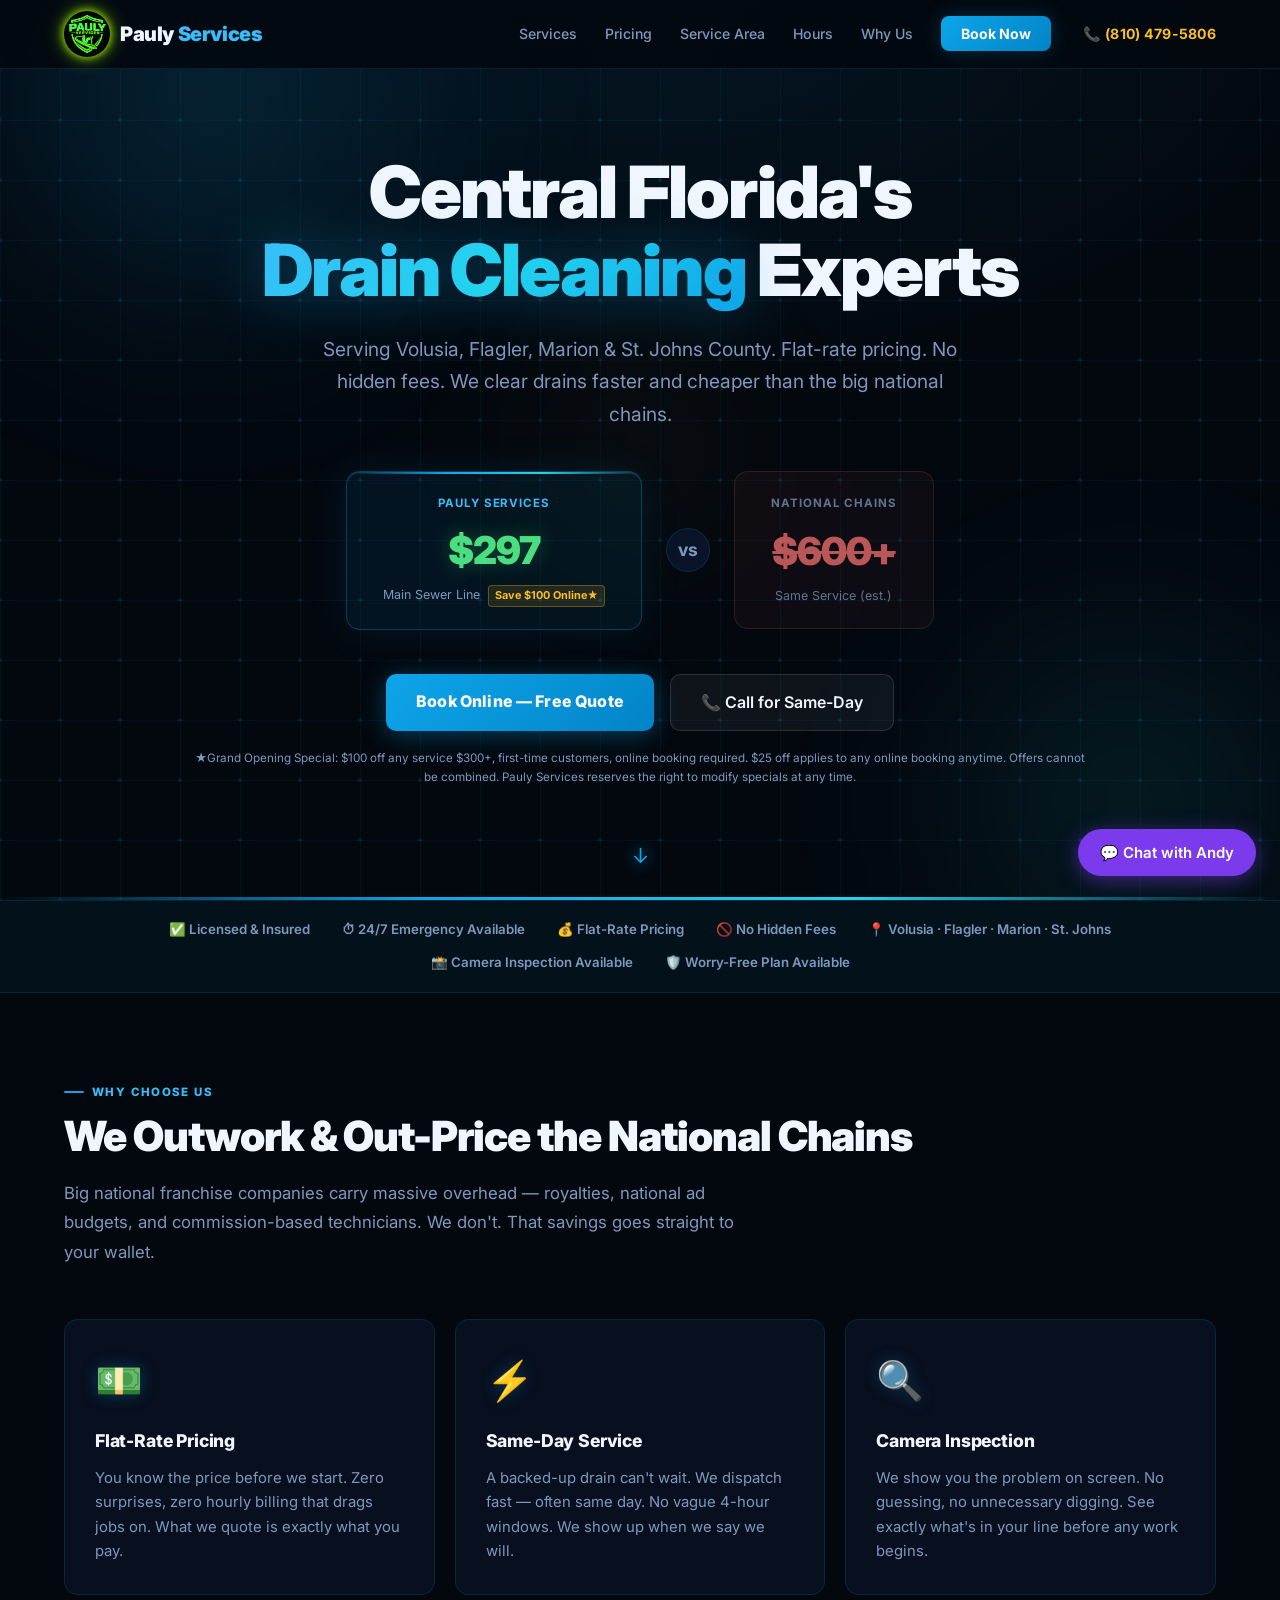
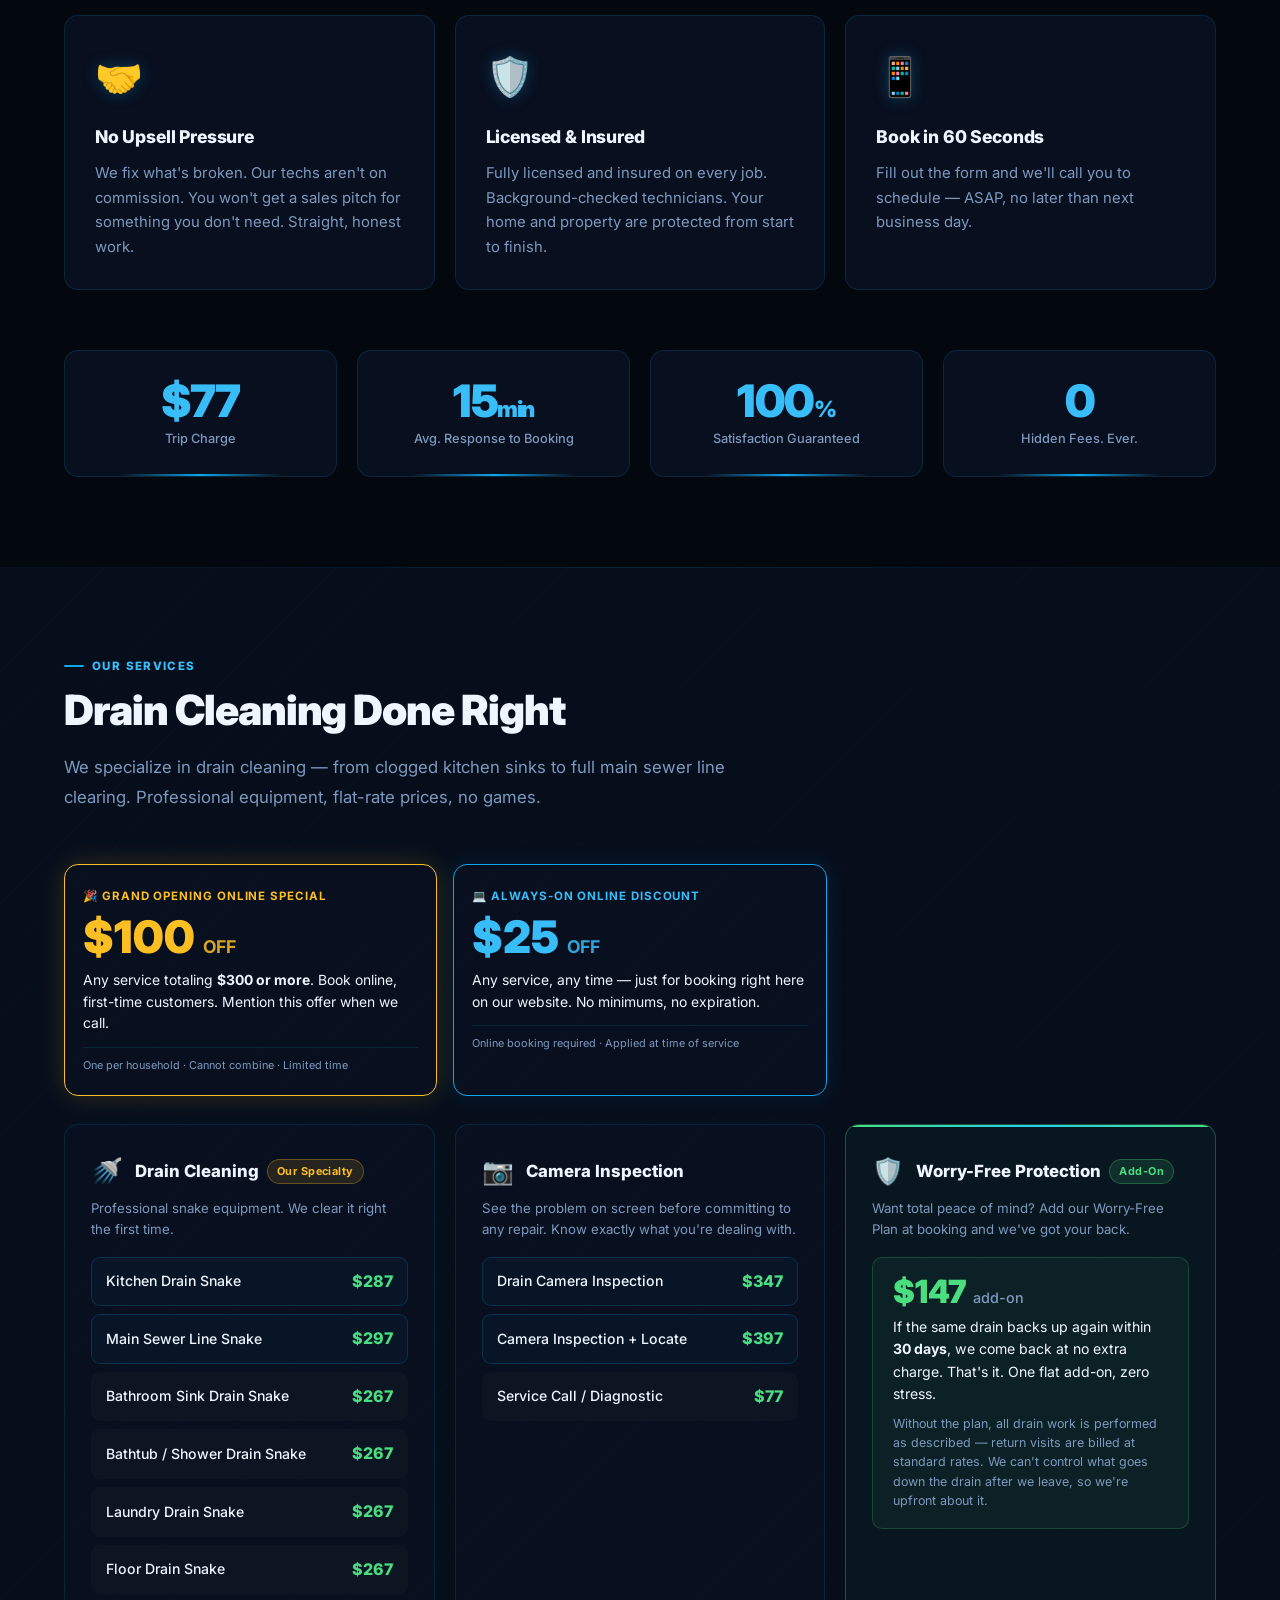
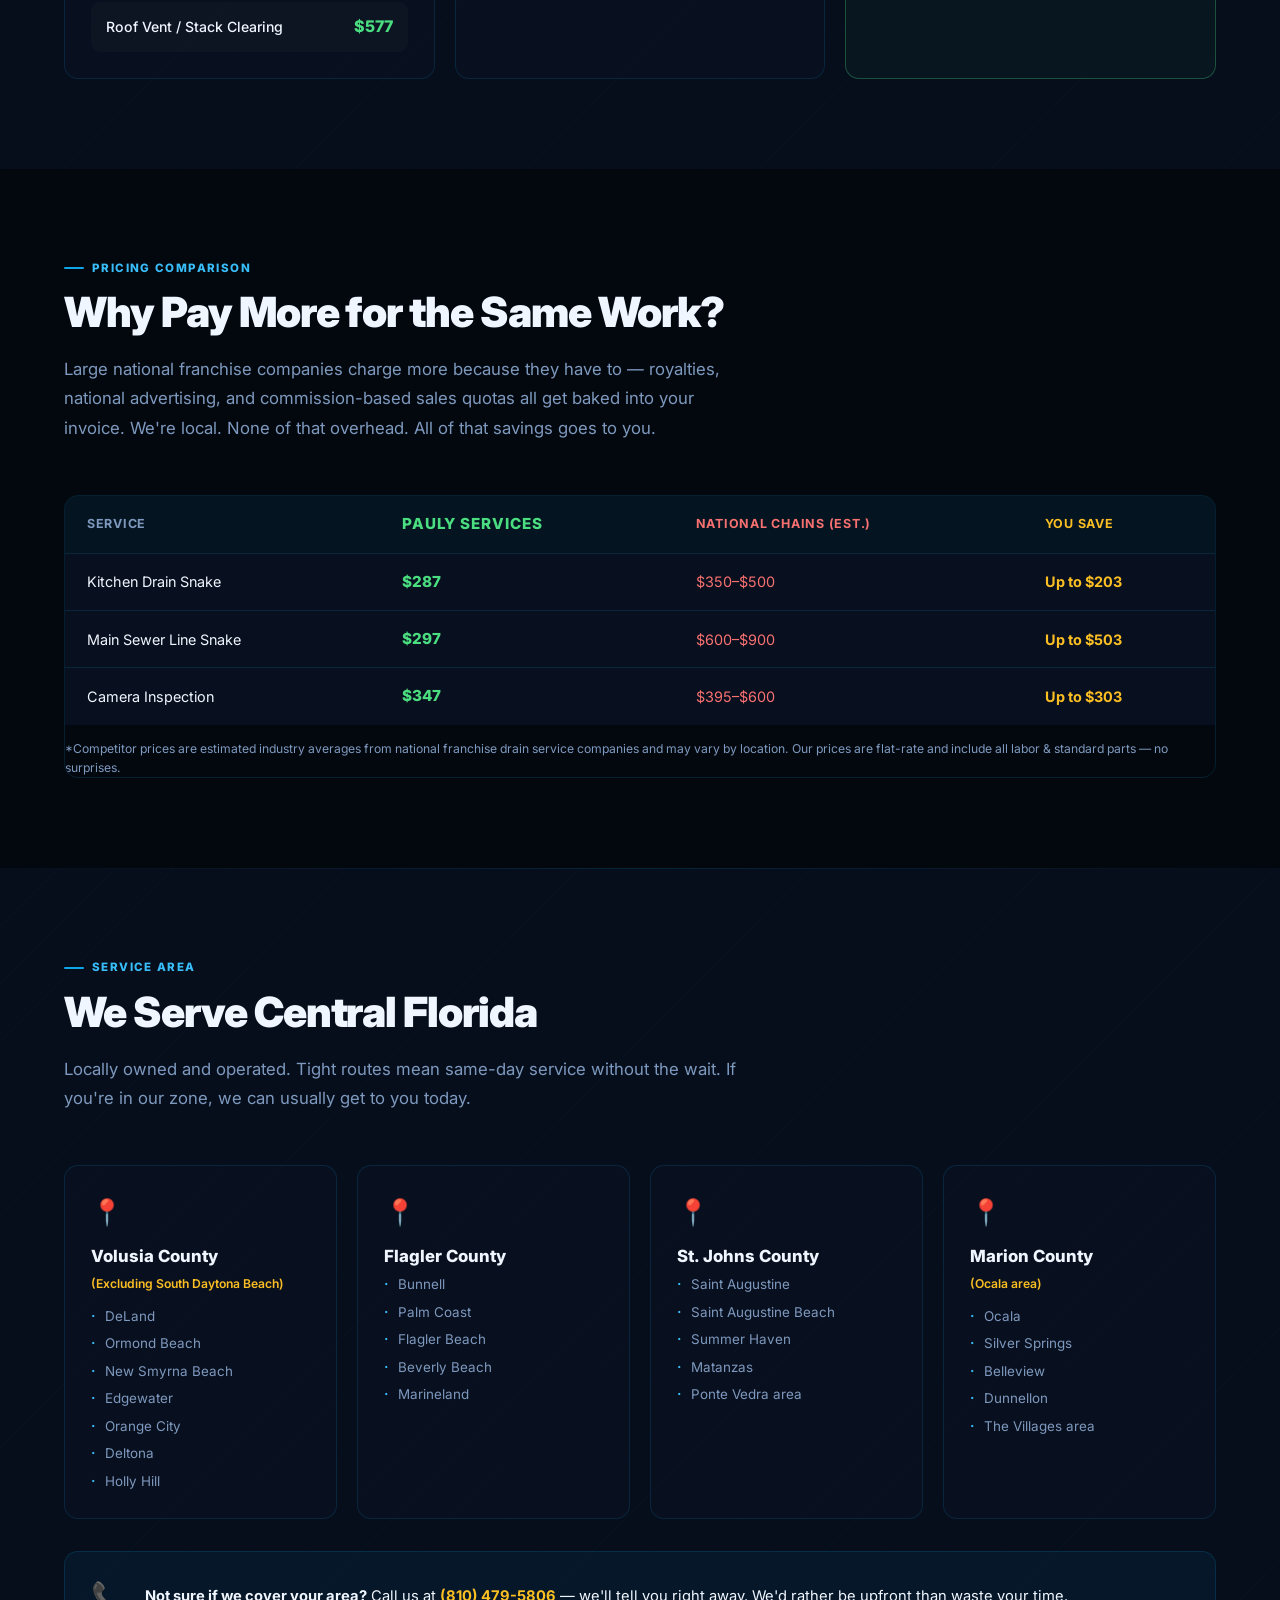
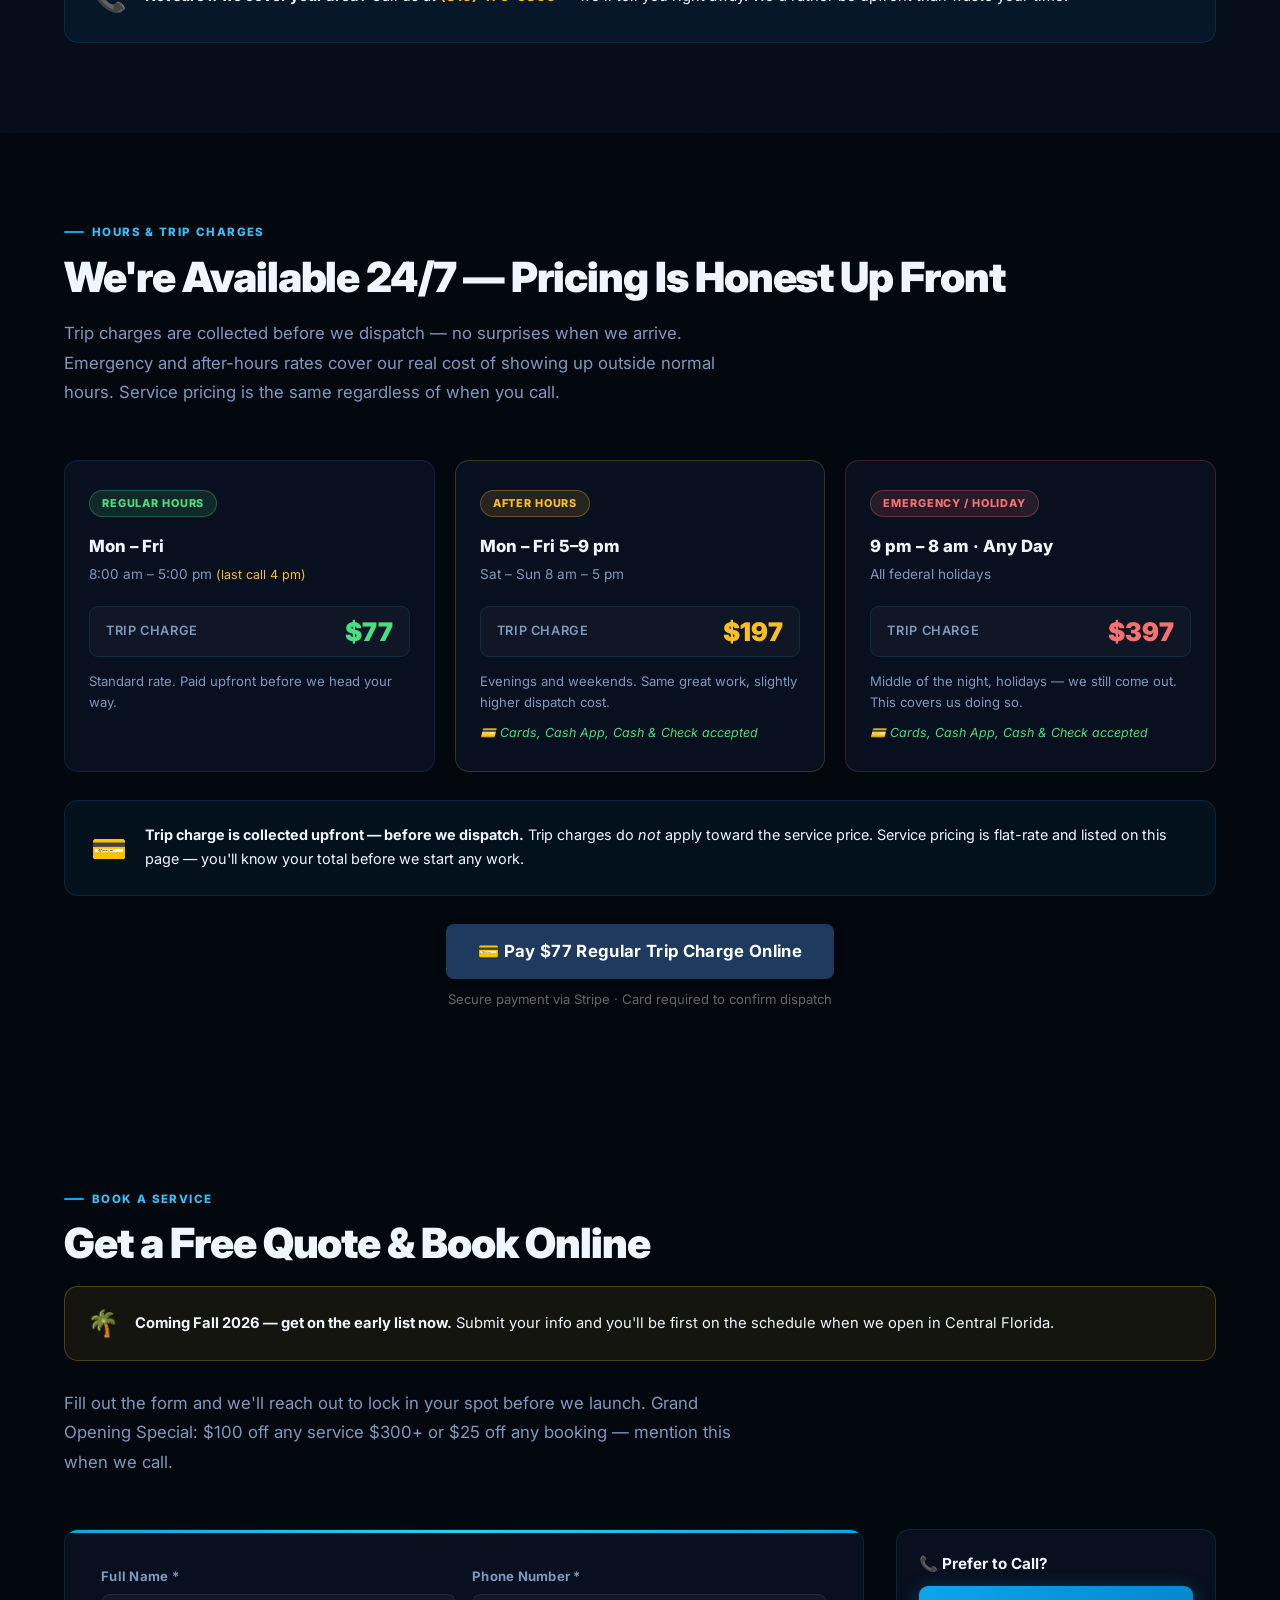
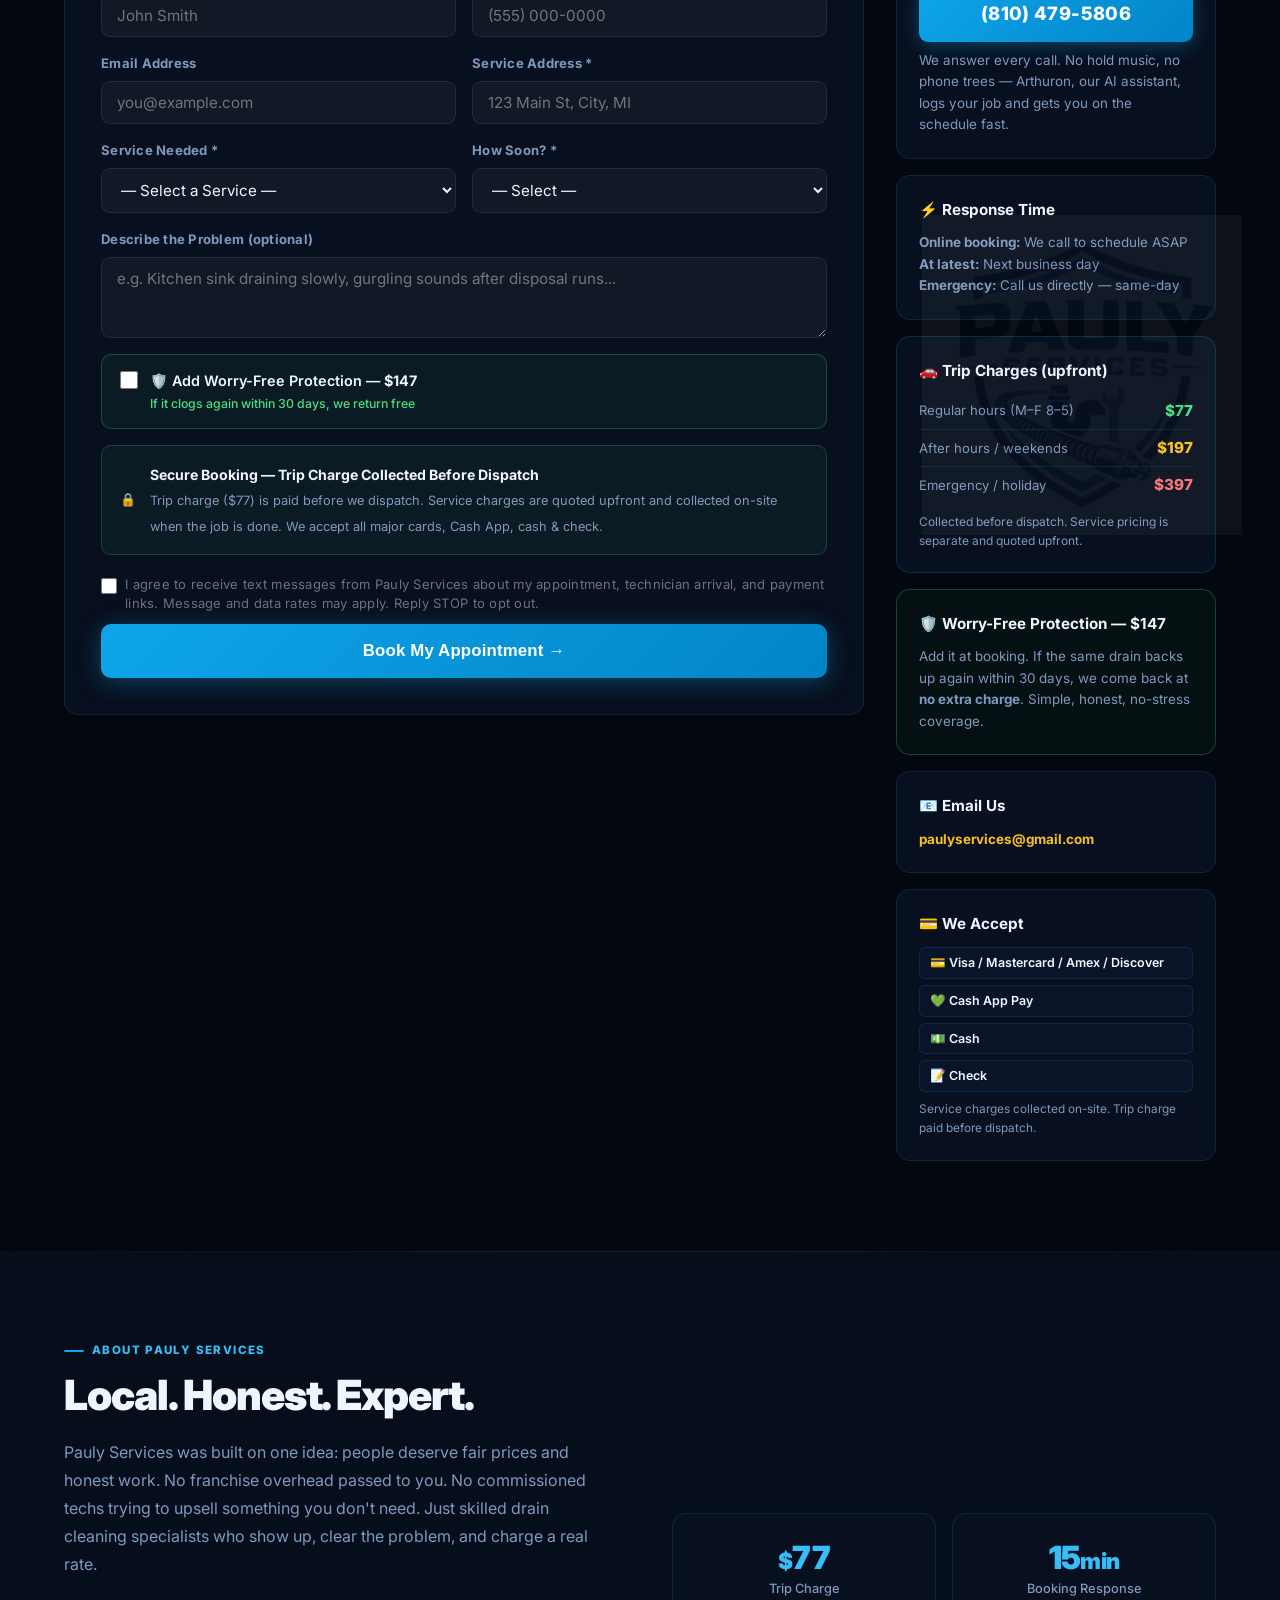
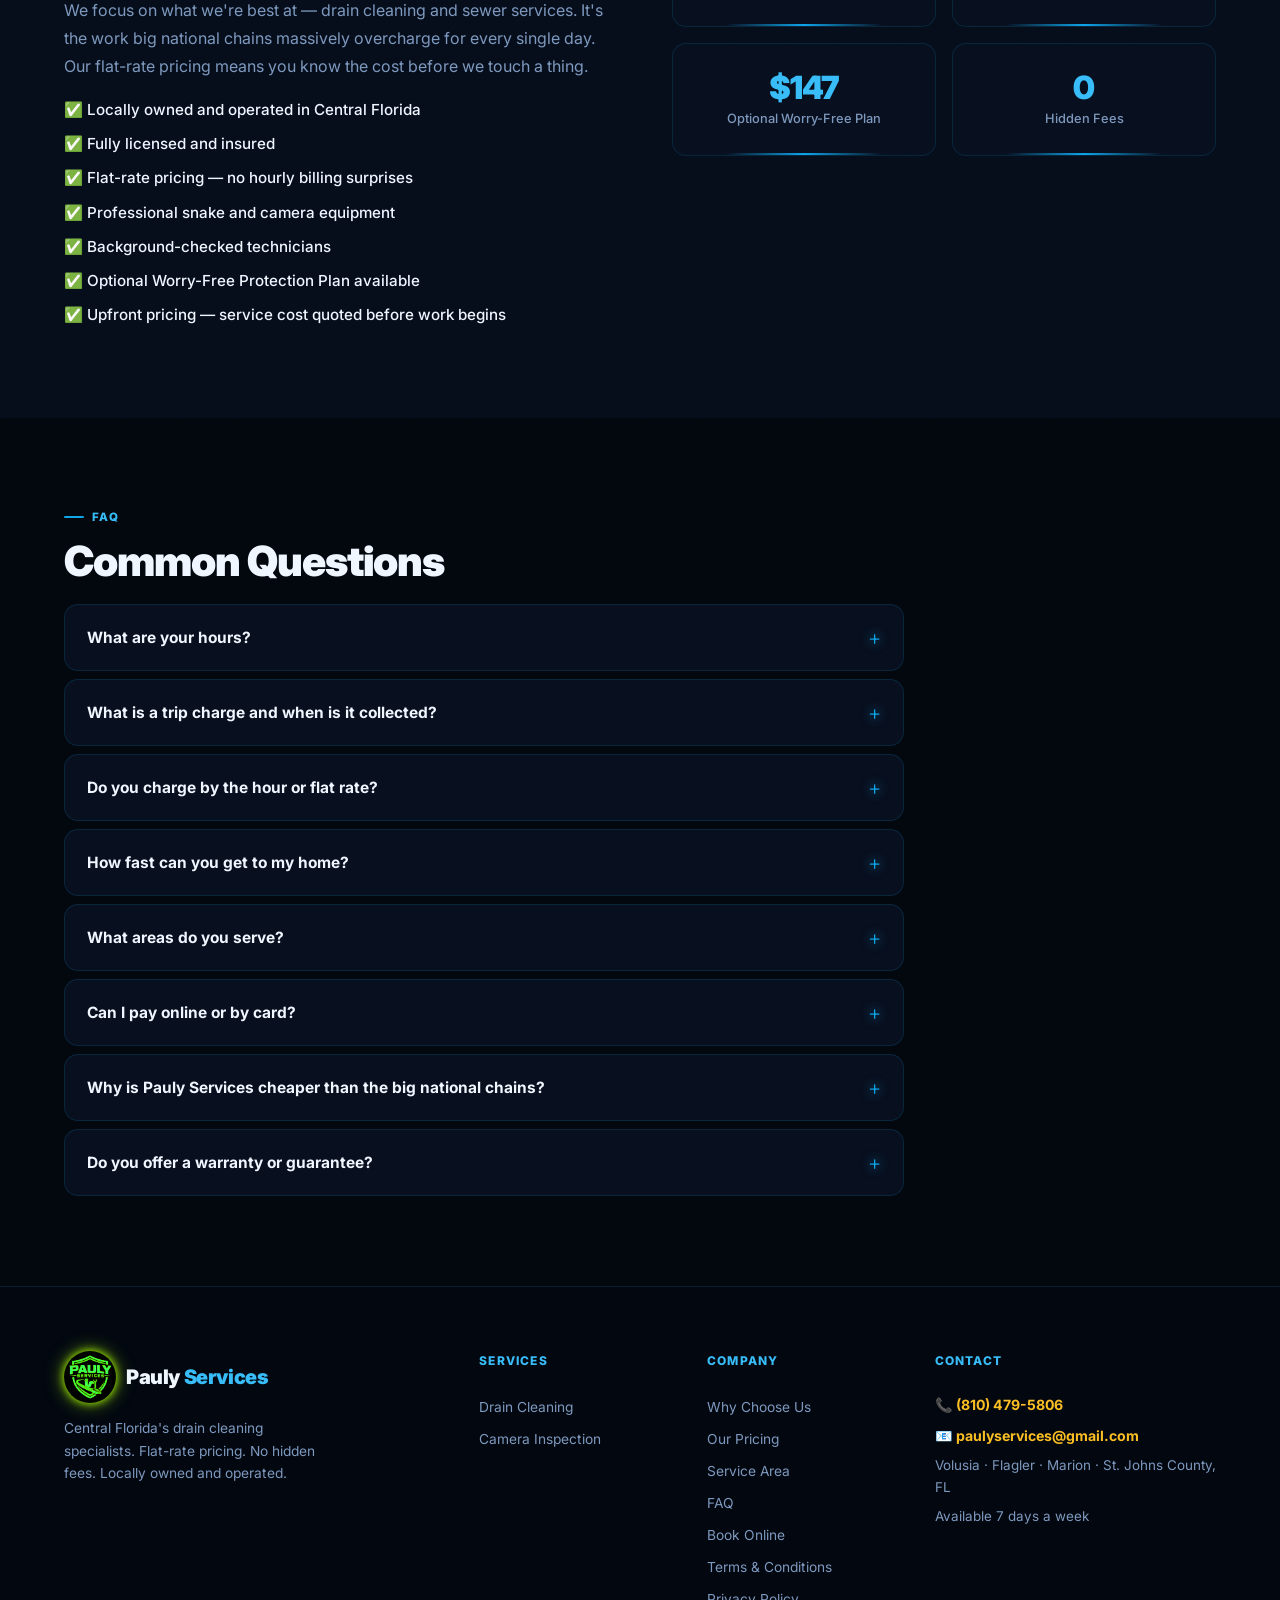
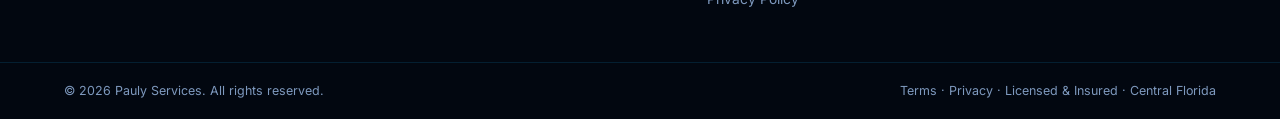
==== commit 4e0b6132: "fix: trip charge stat $77, remove Ferguson Special, IOU payment, credited FAQ" ====
--- a/index.html
+++ b/index.html
@@ -137,7 +137,7 @@
 
     <div class="stats-row">
       <div class="stat-box">
-        <div class="stat-num" data-target="77" data-pb-name="Service Call / Diagnostic"><span class="unit">$</span><span class="count">0</span></div>
+        <div class="stat-num" data-target="77" data-pb-name="Service Call / Diagnostic"><span class="unit">$</span><span class="count">77</span></div>
         <div class="stat-label">Trip Charge</div>
       </div>
       <div class="stat-box">
@@ -176,12 +176,6 @@
         <div class="special-amount">$25 <span class="special-off">OFF</span></div>
         <p class="special-desc">Any service, any time — just for booking right here on our website. No minimums, no expiration.</p>
         <div class="special-fine">Online booking required · Applied at time of service</div>
-      </div>
-      <div class="special-card ferguson">
-        <div class="special-eyebrow">🤫 The Ferguson Special</div>
-        <div class="special-amount">$20 <span class="special-off">OFF</span></div>
-        <p class="special-desc">Any toilet installation. Just say <strong>"Al Bundy"</strong> when you book. You know the reference. We respect it.</p>
-        <div class="special-fine">Toilet installs only · Cannot combine · Say it with confidence</div>
       </div>
     </div>
 
@@ -578,7 +572,6 @@
             <span class="pay-badge">💚 Cash App Pay</span>
             <span class="pay-badge">💵 Cash</span>
             <span class="pay-badge">📝 Check</span>
-            <span class="pay-badge">🔏 IOU / Deferred (signed agreement)</span>
           </div>
           <p style="font-size:0.74rem;color:var(--muted);margin-top:8px">Service charges collected on-site. Trip charge paid before dispatch.</p>
         </div>
@@ -651,10 +644,6 @@
         <div class="faq-a">Flat rate, every time. Every service has a fixed price listed right on our site. You'll know the exact cost before we start — no meter running while we work.</div>
       </div>
       <div class="faq-item">
-        <button class="faq-q">Is the $77 trip charge applied toward the repair?</button>
-        <div class="faq-a">Yes. The $77 trip charge is credited toward any service we perform on the same visit.</div>
-      </div>
-      <div class="faq-item">
         <button class="faq-q">How fast can you get to my home?</button>
         <div class="faq-a">We offer same-day service in most cases. Emergency calls — call us directly at (810) 479-5806. For online bookings, we'll call you to schedule ASAP — no later than next business day.</div>
       </div>
